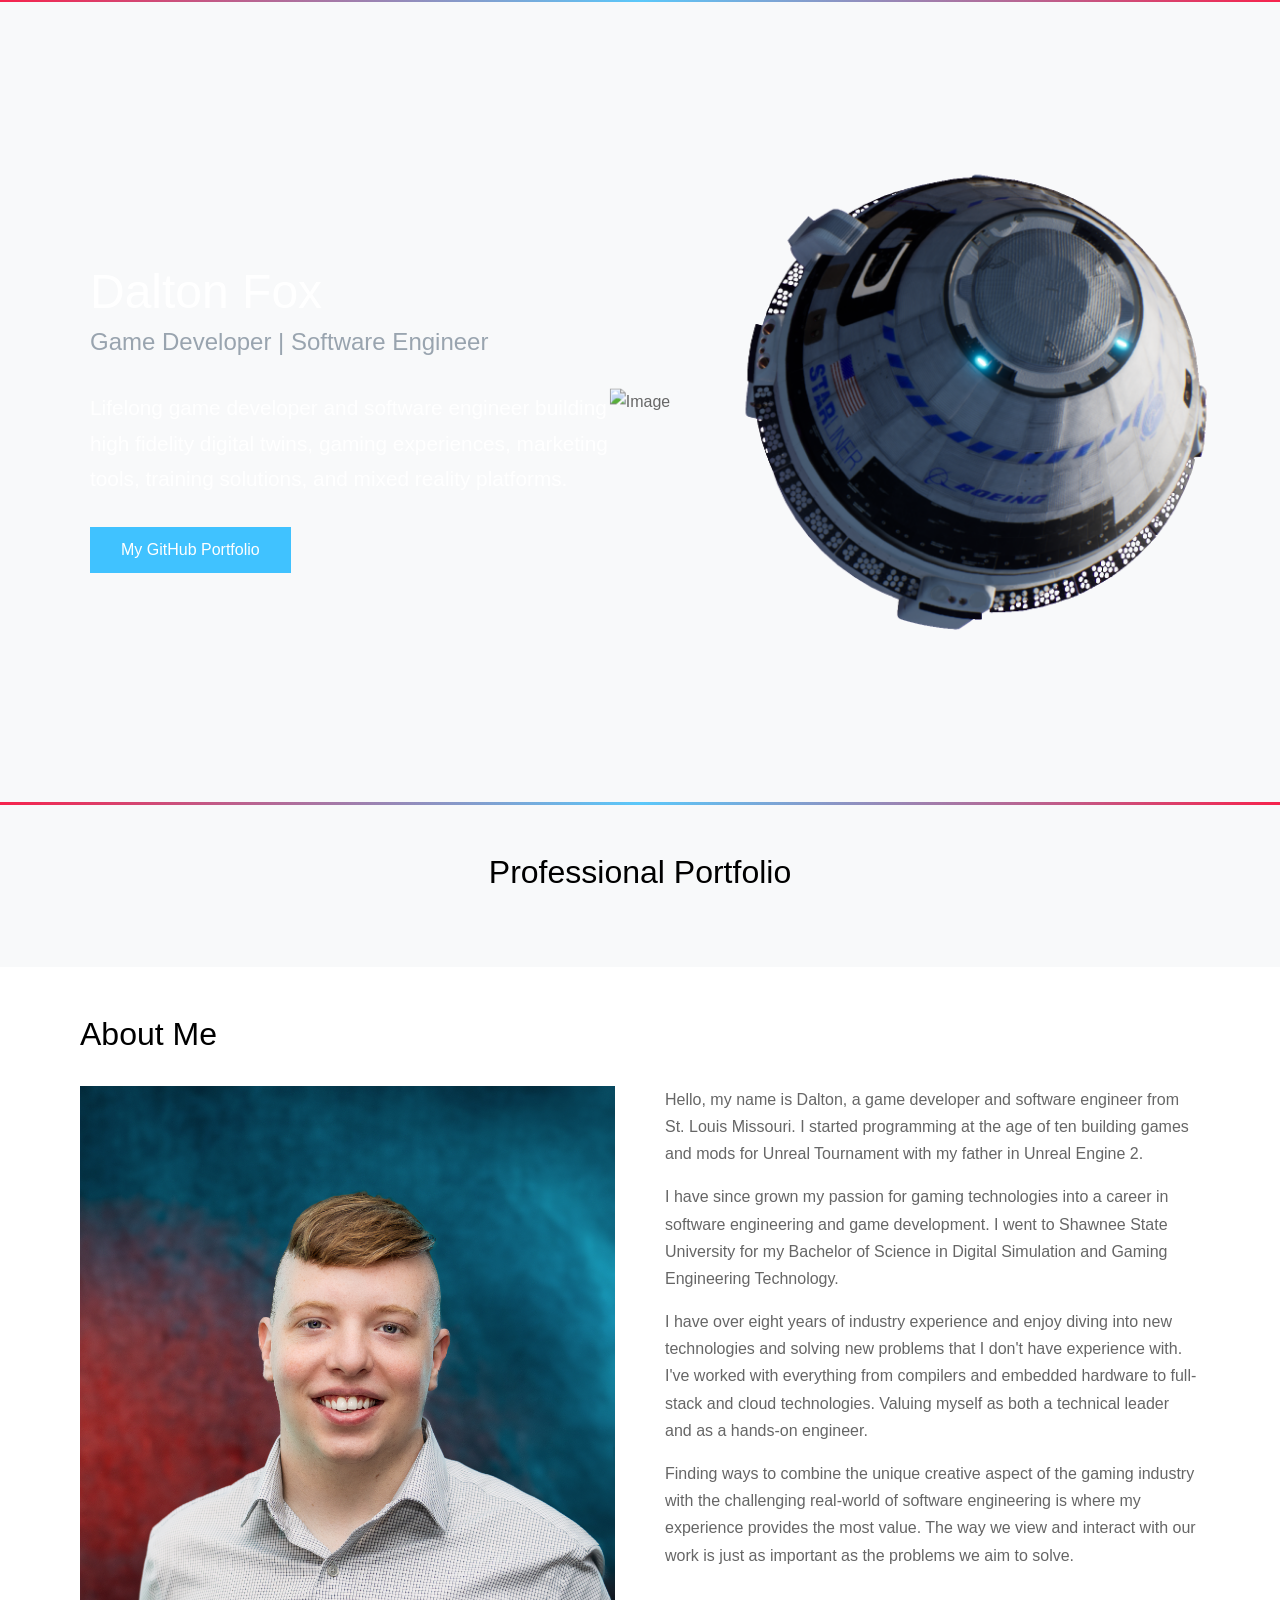
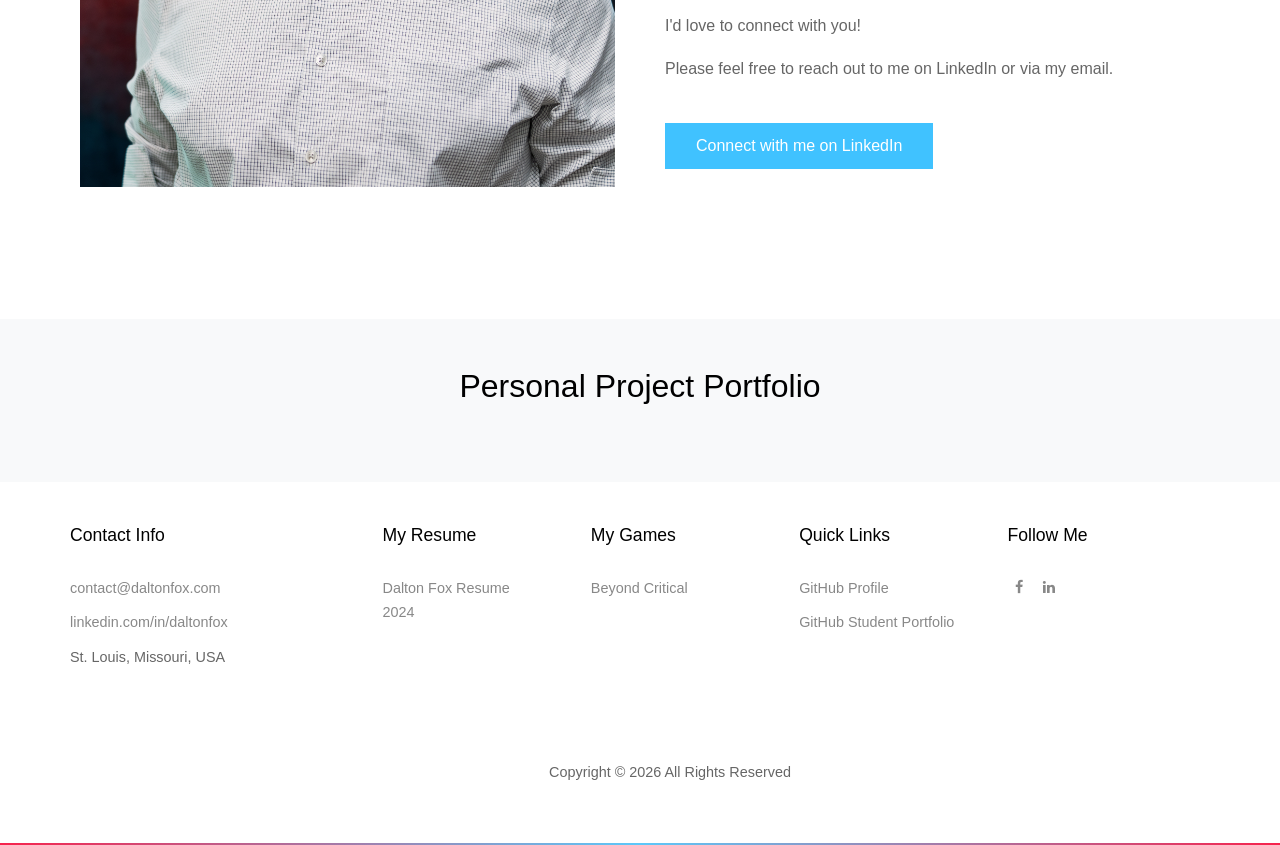
==== index.html @ 6dbd1760 "Grammar and styling updates" ====
<!doctype html>
<html lang="en">
  <head>
    <title>Dalton Fox - Portfolio</title>
    <meta charset="utf-8">
    <meta name="viewport" content="width=device-width, initial-scale=1, shrink-to-fit=no">
    
    <link rel="icon" href="images/transparent.png">

    <link rel="stylesheet" href="fonts/icomoon/style.css">
    <link rel="stylesheet" href="css/bootstrap.min.css">
    <link rel="stylesheet" href="css/owl.carousel.min.css">
    <link rel="stylesheet" href="css/owl.theme.default.min.css">
    <link rel="stylesheet" href="css/style.css">
    <link rel="stylesheet" href="css/themify-icons.css">

    <link href="https://fonts.googleapis.com/css?family=Ubuntu:300,400,700&display=swap" rel="stylesheet">
  </head>

  <style>
    body 
    {
        overflow-y: scroll;
        overflow-x: hidden;
        scrollbar-width: none;
        -ms-overflow-style: none;
    }

    body::-webkit-scrollbar 
    {
        width: 0;
        height: 0;
    }
  </style>  

  <div class="site-wrap">
    <div style="width: 100%; height: 2px; background-image: linear-gradient(to left, rgba(245, 0, 48, 0.863), #5bc8fa, rgba(245, 0, 48, 0.863));"></div>
    <div class="site-blocks-cover overlay bg-light">
        
      <div class="container">
        <div class="row justify-content-center">
          <div class="col-md-12 mt-lg-5 text-left align-self-center text-intro">
            <div class="row">
              <div class="col-lg-6">
                <h1 class="text-white">Dalton Fox</h1>
                <h4 class="text-secondary" style="padding-bottom: 25px">Game Developer | Software Engineer</h4>
                <p class="lead">Lifelong game developer and software engineer building high fidelity digital twins, gaming experiences, marketing tools, training solutions, and mixed reality platforms.</p>
                <p style="padding-top: 15px;"><a href="https://github.com/daltonfox" class="btn smoothscroll btn-primary">My GitHub Portfolio</a></p>
              </div>
            </div>
          </div>
        </div>
      </div>

      <div>
        <img src="images/Starliner_Banner_Back.png" alt="Image" class="img-face" style="max-width:1920px">
      </div>

      <div class="zoom">
        <img src="images/Starliner_Banner_Front.png" alt="Image" class="img-face" style="padding-left: 45px; max-width:1920px">
      </div>
    
    </div>
    <div style="width: 100%; height: 3px; background-image: linear-gradient(to left, rgba(245, 0, 48, 0.863), #5bc8fa, rgba(245, 0, 48, 0.863));"></div>
    

    <div class="site-section bg-light" id="services-section">
      <div class="container" style="max-width:1920px;">
        <div class="row ">
          <div class="col-12 mb-5 position-relative">
            <h2 class="section-title text-center mb-2" style="margin-bottom: -20px!important">Professional Portfolio</h2>
          </div>
        </div>

        <div class="owl-carousel slide-three-item">
          <div class="slide">
            <a  ><img class="img-fluid mb-4" style="padding-top: 20px!important" src="images/737_Storm.gif" alt="Image"></a>
          </div>
          <div class="slide">
            <a  ><img class="img-fluid mb-4" style="padding-top: 20px!important" src="images/T7A.gif" alt="Image"></a>
          </div>
          <div class="slide">
            <a  ><img class="img-fluid mb-4" style="padding-top: 20px!important" src="images/777X_Land.gif" alt="Image"></a>
          </div>
          <div class="slide">
            <a  ><img class="img-fluid mb-4" style="padding-top: 20px!important" src="images/CSV.gif" alt="Image"></a>
          </div>
          <div class="slide">
            <a  ><img class="img-fluid mb-4" style="padding-top: 20px!important" src="images/SLS.gif" alt="Image"></a>
          </div>
          <div class="slide">
            <a  ><img class="img-fluid mb-4" style="padding-top: 20px!important" src="images/Interior.gif" alt="Image"></a>
          </div>
          <div class="slide">
            <a  ><img class="img-fluid mb-4" style="padding-top: 20px!important" src="images/C-17_Takeoff.gif" alt="Image"></a>
          </div>
          <div class="slide">
            <a  ><img class="img-fluid mb-4" style="padding-top: 20px!important" src="images/MQ-25.gif" alt="Image"></a>
          </div>
          <div class="slide">
            <a  ><img class="img-fluid mb-4" style="padding-top: 20px!important" src="images/Echo.gif" alt="Image"></a>
          </div>
        </div>
        
      </div>
    </div>

    <div class="site-section" id="about-section">
      <div class="container">
        <div class="row ">
          <div class="col-12 mb-4 position-relative">
            <h2 class="section-title">About Me</h2>
          </div>
          <div class="col-lg-6 order-2 order-lg-1" style="padding-bottom: 40px!important;">
            <img class="img-fluid mb-4 mx" src="images/Profile.jpg" alt="Image">
          </div>
          <div class="col-lg-6 order-2 order-lg-1" style="padding-bottom: 40px!important;">
              <p>Hello, my name is Dalton, a game developer and software engineer from <br> St. Louis Missouri. I started programming at the age of ten building games and mods for Unreal Tournament with my father in Unreal Engine 2.</p>
              <p>I have since grown my passion for gaming technologies into a career in software engineering and game development. I went to Shawnee State University for my Bachelor of Science in Digital Simulation and Gaming Engineering Technology.</p>
              <p>I have over eight years of industry experience and enjoy diving into new technologies and solving new problems that I don't have experience  with. I've worked with everything from compilers and embedded hardware to full-stack and cloud technologies. Valuing myself as both a technical leader and as a hands-on engineer.</p>
              <p>Finding ways to combine the unique creative aspect of the gaming industry with the challenging real-world of software engineering is where my experience provides the most value. The way we view and interact with our work is just as important as the problems we aim to solve.</p>
              <p><br>I'd love to connect with you!</p> 
              <p>Please feel free to reach out to me on LinkedIn or via my email.</p>
              <p style="padding-top: 25px;"><a href="https://linkedin.com/in/daltonfox" class="btn smoothscroll btn-primary">Connect with me on LinkedIn</a></p>
          </div>
        </div>
      </div>
    </div>

    <div class="site-section bg-light" id="services-section">
      <div class="container" style="max-width:1920px;">
        <div class="row ">
          <div class="col-12 mb-5 position-relative">
            <h2 class="section-title text-center mb-2" style="margin-bottom: -20px!important">Personal Project Portfolio</h2>          </div>
        </div>

        <div class="owl-carousel slide-three-item">
          <div class="slide">
            <a  ><img class="img-fluid mb-4" style="padding-top: 20px!important" src="images/ProjectOsirisSky.gif" alt="Image"></a>
          </div>
          <div class="slide">
            <a  ><img class="img-fluid mb-4" style="padding-top: 20px!important" src="images/Image_CriticalDemo.gif" alt="Image"></a>
          </div>
          <div class="slide">
            <a  ><img class="img-fluid mb-4" style="padding-top: 20px!important" src="images/Sacred_Valley_Animated.gif" alt="Image"></a>
          </div>
          <div class="slide">
            <a  ><img class="img-fluid mb-4" style="padding-top: 20px!important" src="images/Image_bird.gif" alt="Image"></a>
          </div>
          <div class="slide">
            <a  ><img class="img-fluid mb-4" style="padding-top: 20px!important" src="images/Vagrant_Demo.gif" alt="Image"></a>
          </div>
        </div>
        
      </div>
    </div>
      
 <footer class="site-section footer">
        <a id="footer-sec"></a>
        
      <div class="container" style="padding-left: 60px; max-width: 1600px;">
        <div class="row">
            <div class="col-lg-3" style="">
              <h3 class="footer-title">Contact Info</h3>
              <ul class="list-unstyled">
                <li><a href="mailto:contact@daltonfox.com">contact@daltonfox.com</a></li>
                <li><a href="https://linkedin.com/in/daltonfox">linkedin.com/in/daltonfox</a></li>
                <li><span class="d-inline-block d-md-block"></span>St. Louis, Missouri, USA</li>
                <li><span class=""></span><br></li>
              </ul>
            </div>
            <div class="col-lg-2" style="">
              <h3 class="footer-title">My Resume</h3>
              <ul class="list-unstyled">
                <li><a href="./Dalton_Fox_Resume_2024.pdf">Dalton Fox Resume 2024</a></li>
              </ul>
            </div>
            <div class="col-lg-2" style="">
              <h3 class="footer-title">My Games</h3>
              <ul class="list-unstyled">
                <li><a href="https://store.steampowered.com/app/960630/Beyond_Critical/">Beyond Critical</a></li>
              </ul>
            </div>
            <div class="col-lg-2" style="">
              <h3 class="footer-title">Quick Links</h3>
              <ul class="list-unstyled">
                <li><a href="https://github.com/daltonfox">GitHub Profile</a></li>
                <li><a href="https://github.com/daltonfox/portfolio">GitHub Student Portfolio</a></li>
              </ul>
            </div>
            <div class="col-lg-2" style="">
              <h3 class="footer-title">Follow Me</h3>
              <ul class="list-unstyled">
                <a href="https://www.facebook.com/dalton.fox.97" class="social-circle p-2"><span class="icon-facebook"></span></a>
                <a href="https://linkedin.com/in/daltonfox" class="social-circle p-2"><span class="icon-linkedin"></span></a>
              </ul>
            </div>
        </div>
        <div class="row" style="padding-top:40px">
          <div class="col-12 text-center">
            <p>Copyright &copy;
              <script>document.write(new Date().getFullYear());</script> All Rights Reserved</p>
          </div>
        </div>

      </div>
    </footer>
    <div style="width: 100%; height: 2px; background-image: linear-gradient(to left, rgba(245, 0, 48, 0.863), #5bc8fa, rgba(245, 0, 48, 0.863));"></div>
  </div>

  <script src="js/jquery-3.4.1.min.js"></script>
  <script src="js/jquery-ui.js"></script>
  <script src="js/popper.min.js"></script>
  <script src="js/bootstrap.min.js"></script>
  <script src="js/owl.carousel.min.js"></script>
  <script src="js/jquery.easing.1.3.js"></script>
  <script src="js/aos.js"></script>
  <script src="js/jquery.fancybox.min.js"></script>
  <script src="js/jquery.sticky.js"></script>
  <script src="js/main.js"></script>
  
  </body>
</html>
---- fonts/icomoon/style.css ----
@font-face {
  font-family: 'icomoon';
  src:  url('fonts/icomoon.eot?10si43');
  src:  url('fonts/icomoon.eot?10si43#iefix') format('embedded-opentype'),
    url('fonts/icomoon.ttf?10si43') format('truetype'),
    url('fonts/icomoon.woff?10si43') format('woff'),
    url('fonts/icomoon.svg?10si43#icomoon') format('svg');
  font-weight: normal;
  font-style: normal;
}

[class^="icon-"], [class*=" icon-"] {
  /* use !important to prevent issues with browser extensions that change fonts */
  font-family: 'icomoon' !important;
  speak: none;
  font-style: normal;
  font-weight: normal;
  font-variant: normal;
  text-transform: none;
  line-height: 1;

  /* Better Font Rendering =========== */
  -webkit-font-smoothing: antialiased;
  -moz-osx-font-smoothing: grayscale;
}

.icon-asterisk:before {
  content: "\f069";
}
.icon-plus:before {
  content: "\f067";
}
.icon-question:before {
  content: "\f128";
}
.icon-minus:before {
  content: "\f068";
}
.icon-glass:before {
  content: "\f000";
}
.icon-music:before {
  content: "\f001";
}
.icon-search:before {
  content: "\f002";
}
.icon-envelope-o:before {
  content: "\f003";
}
.icon-heart:before {
  content: "\f004";
}
.icon-star:before {
  content: "\f005";
}
.icon-star-o:before {
  content: "\f006";
}
.icon-user:before {
  content: "\f007";
}
.icon-film:before {
  content: "\f008";
}
.icon-th-large:before {
  content: "\f009";
}
.icon-th:before {
  content: "\f00a";
}
.icon-th-list:before {
  content: "\f00b";
}
.icon-check:before {
  content: "\f00c";
}
.icon-close:before {
  content: "\f00d";
}
.icon-remove:before {
  content: "\f00d";
}
.icon-times:before {
  content: "\f00d";
}
.icon-search-plus:before {
  content: "\f00e";
}
.icon-search-minus:before {
  content: "\f010";
}
.icon-power-off:before {
  content: "\f011";
}
.icon-signal:before {
  content: "\f012";
}
.icon-cog:before {
  content: "\f013";
}
.icon-gear:before {
  content: "\f013";
}
.icon-trash-o:before {
  content: "\f014";
}
.icon-home:before {
  content: "\f015";
}
.icon-file-o:before {
  content: "\f016";
}
.icon-clock-o:before {
  content: "\f017";
}
.icon-road:before {
  content: "\f018";
}
.icon-download:before {
  content: "\f019";
}
.icon-arrow-circle-o-down:before {
  content: "\f01a";
}
.icon-arrow-circle-o-up:before {
  content: "\f01b";
}
.icon-inbox:before {
  content: "\f01c";
}
.icon-play-circle-o:before {
  content: "\f01d";
}
.icon-repeat:before {
  content: "\f01e";
}
.icon-rotate-right:before {
  content: "\f01e";
}
.icon-refresh:before {
  content: "\f021";
}
.icon-list-alt:before {
  content: "\f022";
}
.icon-lock:before {
  content: "\f023";
}
.icon-flag:before {
  content: "\f024";
}
.icon-headphones:before {
  content: "\f025";
}
.icon-volume-off:before {
  content: "\f026";
}
.icon-volume-down:before {
  content: "\f027";
}
.icon-volume-up:before {
  content: "\f028";
}
.icon-qrcode:before {
  content: "\f029";
}
.icon-barcode:before {
  content: "\f02a";
}
.icon-tag:before {
  content: "\f02b";
}
.icon-tags:before {
  content: "\f02c";
}
.icon-book:before {
  content: "\f02d";
}
.icon-bookmark:before {
  content: "\f02e";
}
.icon-print:before {
  content: "\f02f";
}
.icon-camera:before {
  content: "\f030";
}
.icon-font:before {
  content: "\f031";
}
.icon-bold:before {
  content: "\f032";
}
.icon-italic:before {
  content: "\f033";
}
.icon-text-height:before {
  content: "\f034";
}
.icon-text-width:before {
  content: "\f035";
}
.icon-align-left:before {
  content: "\f036";
}
.icon-align-center:before {
  content: "\f037";
}
.icon-align-right:before {
  content: "\f038";
}
.icon-align-justify:before {
  content: "\f039";
}
.icon-list:before {
  content: "\f03a";
}
.icon-dedent:before {
  content: "\f03b";
}
.icon-outdent:before {
  content: "\f03b";
}
.icon-indent:before {
  content: "\f03c";
}
.icon-video-camera:before {
  content: "\f03d";
}
.icon-image:before {
  content: "\f03e";
}
.icon-photo:before {
  content: "\f03e";
}
.icon-picture-o:before {
  content: "\f03e";
}
.icon-pencil:before {
  content: "\f040";
}
.icon-map-marker:before {
  content: "\f041";
}
.icon-adjust:before {
  content: "\f042";
}
.icon-tint:before {
  content: "\f043";
}
.icon-edit:before {
  content: "\f044";
}
.icon-pencil-square-o:before {
  content: "\f044";
}
.icon-share-square-o:before {
  content: "\f045";
}
.icon-check-square-o:before {
  content: "\f046";
}
.icon-arrows:before {
  content: "\f047";
}
.icon-step-backward:before {
  content: "\f048";
}
.icon-fast-backward:before {
  content: "\f049";
}
.icon-backward:before {
  content: "\f04a";
}
.icon-play:before {
  content: "\f04b";
}
.icon-pause:before {
  content: "\f04c";
}
.icon-stop:before {
  content: "\f04d";
}
.icon-forward:before {
  content: "\f04e";
}
.icon-fast-forward:before {
  content: "\f050";
}
.icon-step-forward:before {
  content: "\f051";
}
.icon-eject:before {
  content: "\f052";
}
.icon-chevron-left:before {
  content: "\f053";
}
.icon-chevron-right:before {
  content: "\f054";
}
.icon-plus-circle:before {
  content: "\f055";
}
.icon-minus-circle:before {
  content: "\f056";
}
.icon-times-circle:before {
  content: "\f057";
}
.icon-check-circle:before {
  content: "\f058";
}
.icon-question-circle:before {
  content: "\f059";
}
.icon-info-circle:before {
  content: "\f05a";
}
.icon-crosshairs:before {
  content: "\f05b";
}
.icon-times-circle-o:before {
  content: "\f05c";
}
.icon-check-circle-o:before {
  content: "\f05d";
}
.icon-ban:before {
  content: "\f05e";
}
.icon-arrow-left:before {
  content: "\f060";
}
.icon-arrow-right:before {
  content: "\f061";
}
.icon-arrow-up:before {
  content: "\f062";
}
.icon-arrow-down:before {
  content: "\f063";
}
.icon-mail-forward:before {
  content: "\f064";
}
.icon-share:before {
  content: "\f064";
}
.icon-expand:before {
  content: "\f065";
}
.icon-compress:before {
  content: "\f066";
}
.icon-exclamation-circle:before {
  content: "\f06a";
}
.icon-gift:before {
  content: "\f06b";
}
.icon-leaf:before {
  content: "\f06c";
}
.icon-fire:before {
  content: "\f06d";
}
.icon-eye:before {
  content: "\f06e";
}
.icon-eye-slash:before {
  content: "\f070";
}
.icon-exclamation-triangle:before {
  content: "\f071";
}
.icon-warning:before {
  content: "\f071";
}
.icon-plane:before {
  content: "\f072";
}
.icon-calendar:before {
  content: "\f073";
}
.icon-random:before {
  content: "\f074";
}
.icon-comment:before {
  content: "\f075";
}
.icon-magnet:before {
  content: "\f076";
}
.icon-chevron-up:before {
  content: "\f077";
}
.icon-chevron-down:before {
  content: "\f078";
}
.icon-retweet:before {
  content: "\f079";
}
.icon-shopping-cart:before {
  content: "\f07a";
}
.icon-folder:before {
  content: "\f07b";
}
.icon-folder-open:before {
  content: "\f07c";
}
.icon-arrows-v:before {
  content: "\f07d";
}
.icon-arrows-h:before {
  content: "\f07e";
}
.icon-bar-chart:before {
  content: "\f080";
}
.icon-bar-chart-o:before {
  content: "\f080";
}
.icon-twitter-square:before {
  content: "\f081";
}
.icon-facebook-square:before {
  content: "\f082";
}
.icon-camera-retro:before {
  content: "\f083";
}
.icon-key:before {
  content: "\f084";
}
.icon-cogs:before {
  content: "\f085";
}
.icon-gears:before {
  content: "\f085";
}
.icon-comments:before {
  content: "\f086";
}
.icon-thumbs-o-up:before {
  content: "\f087";
}
.icon-thumbs-o-down:before {
  content: "\f088";
}
.icon-star-half:before {
  content: "\f089";
}
.icon-heart-o:before {
  content: "\f08a";
}
.icon-sign-out:before {
  content: "\f08b";
}
.icon-linkedin-square:before {
  content: "\f08c";
}
.icon-thumb-tack:before {
  content: "\f08d";
}
.icon-external-link:before {
  content: "\f08e";
}
.icon-sign-in:before {
  content: "\f090";
}
.icon-trophy:before {
  content: "\f091";
}
.icon-github-square:before {
  content: "\f092";
}
.icon-upload:before {
  content: "\f093";
}
.icon-lemon-o:before {
  content: "\f094";
}
.icon-phone:before {
  content: "\f095";
}
.icon-square-o:before {
  content: "\f096";
}
.icon-bookmark-o:before {
  content: "\f097";
}
.icon-phone-square:before {
  content: "\f098";
}
.icon-twitter:before {
  content: "\f099";
}
.icon-facebook:before {
  content: "\f09a";
}
.icon-facebook-f:before {
  content: "\f09a";
}
.icon-github:before {
  content: "\f09b";
}
.icon-unlock:before {
  content: "\f09c";
}
.icon-credit-card:before {
  content: "\f09d";
}
.icon-feed:before {
  content: "\f09e";
}
.icon-rss:before {
  content: "\f09e";
}
.icon-hdd-o:before {
  content: "\f0a0";
}
.icon-bullhorn:before {
  content: "\f0a1";
}
.icon-bell-o:before {
  content: "\f0a2";
}
.icon-certificate:before {
  content: "\f0a3";
}
.icon-hand-o-right:before {
  content: "\f0a4";
}
.icon-hand-o-left:before {
  content: "\f0a5";
}
.icon-hand-o-up:before {
  content: "\f0a6";
}
.icon-hand-o-down:before {
  content: "\f0a7";
}
.icon-arrow-circle-left:before {
  content: "\f0a8";
}
.icon-arrow-circle-right:before {
  content: "\f0a9";
}
.icon-arrow-circle-up:before {
  content: "\f0aa";
}
.icon-arrow-circle-down:before {
  content: "\f0ab";
}
.icon-globe:before {
  content: "\f0ac";
}
.icon-wrench:before {
  content: "\f0ad";
}
.icon-tasks:before {
  content: "\f0ae";
}
.icon-filter:before {
  content: "\f0b0";
}
.icon-briefcase:before {
  content: "\f0b1";
}
.icon-arrows-alt:before {
  content: "\f0b2";
}
.icon-group:before {
  content: "\f0c0";
}
.icon-users:before {
  content: "\f0c0";
}
.icon-chain:before {
  content: "\f0c1";
}
.icon-link:before {
  content: "\f0c1";
}
.icon-cloud:before {
  content: "\f0c2";
}
.icon-flask:before {
  content: "\f0c3";
}
.icon-cut:before {
  content: "\f0c4";
}
.icon-scissors:before {
  content: "\f0c4";
}
.icon-copy:before {
  content: "\f0c5";
}
.icon-files-o:before {
  content: "\f0c5";
}
.icon-paperclip:before {
  content: "\f0c6";
}
.icon-floppy-o:before {
  content: "\f0c7";
}
.icon-save:before {
  content: "\f0c7";
}
.icon-square:before {
  content: "\f0c8";
}
.icon-bars:before {
  content: "\f0c9";
}
.icon-navicon:before {
  content: "\f0c9";
}
.icon-reorder:before {
  content: "\f0c9";
}
.icon-list-ul:before {
  content: "\f0ca";
}
.icon-list-ol:before {
  content: "\f0cb";
}
.icon-strikethrough:before {
  content: "\f0cc";
}
.icon-underline:before {
  content: "\f0cd";
}
.icon-table:before {
  content: "\f0ce";
}
.icon-magic:before {
  content: "\f0d0";
}
.icon-truck:before {
  content: "\f0d1";
}
.icon-pinterest:before {
  content: "\f0d2";
}
.icon-pinterest-square:before {
  content: "\f0d3";
}
.icon-google-plus-square:before {
  content: "\f0d4";
}
.icon-google-plus:before {
  content: "\f0d5";
}
.icon-money:before {
  content: "\f0d6";
}
.icon-caret-down:before {
  content: "\f0d7";
}
.icon-caret-up:before {
  content: "\f0d8";
}
.icon-caret-left:before {
  content: "\f0d9";
}
.icon-caret-right:before {
  content: "\f0da";
}
.icon-columns:before {
  content: "\f0db";
}
.icon-sort:before {
  content: "\f0dc";
}
.icon-unsorted:before {
  content: "\f0dc";
}
.icon-sort-desc:before {
  content: "\f0dd";
}
.icon-sort-down:before {
  content: "\f0dd";
}
.icon-sort-asc:before {
  content: "\f0de";
}
.icon-sort-up:before {
  content: "\f0de";
}
.icon-envelope:before {
  content: "\f0e0";
}
.icon-linkedin:before {
  content: "\f0e1";
}
.icon-rotate-left:before {
  content: "\f0e2";
}
.icon-undo:before {
  content: "\f0e2";
}
.icon-gavel:before {
  content: "\f0e3";
}
.icon-legal:before {
  content: "\f0e3";
}
.icon-dashboard:before {
  content: "\f0e4";
}
.icon-tachometer:before {
  content: "\f0e4";
}
.icon-comment-o:before {
  content: "\f0e5";
}
.icon-comments-o:before {
  content: "\f0e6";
}
.icon-bolt:before {
  content: "\f0e7";
}
.icon-flash:before {
  content: "\f0e7";
}
.icon-sitemap:before {
  content: "\f0e8";
}
.icon-umbrella:before {
  content: "\f0e9";
}
.icon-clipboard:before {
  content: "\f0ea";
}
.icon-paste:before {
  content: "\f0ea";
}
.icon-lightbulb-o:before {
  content: "\f0eb";
}
.icon-exchange:before {
  content: "\f0ec";
}
.icon-cloud-download:before {
  content: "\f0ed";
}
.icon-cloud-upload:before {
  content: "\f0ee";
}
.icon-user-md:before {
  content: "\f0f0";
}
.icon-stethoscope:before {
  content: "\f0f1";
}
.icon-suitcase:before {
  content: "\f0f2";
}
.icon-bell:before {
  content: "\f0f3";
}
.icon-coffee:before {
  content: "\f0f4";
}
.icon-cutlery:before {
  content: "\f0f5";
}
.icon-file-text-o:before {
  content: "\f0f6";
}
.icon-building-o:before {
  content: "\f0f7";
}
.icon-hospital-o:before {
  content: "\f0f8";
}
.icon-ambulance:before {
  content: "\f0f9";
}
.icon-medkit:before {
  content: "\f0fa";
}
.icon-fighter-jet:before {
  content: "\f0fb";
}
.icon-beer:before {
  content: "\f0fc";
}
.icon-h-square:before {
  content: "\f0fd";
}
.icon-plus-square:before {
  content: "\f0fe";
}
.icon-angle-double-left:before {
  content: "\f100";
}
.icon-angle-double-right:before {
  content: "\f101";
}
.icon-angle-double-up:before {
  content: "\f102";
}
.icon-angle-double-down:before {
  content: "\f103";
}
.icon-angle-left:before {
  content: "\f104";
}
.icon-angle-right:before {
  content: "\f105";
}
.icon-angle-up:before {
  content: "\f106";
}
.icon-angle-down:before {
  content: "\f107";
}
.icon-desktop:before {
  content: "\f108";
}
.icon-laptop:before {
  content: "\f109";
}
.icon-tablet:before {
  content: "\f10a";
}
.icon-mobile:before {
  content: "\f10b";
}
.icon-mobile-phone:before {
  content: "\f10b";
}
.icon-circle-o:before {
  content: "\f10c";
}
.icon-quote-left:before {
  content: "\f10d";
}
.icon-quote-right:before {
  content: "\f10e";
}
.icon-spinner:before {
  content: "\f110";
}
.icon-circle:before {
  content: "\f111";
}
.icon-mail-reply:before {
  content: "\f112";
}
.icon-reply:before {
  content: "\f112";
}
.icon-github-alt:before {
  content: "\f113";
}
.icon-folder-o:before {
  content: "\f114";
}
.icon-folder-open-o:before {
  content: "\f115";
}
.icon-smile-o:before {
  content: "\f118";
}
.icon-frown-o:before {
  content: "\f119";
}
.icon-meh-o:before {
  content: "\f11a";
}
.icon-gamepad:before {
  content: "\f11b";
}
.icon-keyboard-o:before {
  content: "\f11c";
}
.icon-flag-o:before {
  content: "\f11d";
}
.icon-flag-checkered:before {
  content: "\f11e";
}
.icon-terminal:before {
  content: "\f120";
}
.icon-code:before {
  content: "\f121";
}
.icon-mail-reply-all:before {
  content: "\f122";
}
.icon-reply-all:before {
  content: "\f122";
}
.icon-star-half-empty:before {
  content: "\f123";
}
.icon-star-half-full:before {
  content: "\f123";
}
.icon-star-half-o:before {
  content: "\f123";
}
.icon-location-arrow:before {
  content: "\f124";
}
.icon-crop:before {
  content: "\f125";
}
.icon-code-fork:before {
  content: "\f126";
}
.icon-chain-broken:before {
  content: "\f127";
}
.icon-unlink:before {
  content: "\f127";
}
.icon-info:before {
  content: "\f129";
}
.icon-exclamation:before {
  content: "\f12a";
}
.icon-superscript:before {
  content: "\f12b";
}
.icon-subscript:before {
  content: "\f12c";
}
.icon-eraser:before {
  content: "\f12d";
}
.icon-puzzle-piece:before {
  content: "\f12e";
}
.icon-microphone:before {
  content: "\f130";
}
.icon-microphone-slash:before {
  content: "\f131";
}
.icon-shield:before {
  content: "\f132";
}
.icon-calendar-o:before {
  content: "\f133";
}
.icon-fire-extinguisher:before {
  content: "\f134";
}
.icon-rocket:before {
  content: "\f135";
}
.icon-maxcdn:before {
  content: "\f136";
}
.icon-chevron-circle-left:before {
  content: "\f137";
}
.icon-chevron-circle-right:before {
  content: "\f138";
}
.icon-chevron-circle-up:before {
  content: "\f139";
}
.icon-chevron-circle-down:before {
  content: "\f13a";
}
.icon-html5:before {
  content: "\f13b";
}
.icon-css3:before {
  content: "\f13c";
}
.icon-anchor:before {
  content: "\f13d";
}
.icon-unlock-alt:before {
  content: "\f13e";
}
.icon-bullseye:before {
  content: "\f140";
}
.icon-ellipsis-h:before {
  content: "\f141";
}
.icon-ellipsis-v:before {
  content: "\f142";
}
.icon-rss-square:before {
  content: "\f143";
}
.icon-play-circle:before {
  content: "\f144";
}
.icon-ticket:before {
  content: "\f145";
}
.icon-minus-square:before {
  content: "\f146";
}
.icon-minus-square-o:before {
  content: "\f147";
}
.icon-level-up:before {
  content: "\f148";
}
.icon-level-down:before {
  content: "\f149";
}
.icon-check-square:before {
  content: "\f14a";
}
.icon-pencil-square:before {
  content: "\f14b";
}
.icon-external-link-square:before {
  content: "\f14c";
}
.icon-share-square:before {
  content: "\f14d";
}
.icon-compass:before {
  content: "\f14e";
}
.icon-caret-square-o-down:before {
  content: "\f150";
}
.icon-toggle-down:before {
  content: "\f150";
}
.icon-caret-square-o-up:before {
  content: "\f151";
}
.icon-toggle-up:before {
  content: "\f151";
}
.icon-caret-square-o-right:before {
  content: "\f152";
}
.icon-toggle-right:before {
  content: "\f152";
}
.icon-eur:before {
  content: "\f153";
}
.icon-euro:before {
  content: "\f153";
}
.icon-gbp:before {
  content: "\f154";
}
.icon-dollar:before {
  content: "\f155";
}
.icon-usd:before {
  content: "\f155";
}
.icon-inr:before {
  content: "\f156";
}
.icon-rupee:before {
  content: "\f156";
}
.icon-cny:before {
  content: "\f157";
}
.icon-jpy:before {
  content: "\f157";
}
.icon-rmb:before {
  content: "\f157";
}
.icon-yen:before {
  content: "\f157";
}
.icon-rouble:before {
  content: "\f158";
}
.icon-rub:before {
  content: "\f158";
}
.icon-ruble:before {
  content: "\f158";
}
.icon-krw:before {
  content: "\f159";
}
.icon-won:before {
  content: "\f159";
}
.icon-bitcoin:before {
  content: "\f15a";
}
.icon-btc:before {
  content: "\f15a";
}
.icon-file:before {
  content: "\f15b";
}
.icon-file-text:before {
  content: "\f15c";
}
.icon-sort-alpha-asc:before {
  content: "\f15d";
}
.icon-sort-alpha-desc:before {
  content: "\f15e";
}
.icon-sort-amount-asc:before {
  content: "\f160";
}
.icon-sort-amount-desc:before {
  content: "\f161";
}
.icon-sort-numeric-asc:before {
  content: "\f162";
}
.icon-sort-numeric-desc:before {
  content: "\f163";
}
.icon-thumbs-up:before {
  content: "\f164";
}
.icon-thumbs-down:before {
  content: "\f165";
}
.icon-youtube-square:before {
  content: "\f166";
}
.icon-youtube:before {
  content: "\f167";
}
.icon-xing:before {
  content: "\f168";
}
.icon-xing-square:before {
  content: "\f169";
}
.icon-youtube-play:before {
  content: "\f16a";
}
.icon-dropbox:before {
  content: "\f16b";
}
.icon-stack-overflow:before {
  content: "\f16c";
}
.icon-instagram:before {
  content: "\f16d";
}
.icon-flickr:before {
  content: "\f16e";
}
.icon-adn:before {
  content: "\f170";
}
.icon-bitbucket:before {
  content: "\f171";
}
.icon-bitbucket-square:before {
  content: "\f172";
}
.icon-tumblr:before {
  content: "\f173";
}
.icon-tumblr-square:before {
  content: "\f174";
}
.icon-long-arrow-down:before {
  content: "\f175";
}
.icon-long-arrow-up:before {
  content: "\f176";
}
.icon-long-arrow-left:before {
  content: "\f177";
}
.icon-long-arrow-right:before {
  content: "\f178";
}
.icon-apple:before {
  content: "\f179";
}
.icon-windows:before {
  content: "\f17a";
}
.icon-android:before {
  content: "\f17b";
}
.icon-linux:before {
  content: "\f17c";
}
.icon-dribbble:before {
  content: "\f17d";
}
.icon-skype:before {
  content: "\f17e";
}
.icon-foursquare:before {
  content: "\f180";
}
.icon-trello:before {
  content: "\f181";
}
.icon-female:before {
  content: "\f182";
}
.icon-male:before {
  content: "\f183";
}
.icon-gittip:before {
  content: "\f184";
}
.icon-gratipay:before {
  content: "\f184";
}
.icon-sun-o:before {
  content: "\f185";
}
.icon-moon-o:before {
  content: "\f186";
}
.icon-archive:before {
  content: "\f187";
}
.icon-bug:before {
  content: "\f188";
}
.icon-vk:before {
  content: "\f189";
}
.icon-weibo:before {
  content: "\f18a";
}
.icon-renren:before {
  content: "\f18b";
}
.icon-pagelines:before {
  content: "\f18c";
}
.icon-stack-exchange:before {
  content: "\f18d";
}
.icon-arrow-circle-o-right:before {
  content: "\f18e";
}
.icon-arrow-circle-o-left:before {
  content: "\f190";
}
.icon-caret-square-o-left:before {
  content: "\f191";
}
.icon-toggle-left:before {
  content: "\f191";
}
.icon-dot-circle-o:before {
  content: "\f192";
}
.icon-wheelchair:before {
  content: "\f193";
}
.icon-vimeo-square:before {
  content: "\f194";
}
.icon-try:before {
  content: "\f195";
}
.icon-turkish-lira:before {
  content: "\f195";
}
.icon-plus-square-o:before {
  content: "\f196";
}
.icon-space-shuttle:before {
  content: "\f197";
}
.icon-slack:before {
  content: "\f198";
}
.icon-envelope-square:before {
  content: "\f199";
}
.icon-wordpress:before {
  content: "\f19a";
}
.icon-openid:before {
  content: "\f19b";
}
.icon-bank:before {
  content: "\f19c";
}
.icon-institution:before {
  content: "\f19c";
}
.icon-university:before {
  content: "\f19c";
}
.icon-graduation-cap:before {
  content: "\f19d";
}
.icon-mortar-board:before {
  content: "\f19d";
}
.icon-yahoo:before {
  content: "\f19e";
}
.icon-google:before {
  content: "\f1a0";
}
.icon-reddit:before {
  content: "\f1a1";
}
.icon-reddit-square:before {
  content: "\f1a2";
}
.icon-stumbleupon-circle:before {
  content: "\f1a3";
}
.icon-stumbleupon:before {
  content: "\f1a4";
}
.icon-delicious:before {
  content: "\f1a5";
}
.icon-digg:before {
  content: "\f1a6";
}
.icon-pied-piper-pp:before {
  content: "\f1a7";
}
.icon-pied-piper-alt:before {
  content: "\f1a8";
}
.icon-drupal:before {
  content: "\f1a9";
}
.icon-joomla:before {
  content: "\f1aa";
}
.icon-language:before {
  content: "\f1ab";
}
.icon-fax:before {
  content: "\f1ac";
}
.icon-building:before {
  content: "\f1ad";
}
.icon-child:before {
  content: "\f1ae";
}
.icon-paw:before {
  content: "\f1b0";
}
.icon-spoon:before {
  content: "\f1b1";
}
.icon-cube:before {
  content: "\f1b2";
}
.icon-cubes:before {
  content: "\f1b3";
}
.icon-behance:before {
  content: "\f1b4";
}
.icon-behance-square:before {
  content: "\f1b5";
}
.icon-steam:before {
  content: "\f1b6";
}
.icon-steam-square:before {
  content: "\f1b7";
}
.icon-recycle:before {
  content: "\f1b8";
}
.icon-automobile:before {
  content: "\f1b9";
}
.icon-car:before {
  content: "\f1b9";
}
.icon-cab:before {
  content: "\f1ba";
}
.icon-taxi:before {
  content: "\f1ba";
}
.icon-tree:before {
  content: "\f1bb";
}
.icon-spotify:before {
  content: "\f1bc";
}
.icon-deviantart:before {
  content: "\f1bd";
}
.icon-soundcloud:before {
  content: "\f1be";
}
.icon-database:before {
  content: "\f1c0";
}
.icon-file-pdf-o:before {
  content: "\f1c1";
}
.icon-file-word-o:before {
  content: "\f1c2";
}
.icon-file-excel-o:before {
  content: "\f1c3";
}
.icon-file-powerpoint-o:before {
  content: "\f1c4";
}
.icon-file-image-o:before {
  content: "\f1c5";
}
.icon-file-photo-o:before {
  content: "\f1c5";
}
.icon-file-picture-o:before {
  content: "\f1c5";
}
.icon-file-archive-o:before {
  content: "\f1c6";
}
.icon-file-zip-o:before {
  content: "\f1c6";
}
.icon-file-audio-o:before {
  content: "\f1c7";
}
.icon-file-sound-o:before {
  content: "\f1c7";
}
.icon-file-movie-o:before {
  content: "\f1c8";
}
.icon-file-video-o:before {
  content: "\f1c8";
}
.icon-file-code-o:before {
  content: "\f1c9";
}
.icon-vine:before {
  content: "\f1ca";
}
.icon-codepen:before {
  content: "\f1cb";
}
.icon-jsfiddle:before {
  content: "\f1cc";
}
.icon-life-bouy:before {
  content: "\f1cd";
}
.icon-life-buoy:before {
  content: "\f1cd";
}
.icon-life-ring:before {
  content: "\f1cd";
}
.icon-life-saver:before {
  content: "\f1cd";
}
.icon-support:before {
  content: "\f1cd";
}
.icon-circle-o-notch:before {
  content: "\f1ce";
}
.icon-ra:before {
  content: "\f1d0";
}
.icon-rebel:before {
  content: "\f1d0";
}
.icon-resistance:before {
  content: "\f1d0";
}
.icon-empire:before {
  content: "\f1d1";
}
.icon-ge:before {
  content: "\f1d1";
}
.icon-git-square:before {
  content: "\f1d2";
}
.icon-git:before {
  content: "\f1d3";
}
.icon-hacker-news:before {
  content: "\f1d4";
}
.icon-y-combinator-square:before {
  content: "\f1d4";
}
.icon-yc-square:before {
  content: "\f1d4";
}
.icon-tencent-weibo:before {
  content: "\f1d5";
}
.icon-qq:before {
  content: "\f1d6";
}
.icon-wechat:before {
  content: "\f1d7";
}
.icon-weixin:before {
  content: "\f1d7";
}
.icon-paper-plane:before {
  content: "\f1d8";
}
.icon-send:before {
  content: "\f1d8";
}
.icon-paper-plane-o:before {
  content: "\f1d9";
}
.icon-send-o:before {
  content: "\f1d9";
}
.icon-history:before {
  content: "\f1da";
}
.icon-circle-thin:before {
  content: "\f1db";
}
.icon-header:before {
  content: "\f1dc";
}
.icon-paragraph:before {
  content: "\f1dd";
}
.icon-sliders:before {
  content: "\f1de";
}
.icon-share-alt:before {
  content: "\f1e0";
}
.icon-share-alt-square:before {
  content: "\f1e1";
}
.icon-bomb:before {
  content: "\f1e2";
}
.icon-futbol-o:before {
  content: "\f1e3";
}
.icon-soccer-ball-o:before {
  content: "\f1e3";
}
.icon-tty:before {
  content: "\f1e4";
}
.icon-binoculars:before {
  content: "\f1e5";
}
.icon-plug:before {
  content: "\f1e6";
}
.icon-slideshare:before {
  content: "\f1e7";
}
.icon-twitch:before {
  content: "\f1e8";
}
.icon-yelp:before {
  content: "\f1e9";
}
.icon-newspaper-o:before {
  content: "\f1ea";
}
.icon-wifi:before {
  content: "\f1eb";
}
.icon-calculator:before {
  content: "\f1ec";
}
.icon-paypal:before {
  content: "\f1ed";
}
.icon-google-wallet:before {
  content: "\f1ee";
}
.icon-cc-visa:before {
  content: "\f1f0";
}
.icon-cc-mastercard:before {
  content: "\f1f1";
}
.icon-cc-discover:before {
  content: "\f1f2";
}
.icon-cc-amex:before {
  content: "\f1f3";
}
.icon-cc-paypal:before {
  content: "\f1f4";
}
.icon-cc-stripe:before {
  content: "\f1f5";
}
.icon-bell-slash:before {
  content: "\f1f6";
}
.icon-bell-slash-o:before {
  content: "\f1f7";
}
.icon-trash:before {
  content: "\f1f8";
}
.icon-copyright:before {
  content: "\f1f9";
}
.icon-at:before {
  content: "\f1fa";
}
.icon-eyedropper:before {
  content: "\f1fb";
}
.icon-paint-brush:before {
  content: "\f1fc";
}
.icon-birthday-cake:before {
  content: "\f1fd";
}
.icon-area-chart:before {
  content: "\f1fe";
}
.icon-pie-chart:before {
  content: "\f200";
}
.icon-line-chart:before {
  content: "\f201";
}
.icon-lastfm:before {
  content: "\f202";
}
.icon-lastfm-square:before {
  content: "\f203";
}
.icon-toggle-off:before {
  content: "\f204";
}
.icon-toggle-on:before {
  content: "\f205";
}
.icon-bicycle:before {
  content: "\f206";
}
.icon-bus:before {
  content: "\f207";
}
.icon-ioxhost:before {
  content: "\f208";
}
.icon-angellist:before {
  content: "\f209";
}
.icon-cc:before {
  content: "\f20a";
}
.icon-ils:before {
  content: "\f20b";
}
.icon-shekel:before {
  content: "\f20b";
}
.icon-sheqel:before {
  content: "\f20b";
}
.icon-meanpath:before {
  content: "\f20c";
}
.icon-buysellads:before {
  content: "\f20d";
}
.icon-connectdevelop:before {
  content: "\f20e";
}
.icon-dashcube:before {
  content: "\f210";
}
.icon-forumbee:before {
  content: "\f211";
}
.icon-leanpub:before {
  content: "\f212";
}
.icon-sellsy:before {
  content: "\f213";
}
.icon-shirtsinbulk:before {
  content: "\f214";
}
.icon-simplybuilt:before {
  content: "\f215";
}
.icon-skyatlas:before {
  content: "\f216";
}
.icon-cart-plus:before {
  content: "\f217";
}
.icon-cart-arrow-down:before {
  content: "\f218";
}
.icon-diamond:before {
  content: "\f219";
}
.icon-ship:before {
  content: "\f21a";
}
.icon-user-secret:before {
  content: "\f21b";
}
.icon-motorcycle:before {
  content: "\f21c";
}
.icon-street-view:before {
  content: "\f21d";
}
.icon-heartbeat:before {
  content: "\f21e";
}
.icon-venus:before {
  content: "\f221";
}
.icon-mars:before {
  content: "\f222";
}
.icon-mercury:before {
  content: "\f223";
}
.icon-intersex:before {
  content: "\f224";
}
.icon-transgender:before {
  content: "\f224";
}
.icon-transgender-alt:before {
  content: "\f225";
}
.icon-venus-double:before {
  content: "\f226";
}
.icon-mars-double:before {
  content: "\f227";
}
.icon-venus-mars:before {
  content: "\f228";
}
.icon-mars-stroke:before {
  content: "\f229";
}
.icon-mars-stroke-v:before {
  content: "\f22a";
}
.icon-mars-stroke-h:before {
  content: "\f22b";
}
.icon-neuter:before {
  content: "\f22c";
}
.icon-genderless:before {
  content: "\f22d";
}
.icon-facebook-official:before {
  content: "\f230";
}
.icon-pinterest-p:before {
  content: "\f231";
}
.icon-whatsapp:before {
  content: "\f232";
}
.icon-server:before {
  content: "\f233";
}
.icon-user-plus:before {
  content: "\f234";
}
.icon-user-times:before {
  content: "\f235";
}
.icon-bed:before {
  content: "\f236";
}
.icon-hotel:before {
  content: "\f236";
}
.icon-viacoin:before {
  content: "\f237";
}
.icon-train:before {
  content: "\f238";
}
.icon-subway:before {
  content: "\f239";
}
.icon-medium:before {
  content: "\f23a";
}
.icon-y-combinator:before {
  content: "\f23b";
}
.icon-yc:before {
  content: "\f23b";
}
.icon-optin-monster:before {
  content: "\f23c";
}
.icon-opencart:before {
  content: "\f23d";
}
.icon-expeditedssl:before {
  content: "\f23e";
}
.icon-battery:before {
  content: "\f240";
}
.icon-battery-4:before {
  content: "\f240";
}
.icon-battery-full:before {
  content: "\f240";
}
.icon-battery-3:before {
  content: "\f241";
}
.icon-battery-three-quarters:before {
  content: "\f241";
}
.icon-battery-2:before {
  content: "\f242";
}
.icon-battery-half:before {
  content: "\f242";
}
.icon-battery-1:before {
  content: "\f243";
}
.icon-battery-quarter:before {
  content: "\f243";
}
.icon-battery-0:before {
  content: "\f244";
}
.icon-battery-empty:before {
  content: "\f244";
}
.icon-mouse-pointer:before {
  content: "\f245";
}
.icon-i-cursor:before {
  content: "\f246";
}
.icon-object-group:before {
  content: "\f247";
}
.icon-object-ungroup:before {
  content: "\f248";
}
.icon-sticky-note:before {
  content: "\f249";
}
.icon-sticky-note-o:before {
  content: "\f24a";
}
.icon-cc-jcb:before {
  content: "\f24b";
}
.icon-cc-diners-club:before {
  content: "\f24c";
}
.icon-clone:before {
  content: "\f24d";
}
.icon-balance-scale:before {
  content: "\f24e";
}
.icon-hourglass-o:before {
  content: "\f250";
}
.icon-hourglass-1:before {
  content: "\f251";
}
.icon-hourglass-start:before {
  content: "\f251";
}
.icon-hourglass-2:before {
  content: "\f252";
}
.icon-hourglass-half:before {
  content: "\f252";
}
.icon-hourglass-3:before {
  content: "\f253";
}
.icon-hourglass-end:before {
  content: "\f253";
}
.icon-hourglass:before {
  content: "\f254";
}
.icon-hand-grab-o:before {
  content: "\f255";
}
.icon-hand-rock-o:before {
  content: "\f255";
}
.icon-hand-paper-o:before {
  content: "\f256";
}
.icon-hand-stop-o:before {
  content: "\f256";
}
.icon-hand-scissors-o:before {
  content: "\f257";
}
.icon-hand-lizard-o:before {
  content: "\f258";
}
.icon-hand-spock-o:before {
  content: "\f259";
}
.icon-hand-pointer-o:before {
  content: "\f25a";
}
.icon-hand-peace-o:before {
  content: "\f25b";
}
.icon-trademark:before {
  content: "\f25c";
}
.icon-registered:before {
  content: "\f25d";
}
.icon-creative-commons:before {
  content: "\f25e";
}
.icon-gg:before {
  content: "\f260";
}
.icon-gg-circle:before {
  content: "\f261";
}
.icon-tripadvisor:before {
  content: "\f262";
}
.icon-odnoklassniki:before {
  content: "\f263";
}
.icon-odnoklassniki-square:before {
  content: "\f264";
}
.icon-get-pocket:before {
  content: "\f265";
}
.icon-wikipedia-w:before {
  content: "\f266";
}
.icon-safari:before {
  content: "\f267";
}
.icon-chrome:before {
  content: "\f268";
}
.icon-firefox:before {
  content: "\f269";
}
.icon-opera:before {
  content: "\f26a";
}
.icon-internet-explorer:before {
  content: "\f26b";
}
.icon-television:before {
  content: "\f26c";
}
.icon-tv:before {
  content: "\f26c";
}
.icon-contao:before {
  content: "\f26d";
}
.icon-500px:before {
  content: "\f26e";
}
.icon-amazon:before {
  content: "\f270";
}
.icon-calendar-plus-o:before {
  content: "\f271";
}
.icon-calendar-minus-o:before {
  content: "\f272";
}
.icon-calendar-times-o:before {
  content: "\f273";
}
.icon-calendar-check-o:before {
  content: "\f274";
}
.icon-industry:before {
  content: "\f275";
}
.icon-map-pin:before {
  content: "\f276";
}
.icon-map-signs:before {
  content: "\f277";
}
.icon-map-o:before {
  content: "\f278";
}
.icon-map:before {
  content: "\f279";
}
.icon-commenting:before {
  content: "\f27a";
}
.icon-commenting-o:before {
  content: "\f27b";
}
.icon-houzz:before {
  content: "\f27c";
}
.icon-vimeo:before {
  content: "\f27d";
}
.icon-black-tie:before {
  content: "\f27e";
}
.icon-fonticons:before {
  content: "\f280";
}
.icon-reddit-alien:before {
  content: "\f281";
}
.icon-edge:before {
  content: "\f282";
}
.icon-credit-card-alt:before {
  content: "\f283";
}
.icon-codiepie:before {
  content: "\f284";
}
.icon-modx:before {
  content: "\f285";
}
.icon-fort-awesome:before {
  content: "\f286";
}
.icon-usb:before {
  content: "\f287";
}
.icon-product-hunt:before {
  content: "\f288";
}
.icon-mixcloud:before {
  content: "\f289";
}
.icon-scribd:before {
  content: "\f28a";
}
.icon-pause-circle:before {
  content: "\f28b";
}
.icon-pause-circle-o:before {
  content: "\f28c";
}
.icon-stop-circle:before {
  content: "\f28d";
}
.icon-stop-circle-o:before {
  content: "\f28e";
}
.icon-shopping-bag:before {
  content: "\f290";
}
.icon-shopping-basket:before {
  content: "\f291";
}
.icon-hashtag:before {
  content: "\f292";
}
.icon-bluetooth:before {
  content: "\f293";
}
.icon-bluetooth-b:before {
  content: "\f294";
}
.icon-percent:before {
  content: "\f295";
}
.icon-gitlab:before {
  content: "\f296";
}
.icon-wpbeginner:before {
  content: "\f297";
}
.icon-wpforms:before {
  content: "\f298";
}
.icon-envira:before {
  content: "\f299";
}
.icon-universal-access:before {
  content: "\f29a";
}
.icon-wheelchair-alt:before {
  content: "\f29b";
}
.icon-question-circle-o:before {
  content: "\f29c";
}
.icon-blind:before {
  content: "\f29d";
}
.icon-audio-description:before {
  content: "\f29e";
}
.icon-volume-control-phone:before {
  content: "\f2a0";
}
.icon-braille:before {
  content: "\f2a1";
}
.icon-assistive-listening-systems:before {
  content: "\f2a2";
}
.icon-american-sign-language-interpreting:before {
  content: "\f2a3";
}
.icon-asl-interpreting:before {
  content: "\f2a3";
}
.icon-deaf:before {
  content: "\f2a4";
}
.icon-deafness:before {
  content: "\f2a4";
}
.icon-hard-of-hearing:before {
  content: "\f2a4";
}
.icon-glide:before {
  content: "\f2a5";
}
.icon-glide-g:before {
  content: "\f2a6";
}
.icon-sign-language:before {
  content: "\f2a7";
}
.icon-signing:before {
  content: "\f2a7";
}
.icon-low-vision:before {
  content: "\f2a8";
}
.icon-viadeo:before {
  content: "\f2a9";
}
.icon-viadeo-square:before {
  content: "\f2aa";
}
.icon-snapchat:before {
  content: "\f2ab";
}
.icon-snapchat-ghost:before {
  content: "\f2ac";
}
.icon-snapchat-square:before {
  content: "\f2ad";
}
.icon-pied-piper:before {
  content: "\f2ae";
}
.icon-first-order:before {
  content: "\f2b0";
}
.icon-yoast:before {
  content: "\f2b1";
}
.icon-themeisle:before {
  content: "\f2b2";
}
.icon-google-plus-circle:before {
  content: "\f2b3";
}
.icon-google-plus-official:before {
  content: "\f2b3";
}
.icon-fa:before {
  content: "\f2b4";
}
.icon-font-awesome:before {
  content: "\f2b4";
}
.icon-handshake-o:before {
  content: "\f2b5";
}
.icon-envelope-open:before {
  content: "\f2b6";
}
.icon-envelope-open-o:before {
  content: "\f2b7";
}
.icon-linode:before {
  content: "\f2b8";
}
.icon-address-book:before {
  content: "\f2b9";
}
.icon-address-book-o:before {
  content: "\f2ba";
}
.icon-address-card:before {
  content: "\f2bb";
}
.icon-vcard:before {
  content: "\f2bb";
}
.icon-address-card-o:before {
  content: "\f2bc";
}
.icon-vcard-o:before {
  content: "\f2bc";
}
.icon-user-circle:before {
  content: "\f2bd";
}
.icon-user-circle-o:before {
  content: "\f2be";
}
.icon-user-o:before {
  content: "\f2c0";
}
.icon-id-badge:before {
  content: "\f2c1";
}
.icon-drivers-license:before {
  content: "\f2c2";
}
.icon-id-card:before {
  content: "\f2c2";
}
.icon-drivers-license-o:before {
  content: "\f2c3";
}
.icon-id-card-o:before {
  content: "\f2c3";
}
.icon-quora:before {
  content: "\f2c4";
}
.icon-free-code-camp:before {
  content: "\f2c5";
}
.icon-telegram:before {
  content: "\f2c6";
}
.icon-thermometer:before {
  content: "\f2c7";
}
.icon-thermometer-4:before {
  content: "\f2c7";
}
.icon-thermometer-full:before {
  content: "\f2c7";
}
.icon-thermometer-3:before {
  content: "\f2c8";
}
.icon-thermometer-three-quarters:before {
  content: "\f2c8";
}
.icon-thermometer-2:before {
  content: "\f2c9";
}
.icon-thermometer-half:before {
  content: "\f2c9";
}
.icon-thermometer-1:before {
  content: "\f2ca";
}
.icon-thermometer-quarter:before {
  content: "\f2ca";
}
.icon-thermometer-0:before {
  content: "\f2cb";
}
.icon-thermometer-empty:before {
  content: "\f2cb";
}
.icon-shower:before {
  content: "\f2cc";
}
.icon-bath:before {
  content: "\f2cd";
}
.icon-bathtub:before {
  content: "\f2cd";
}
.icon-s15:before {
  content: "\f2cd";
}
.icon-podcast:before {
  content: "\f2ce";
}
.icon-window-maximize:before {
  content: "\f2d0";
}
.icon-window-minimize:before {
  content: "\f2d1";
}
.icon-window-restore:before {
  content: "\f2d2";
}
.icon-times-rectangle:before {
  content: "\f2d3";
}
.icon-window-close:before {
  content: "\f2d3";
}
.icon-times-rectangle-o:before {
  content: "\f2d4";
}
.icon-window-close-o:before {
  content: "\f2d4";
}
.icon-bandcamp:before {
  content: "\f2d5";
}
.icon-grav:before {
  content: "\f2d6";
}
.icon-etsy:before {
  content: "\f2d7";
}
.icon-imdb:before {
  content: "\f2d8";
}
.icon-ravelry:before {
  content: "\f2d9";
}
.icon-eercast:before {
  content: "\f2da";
}
.icon-microchip:before {
  content: "\f2db";
}
.icon-snowflake-o:before {
  content: "\f2dc";
}
.icon-superpowers:before {
  content: "\f2dd";
}
.icon-wpexplorer:before {
  content: "\f2de";
}
.icon-meetup:before {
  content: "\f2e0";
}
.icon-3d_rotation:before {
  content: "\e84d";
}
.icon-ac_unit:before {
  content: "\eb3b";
}
.icon-alarm:before {
  content: "\e855";
}
.icon-access_alarms:before {
  content: "\e191";
}
.icon-schedule:before {
  content: "\e8b5";
}
.icon-accessibility:before {
  content: "\e84e";
}
.icon-accessible:before {
  content: "\e914";
}
.icon-account_balance:before {
  content: "\e84f";
}
.icon-account_balance_wallet:before {
  content: "\e850";
}
.icon-account_box:before {
  content: "\e851";
}
.icon-account_circle:before {
  content: "\e853";
}
.icon-adb:before {
  content: "\e60e";
}
.icon-add:before {
  content: "\e145";
}
.icon-add_a_photo:before {
  content: "\e439";
}
.icon-alarm_add:before {
  content: "\e856";
}
.icon-add_alert:before {
  content: "\e003";
}
.icon-add_box:before {
  content: "\e146";
}
.icon-add_circle:before {
  content: "\e147";
}
.icon-control_point:before {
  content: "\e3ba";
}
.icon-add_location:before {
  content: "\e567";
}
.icon-add_shopping_cart:before {
  content: "\e854";
}
.icon-queue:before {
  content: "\e03c";
}
.icon-add_to_queue:before {
  content: "\e05c";
}
.icon-adjust2:before {
  content: "\e39e";
}
.icon-airline_seat_flat:before {
  content: "\e630";
}
.icon-airline_seat_flat_angled:before {
  content: "\e631";
}
.icon-airline_seat_individual_suite:before {
  content: "\e632";
}
.icon-airline_seat_legroom_extra:before {
  content: "\e633";
}
.icon-airline_seat_legroom_normal:before {
  content: "\e634";
}
.icon-airline_seat_legroom_reduced:before {
  content: "\e635";
}
.icon-airline_seat_recline_extra:before {
  content: "\e636";
}
.icon-airline_seat_recline_normal:before {
  content: "\e637";
}
.icon-flight:before {
  content: "\e539";
}
.icon-airplanemode_inactive:before {
  content: "\e194";
}
.icon-airplay:before {
  content: "\e055";
}
.icon-airport_shuttle:before {
  content: "\eb3c";
}
.icon-alarm_off:before {
  content: "\e857";
}
.icon-alarm_on:before {
  content: "\e858";
}
.icon-album:before {
  content: "\e019";
}
.icon-all_inclusive:before {
  content: "\eb3d";
}
.icon-all_out:before {
  content: "\e90b";
}
.icon-android2:before {
  content: "\e859";
}
.icon-announcement:before {
  content: "\e85a";
}
.icon-apps:before {
  content: "\e5c3";
}
.icon-archive2:before {
  content: "\e149";
}
.icon-arrow_back:before {
  content: "\e5c4";
}
.icon-arrow_downward:before {
  content: "\e5db";
}
.icon-arrow_drop_down:before {
  content: "\e5c5";
}
.icon-arrow_drop_down_circle:before {
  content: "\e5c6";
}
.icon-arrow_drop_up:before {
  content: "\e5c7";
}
.icon-arrow_forward:before {
  content: "\e5c8";
}
.icon-arrow_upward:before {
  content: "\e5d8";
}
.icon-art_track:before {
  content: "\e060";
}
.icon-aspect_ratio:before {
  content: "\e85b";
}
.icon-poll:before {
  content: "\e801";
}
.icon-assignment:before {
  content: "\e85d";
}
.icon-assignment_ind:before {
  content: "\e85e";
}
.icon-assignment_late:before {
  content: "\e85f";
}
.icon-assignment_return:before {
  content: "\e860";
}
.icon-assignment_returned:before {
  content: "\e861";
}
.icon-assignment_turned_in:before {
  content: "\e862";
}
.icon-assistant:before {
  content: "\e39f";
}
.icon-flag2:before {
  content: "\e153";
}
.icon-attach_file:before {
  content: "\e226";
}
.icon-attach_money:before {
  content: "\e227";
}
.icon-attachment:before {
  content: "\e2bc";
}
.icon-audiotrack:before {
  content: "\e3a1";
}
.icon-autorenew:before {
  content: "\e863";
}
.icon-av_timer:before {
  content: "\e01b";
}
.icon-backspace:before {
  content: "\e14a";
}
.icon-cloud_upload:before {
  content: "\e2c3";
}
.icon-battery_alert:before {
  content: "\e19c";
}
.icon-battery_charging_full:before {
  content: "\e1a3";
}
.icon-battery_std:before {
  content: "\e1a5";
}
.icon-battery_unknown:before {
  content: "\e1a6";
}
.icon-beach_access:before {
  content: "\eb3e";
}
.icon-beenhere:before {
  content: "\e52d";
}
.icon-block:before {
  content: "\e14b";
}
.icon-bluetooth2:before {
  content: "\e1a7";
}
.icon-bluetooth_searching:before {
  content: "\e1aa";
}
.icon-bluetooth_connected:before {
  content: "\e1a8";
}
.icon-bluetooth_disabled:before {
  content: "\e1a9";
}
.icon-blur_circular:before {
  content: "\e3a2";
}
.icon-blur_linear:before {
  content: "\e3a3";
}
.icon-blur_off:before {
  content: "\e3a4";
}
.icon-blur_on:before {
  content: "\e3a5";
}
.icon-class:before {
  content: "\e86e";
}
.icon-turned_in:before {
  content: "\e8e6";
}
.icon-turned_in_not:before {
  content: "\e8e7";
}
.icon-border_all:before {
  content: "\e228";
}
.icon-border_bottom:before {
  content: "\e229";
}
.icon-border_clear:before {
  content: "\e22a";
}
.icon-border_color:before {
  content: "\e22b";
}
.icon-border_horizontal:before {
  content: "\e22c";
}
.icon-border_inner:before {
  content: "\e22d";
}
.icon-border_left:before {
  content: "\e22e";
}
.icon-border_outer:before {
  content: "\e22f";
}
.icon-border_right:before {
  content: "\e230";
}
.icon-border_style:before {
  content: "\e231";
}
.icon-border_top:before {
  content: "\e232";
}
.icon-border_vertical:before {
  content: "\e233";
}
.icon-branding_watermark:before {
  content: "\e06b";
}
.icon-brightness_1:before {
  content: "\e3a6";
}
.icon-brightness_2:before {
  content: "\e3a7";
}
.icon-brightness_3:before {
  content: "\e3a8";
}
.icon-brightness_4:before {
  content: "\e3a9";
}
.icon-brightness_low:before {
  content: "\e1ad";
}
.icon-brightness_medium:before {
  content: "\e1ae";
}
.icon-brightness_high:before {
  content: "\e1ac";
}
.icon-brightness_auto:before {
  content: "\e1ab";
}
.icon-broken_image:before {
  content: "\e3ad";
}
.icon-brush:before {
  content: "\e3ae";
}
.icon-bubble_chart:before {
  content: "\e6dd";
}
.icon-bug_report:before {
  content: "\e868";
}
.icon-build:before {
  content: "\e869";
}
.icon-burst_mode:before {
  content: "\e43c";
}
.icon-domain:before {
  content: "\e7ee";
}
.icon-business_center:before {
  content: "\eb3f";
}
.icon-cached:before {
  content: "\e86a";
}
.icon-cake:before {
  content: "\e7e9";
}
.icon-phone2:before {
  content: "\e0cd";
}
.icon-call_end:before {
  content: "\e0b1";
}
.icon-call_made:before {
  content: "\e0b2";
}
.icon-merge_type:before {
  content: "\e252";
}
.icon-call_missed:before {
  content: "\e0b4";
}
.icon-call_missed_outgoing:before {
  content: "\e0e4";
}
.icon-call_received:before {
  content: "\e0b5";
}
.icon-call_split:before {
  content: "\e0b6";
}
.icon-call_to_action:before {
  content: "\e06c";
}
.icon-camera2:before {
  content: "\e3af";
}
.icon-photo_camera:before {
  content: "\e412";
}
.icon-camera_enhance:before {
  content: "\e8fc";
}
.icon-camera_front:before {
  content: "\e3b1";
}
.icon-camera_rear:before {
  content: "\e3b2";
}
.icon-camera_roll:before {
  content: "\e3b3";
}
.icon-cancel:before {
  content: "\e5c9";
}
.icon-redeem:before {
  content: "\e8b1";
}
.icon-card_membership:before {
  content: "\e8f7";
}
.icon-card_travel:before {
  content: "\e8f8";
}
.icon-casino:before {
  content: "\eb40";
}
.icon-cast:before {
  content: "\e307";
}
.icon-cast_connected:before {
  content: "\e308";
}
.icon-center_focus_strong:before {
  content: "\e3b4";
}
.icon-center_focus_weak:before {
  content: "\e3b5";
}
.icon-change_history:before {
  content: "\e86b";
}
.icon-chat:before {
  content: "\e0b7";
}
.icon-chat_bubble:before {
  content: "\e0ca";
}
.icon-chat_bubble_outline:before {
  content: "\e0cb";
}
.icon-check2:before {
  content: "\e5ca";
}
.icon-check_box:before {
  content: "\e834";
}
.icon-check_box_outline_blank:before {
  content: "\e835";
}
.icon-check_circle:before {
  content: "\e86c";
}
.icon-navigate_before:before {
  content: "\e408";
}
.icon-navigate_next:before {
  content: "\e409";
}
.icon-child_care:before {
  content: "\eb41";
}
.icon-child_friendly:before {
  content: "\eb42";
}
.icon-chrome_reader_mode:before {
  content: "\e86d";
}
.icon-close2:before {
  content: "\e5cd";
}
.icon-clear_all:before {
  content: "\e0b8";
}
.icon-closed_caption:before {
  content: "\e01c";
}
.icon-wb_cloudy:before {
  content: "\e42d";
}
.icon-cloud_circle:before {
  content: "\e2be";
}
.icon-cloud_done:before {
  content: "\e2bf";
}
.icon-cloud_download:before {
  content: "\e2c0";
}
.icon-cloud_off:before {
  content: "\e2c1";
}
.icon-cloud_queue:before {
  content: "\e2c2";
}
.icon-code2:before {
  content: "\e86f";
}
.icon-photo_library:before {
  content: "\e413";
}
.icon-collections_bookmark:before {
  content: "\e431";
}
.icon-palette:before {
  content: "\e40a";
}
.icon-colorize:before {
  content: "\e3b8";
}
.icon-comment2:before {
  content: "\e0b9";
}
.icon-compare:before {
  content: "\e3b9";
}
.icon-compare_arrows:before {
  content: "\e915";
}
.icon-laptop2:before {
  content: "\e31e";
}
.icon-confirmation_number:before {
  content: "\e638";
}
.icon-contact_mail:before {
  content: "\e0d0";
}
.icon-contact_phone:before {
  content: "\e0cf";
}
.icon-contacts:before {
  content: "\e0ba";
}
.icon-content_copy:before {
  content: "\e14d";
}
.icon-content_cut:before {
  content: "\e14e";
}
.icon-content_paste:before {
  content: "\e14f";
}
.icon-control_point_duplicate:before {
  content: "\e3bb";
}
.icon-copyright2:before {
  content: "\e90c";
}
.icon-mode_edit:before {
  content: "\e254";
}
.icon-create_new_folder:before {
  content: "\e2cc";
}
.icon-payment:before {
  content: "\e8a1";
}
.icon-crop2:before {
  content: "\e3be";
}
.icon-crop_16_9:before {
  content: "\e3bc";
}
.icon-crop_3_2:before {
  content: "\e3bd";
}
.icon-crop_landscape:before {
  content: "\e3c3";
}
.icon-crop_7_5:before {
  content: "\e3c0";
}
.icon-crop_din:before {
  content: "\e3c1";
}
.icon-crop_free:before {
  content: "\e3c2";
}
.icon-crop_original:before {
  content: "\e3c4";
}
.icon-crop_portrait:before {
  content: "\e3c5";
}
.icon-crop_rotate:before {
  content: "\e437";
}
.icon-crop_square:before {
  content: "\e3c6";
}
.icon-dashboard2:before {
  content: "\e871";
}
.icon-data_usage:before {
  content: "\e1af";
}
.icon-date_range:before {
  content: "\e916";
}
.icon-dehaze:before {
  content: "\e3c7";
}
.icon-delete:before {
  content: "\e872";
}
.icon-delete_forever:before {
  content: "\e92b";
}
.icon-delete_sweep:before {
  content: "\e16c";
}
.icon-description:before {
  content: "\e873";
}
.icon-desktop_mac:before {
  content: "\e30b";
}
.icon-desktop_windows:before {
  content: "\e30c";
}
.icon-details:before {
  content: "\e3c8";
}
.icon-developer_board:before {
  content: "\e30d";
}
.icon-developer_mode:before {
  content: "\e1b0";
}
.icon-device_hub:before {
  content: "\e335";
}
.icon-phonelink:before {
  content: "\e326";
}
.icon-devices_other:before {
  content: "\e337";
}
.icon-dialer_sip:before {
  content: "\e0bb";
}
.icon-dialpad:before {
  content: "\e0bc";
}
.icon-directions:before {
  content: "\e52e";
}
.icon-directions_bike:before {
  content: "\e52f";
}
.icon-directions_boat:before {
  content: "\e532";
}
.icon-directions_bus:before {
  content: "\e530";
}
.icon-directions_car:before {
  content: "\e531";
}
.icon-directions_railway:before {
  content: "\e534";
}
.icon-directions_run:before {
  content: "\e566";
}
.icon-directions_transit:before {
  content: "\e535";
}
.icon-directions_walk:before {
  content: "\e536";
}
.icon-disc_full:before {
  content: "\e610";
}
.icon-dns:before {
  content: "\e875";
}
.icon-not_interested:before {
  content: "\e033";
}
.icon-do_not_disturb_alt:before {
  content: "\e611";
}
.icon-do_not_disturb_off:before {
  content: "\e643";
}
.icon-remove_circle:before {
  content: "\e15c";
}
.icon-dock:before {
  content: "\e30e";
}
.icon-done:before {
  content: "\e876";
}
.icon-done_all:before {
  content: "\e877";
}
.icon-donut_large:before {
  content: "\e917";
}
.icon-donut_small:before {
  content: "\e918";
}
.icon-drafts:before {
  content: "\e151";
}
.icon-drag_handle:before {
  content: "\e25d";
}
.icon-time_to_leave:before {
  content: "\e62c";
}
.icon-dvr:before {
  content: "\e1b2";
}
.icon-edit_location:before {
  content: "\e568";
}
.icon-eject2:before {
  content: "\e8fb";
}
.icon-markunread:before {
  content: "\e159";
}
.icon-enhanced_encryption:before {
  content: "\e63f";
}
.icon-equalizer:before {
  content: "\e01d";
}
.icon-error:before {
  content: "\e000";
}
.icon-error_outline:before {
  content: "\e001";
}
.icon-euro_symbol:before {
  content: "\e926";
}
.icon-ev_station:before {
  content: "\e56d";
}
.icon-insert_invitation:before {
  content: "\e24f";
}
.icon-event_available:before {
  content: "\e614";
}
.icon-event_busy:before {
  content: "\e615";
}
.icon-event_note:before {
  content: "\e616";
}
.icon-event_seat:before {
  content: "\e903";
}
.icon-exit_to_app:before {
  content: "\e879";
}
.icon-expand_less:before {
  content: "\e5ce";
}
.icon-expand_more:before {
  content: "\e5cf";
}
.icon-explicit:before {
  content: "\e01e";
}
.icon-explore:before {
  content: "\e87a";
}
.icon-exposure:before {
  content: "\e3ca";
}
.icon-exposure_neg_1:before {
  content: "\e3cb";
}
.icon-exposure_neg_2:before {
  content: "\e3cc";
}
.icon-exposure_plus_1:before {
  content: "\e3cd";
}
.icon-exposure_plus_2:before {
  content: "\e3ce";
}
.icon-exposure_zero:before {
  content: "\e3cf";
}
.icon-extension:before {
  content: "\e87b";
}
.icon-face:before {
  content: "\e87c";
}
.icon-fast_forward:before {
  content: "\e01f";
}
.icon-fast_rewind:before {
  content: "\e020";
}
.icon-favorite:before {
  content: "\e87d";
}
.icon-favorite_border:before {
  content: "\e87e";
}
.icon-featured_play_list:before {
  content: "\e06d";
}
.icon-featured_video:before {
  content: "\e06e";
}
.icon-sms_failed:before {
  content: "\e626";
}
.icon-fiber_dvr:before {
  content: "\e05d";
}
.icon-fiber_manual_record:before {
  content: "\e061";
}
.icon-fiber_new:before {
  content: "\e05e";
}
.icon-fiber_pin:before {
  content: "\e06a";
}
.icon-fiber_smart_record:before {
  content: "\e062";
}
.icon-get_app:before {
  content: "\e884";
}
.icon-file_upload:before {
  content: "\e2c6";
}
.icon-filter2:before {
  content: "\e3d3";
}
.icon-filter_1:before {
  content: "\e3d0";
}
.icon-filter_2:before {
  content: "\e3d1";
}
.icon-filter_3:before {
  content: "\e3d2";
}
.icon-filter_4:before {
  content: "\e3d4";
}
.icon-filter_5:before {
  content: "\e3d5";
}
.icon-filter_6:before {
  content: "\e3d6";
}
.icon-filter_7:before {
  content: "\e3d7";
}
.icon-filter_8:before {
  content: "\e3d8";
}
.icon-filter_9:before {
  content: "\e3d9";
}
.icon-filter_9_plus:before {
  content: "\e3da";
}
.icon-filter_b_and_w:before {
  content: "\e3db";
}
.icon-filter_center_focus:before {
  content: "\e3dc";
}
.icon-filter_drama:before {
  content: "\e3dd";
}
.icon-filter_frames:before {
  content: "\e3de";
}
.icon-terrain:before {
  content: "\e564";
}
.icon-filter_list:before {
  content: "\e152";
}
.icon-filter_none:before {
  content: "\e3e0";
}
.icon-filter_tilt_shift:before {
  content: "\e3e2";
}
.icon-filter_vintage:before {
  content: "\e3e3";
}
.icon-find_in_page:before {
  content: "\e880";
}
.icon-find_replace:before {
  content: "\e881";
}
.icon-fingerprint:before {
  content: "\e90d";
}
.icon-first_page:before {
  content: "\e5dc";
}
.icon-fitness_center:before {
  content: "\eb43";
}
.icon-flare:before {
  content: "\e3e4";
}
.icon-flash_auto:before {
  content: "\e3e5";
}
.icon-flash_off:before {
  content: "\e3e6";
}
.icon-flash_on:before {
  content: "\e3e7";
}
.icon-flight_land:before {
  content: "\e904";
}
.icon-flight_takeoff:before {
  content: "\e905";
}
.icon-flip:before {
  content: "\e3e8";
}
.icon-flip_to_back:before {
  content: "\e882";
}
.icon-flip_to_front:before {
  content: "\e883";
}
.icon-folder2:before {
  content: "\e2c7";
}
.icon-folder_open:before {
  content: "\e2c8";
}
.icon-folder_shared:before {
  content: "\e2c9";
}
.icon-folder_special:before {
  content: "\e617";
}
.icon-font_download:before {
  content: "\e167";
}
.icon-format_align_center:before {
  content: "\e234";
}
.icon-format_align_justify:before {
  content: "\e235";
}
.icon-format_align_left:before {
  content: "\e236";
}
.icon-format_align_right:before {
  content: "\e237";
}
.icon-format_bold:before {
  content: "\e238";
}
.icon-format_clear:before {
  content: "\e239";
}
.icon-format_color_fill:before {
  content: "\e23a";
}
.icon-format_color_reset:before {
  content: "\e23b";
}
.icon-format_color_text:before {
  content: "\e23c";
}
.icon-format_indent_decrease:before {
  content: "\e23d";
}
.icon-format_indent_increase:before {
  content: "\e23e";
}
.icon-format_italic:before {
  content: "\e23f";
}
.icon-format_line_spacing:before {
  content: "\e240";
}
.icon-format_list_bulleted:before {
  content: "\e241";
}
.icon-format_list_numbered:before {
  content: "\e242";
}
.icon-format_paint:before {
  content: "\e243";
}
.icon-format_quote:before {
  content: "\e244";
}
.icon-format_shapes:before {
  content: "\e25e";
}
.icon-format_size:before {
  content: "\e245";
}
.icon-format_strikethrough:before {
  content: "\e246";
}
.icon-format_textdirection_l_to_r:before {
  content: "\e247";
}
.icon-format_textdirection_r_to_l:before {
  content: "\e248";
}
.icon-format_underlined:before {
  content: "\e249";
}
.icon-question_answer:before {
  content: "\e8af";
}
.icon-forward2:before {
  content: "\e154";
}
.icon-forward_10:before {
  content: "\e056";
}
.icon-forward_30:before {
  content: "\e057";
}
.icon-forward_5:before {
  content: "\e058";
}
.icon-free_breakfast:before {
  content: "\eb44";
}
.icon-fullscreen:before {
  content: "\e5d0";
}
.icon-fullscreen_exit:before {
  content: "\e5d1";
}
.icon-functions:before {
  content: "\e24a";
}
.icon-g_translate:before {
  content: "\e927";
}
.icon-games:before {
  content: "\e021";
}
.icon-gavel2:before {
  content: "\e90e";
}
.icon-gesture:before {
  content: "\e155";
}
.icon-gif:before {
  content: "\e908";
}
.icon-goat:before {
  content: "\e900";
}
.icon-golf_course:before {
  content: "\eb45";
}
.icon-my_location:before {
  content: "\e55c";
}
.icon-location_searching:before {
  content: "\e1b7";
}
.icon-location_disabled:before {
  content: "\e1b6";
}
.icon-star2:before {
  content: "\e838";
}
.icon-gradient:before {
  content: "\e3e9";
}
.icon-grain:before {
  content: "\e3ea";
}
.icon-graphic_eq:before {
  content: "\e1b8";
}
.icon-grid_off:before {
  content: "\e3eb";
}
.icon-grid_on:before {
  content: "\e3ec";
}
.icon-people:before {
  content: "\e7fb";
}
.icon-group_add:before {
  content: "\e7f0";
}
.icon-group_work:before {
  content: "\e886";
}
.icon-hd:before {
  content: "\e052";
}
.icon-hdr_off:before {
  content: "\e3ed";
}
.icon-hdr_on:before {
  content: "\e3ee";
}
.icon-hdr_strong:before {
  content: "\e3f1";
}
.icon-hdr_weak:before {
  content: "\e3f2";
}
.icon-headset:before {
  content: "\e310";
}
.icon-headset_mic:before {
  content: "\e311";
}
.icon-healing:before {
  content: "\e3f3";
}
.icon-hearing:before {
  content: "\e023";
}
.icon-help:before {
  content: "\e887";
}
.icon-help_outline:before {
  content: "\e8fd";
}
.icon-high_quality:before {
  content: "\e024";
}
.icon-highlight:before {
  content: "\e25f";
}
.icon-highlight_off:before {
  content: "\e888";
}
.icon-restore:before {
  content: "\e8b3";
}
.icon-home2:before {
  content: "\e88a";
}
.icon-hot_tub:before {
  content: "\eb46";
}
.icon-local_hotel:before {
  content: "\e549";
}
.icon-hourglass_empty:before {
  content: "\e88b";
}
.icon-hourglass_full:before {
  content: "\e88c";
}
.icon-http:before {
  content: "\e902";
}
.icon-lock2:before {
  content: "\e897";
}
.icon-photo2:before {
  content: "\e410";
}
.icon-image_aspect_ratio:before {
  content: "\e3f5";
}
.icon-import_contacts:before {
  content: "\e0e0";
}
.icon-import_export:before {
  content: "\e0c3";
}
.icon-important_devices:before {
  content: "\e912";
}
.icon-inbox2:before {
  content: "\e156";
}
.icon-indeterminate_check_box:before {
  content: "\e909";
}
.icon-info2:before {
  content: "\e88e";
}
.icon-info_outline:before {
  content: "\e88f";
}
.icon-input:before {
  content: "\e890";
}
.icon-insert_comment:before {
  content: "\e24c";
}
.icon-insert_drive_file:before {
  content: "\e24d";
}
.icon-tag_faces:before {
  content: "\e420";
}
.icon-link2:before {
  content: "\e157";
}
.icon-invert_colors:before {
  content: "\e891";
}
.icon-invert_colors_off:before {
  content: "\e0c4";
}
.icon-iso:before {
  content: "\e3f6";
}
.icon-keyboard:before {
  content: "\e312";
}
.icon-keyboard_arrow_down:before {
  content: "\e313";
}
.icon-keyboard_arrow_left:before {
  content: "\e314";
}
.icon-keyboard_arrow_right:before {
  content: "\e315";
}
.icon-keyboard_arrow_up:before {
  content: "\e316";
}
.icon-keyboard_backspace:before {
  content: "\e317";
}
.icon-keyboard_capslock:before {
  content: "\e318";
}
.icon-keyboard_hide:before {
  content: "\e31a";
}
.icon-keyboard_return:before {
  content: "\e31b";
}
.icon-keyboard_tab:before {
  content: "\e31c";
}
.icon-keyboard_voice:before {
  content: "\e31d";
}
.icon-kitchen:before {
  content: "\eb47";
}
.icon-label:before {
  content: "\e892";
}
.icon-label_outline:before {
  content: "\e893";
}
.icon-language2:before {
  content: "\e894";
}
.icon-laptop_chromebook:before {
  content: "\e31f";
}
.icon-laptop_mac:before {
  content: "\e320";
}
.icon-laptop_windows:before {
  content: "\e321";
}
.icon-last_page:before {
  content: "\e5dd";
}
.icon-open_in_new:before {
  content: "\e89e";
}
.icon-layers:before {
  content: "\e53b";
}
.icon-layers_clear:before {
  content: "\e53c";
}
.icon-leak_add:before {
  content: "\e3f8";
}
.icon-leak_remove:before {
  content: "\e3f9";
}
.icon-lens:before {
  content: "\e3fa";
}
.icon-library_books:before {
  content: "\e02f";
}
.icon-library_music:before {
  content: "\e030";
}
.icon-lightbulb_outline:before {
  content: "\e90f";
}
.icon-line_style:before {
  content: "\e919";
}
.icon-line_weight:before {
  content: "\e91a";
}
.icon-linear_scale:before {
  content: "\e260";
}
.icon-linked_camera:before {
  content: "\e438";
}
.icon-list2:before {
  content: "\e896";
}
.icon-live_help:before {
  content: "\e0c6";
}
.icon-live_tv:before {
  content: "\e639";
}
.icon-local_play:before {
  content: "\e553";
}
.icon-local_airport:before {
  content: "\e53d";
}
.icon-local_atm:before {
  content: "\e53e";
}
.icon-local_bar:before {
  content: "\e540";
}
.icon-local_cafe:before {
  content: "\e541";
}
.icon-local_car_wash:before {
  content: "\e542";
}
.icon-local_convenience_store:before {
  content: "\e543";
}
.icon-restaurant_menu:before {
  content: "\e561";
}
.icon-local_drink:before {
  content: "\e544";
}
.icon-local_florist:before {
  content: "\e545";
}
.icon-local_gas_station:before {
  content: "\e546";
}
.icon-shopping_cart:before {
  content: "\e8cc";
}
.icon-local_hospital:before {
  content: "\e548";
}
.icon-local_laundry_service:before {
  content: "\e54a";
}
.icon-local_library:before {
  content: "\e54b";
}
.icon-local_mall:before {
  content: "\e54c";
}
.icon-theaters:before {
  content: "\e8da";
}
.icon-local_offer:before {
  content: "\e54e";
}
.icon-local_parking:before {
  content: "\e54f";
}
.icon-local_pharmacy:before {
  content: "\e550";
}
.icon-local_pizza:before {
  content: "\e552";
}
.icon-print2:before {
  content: "\e8ad";
}
.icon-local_shipping:before {
  content: "\e558";
}
.icon-local_taxi:before {
  content: "\e559";
}
.icon-location_city:before {
  content: "\e7f1";
}
.icon-location_off:before {
  content: "\e0c7";
}
.icon-room:before {
  content: "\e8b4";
}
.icon-lock_open:before {
  content: "\e898";
}
.icon-lock_outline:before {
  content: "\e899";
}
.icon-looks:before {
  content: "\e3fc";
}
.icon-looks_3:before {
  content: "\e3fb";
}
.icon-looks_4:before {
  content: "\e3fd";
}
.icon-looks_5:before {
  content: "\e3fe";
}
.icon-looks_6:before {
  content: "\e3ff";
}
.icon-looks_one:before {
  content: "\e400";
}
.icon-looks_two:before {
  content: "\e401";
}
.icon-sync:before {
  content: "\e627";
}
.icon-loupe:before {
  content: "\e402";
}
.icon-low_priority:before {
  content: "\e16d";
}
.icon-loyalty:before {
  content: "\e89a";
}
.icon-mail_outline:before {
  content: "\e0e1";
}
.icon-map2:before {
  content: "\e55b";
}
.icon-markunread_mailbox:before {
  content: "\e89b";
}
.icon-memory:before {
  content: "\e322";
}
.icon-menu:before {
  content: "\e5d2";
}
.icon-message:before {
  content: "\e0c9";
}
.icon-mic:before {
  content: "\e029";
}
.icon-mic_none:before {
  content: "\e02a";
}
.icon-mic_off:before {
  content: "\e02b";
}
.icon-mms:before {
  content: "\e618";
}
.icon-mode_comment:before {
  content: "\e253";
}
.icon-monetization_on:before {
  content: "\e263";
}
.icon-money_off:before {
  content: "\e25c";
}
.icon-monochrome_photos:before {
  content: "\e403";
}
.icon-mood_bad:before {
  content: "\e7f3";
}
.icon-more:before {
  content: "\e619";
}
.icon-more_horiz:before {
  content: "\e5d3";
}
.icon-more_vert:before {
  content: "\e5d4";
}
.icon-motorcycle2:before {
  content: "\e91b";
}
.icon-mouse:before {
  content: "\e323";
}
.icon-move_to_inbox:before {
  content: "\e168";
}
.icon-movie_creation:before {
  content: "\e404";
}
.icon-movie_filter:before {
  content: "\e43a";
}
.icon-multiline_chart:before {
  content: "\e6df";
}
.icon-music_note:before {
  content: "\e405";
}
.icon-music_video:before {
  content: "\e063";
}
.icon-nature:before {
  content: "\e406";
}
.icon-nature_people:before {
  content: "\e407";
}
.icon-navigation:before {
  content: "\e55d";
}
.icon-near_me:before {
  content: "\e569";
}
.icon-network_cell:before {
  content: "\e1b9";
}
.icon-network_check:before {
  content: "\e640";
}
.icon-network_locked:before {
  content: "\e61a";
}
.icon-network_wifi:before {
  content: "\e1ba";
}
.icon-new_releases:before {
  content: "\e031";
}
.icon-next_week:before {
  content: "\e16a";
}
.icon-nfc:before {
  content: "\e1bb";
}
.icon-no_encryption:before {
  content: "\e641";
}
.icon-signal_cellular_no_sim:before {
  content: "\e1ce";
}
.icon-note:before {
  content: "\e06f";
}
.icon-note_add:before {
  content: "\e89c";
}
.icon-notifications:before {
  content: "\e7f4";
}
.icon-notifications_active:before {
  content: "\e7f7";
}
.icon-notifications_none:before {
  content: "\e7f5";
}
.icon-notifications_off:before {
  content: "\e7f6";
}
.icon-notifications_paused:before {
  content: "\e7f8";
}
.icon-offline_pin:before {
  content: "\e90a";
}
.icon-ondemand_video:before {
  content: "\e63a";
}
.icon-opacity:before {
  content: "\e91c";
}
.icon-open_in_browser:before {
  content: "\e89d";
}
.icon-open_with:before {
  content: "\e89f";
}
.icon-pages:before {
  content: "\e7f9";
}
.icon-pageview:before {
  content: "\e8a0";
}
.icon-pan_tool:before {
  content: "\e925";
}
.icon-panorama:before {
  content: "\e40b";
}
.icon-radio_button_unchecked:before {
  content: "\e836";
}
.icon-panorama_horizontal:before {
  content: "\e40d";
}
.icon-panorama_vertical:before {
  content: "\e40e";
}
.icon-panorama_wide_angle:before {
  content: "\e40f";
}
.icon-party_mode:before {
  content: "\e7fa";
}
.icon-pause2:before {
  content: "\e034";
}
.icon-pause_circle_filled:before {
  content: "\e035";
}
.icon-pause_circle_outline:before {
  content: "\e036";
}
.icon-people_outline:before {
  content: "\e7fc";
}
.icon-perm_camera_mic:before {
  content: "\e8a2";
}
.icon-perm_contact_calendar:before {
  content: "\e8a3";
}
.icon-perm_data_setting:before {
  content: "\e8a4";
}
.icon-perm_device_information:before {
  content: "\e8a5";
}
.icon-person_outline:before {
  content: "\e7ff";
}
.icon-perm_media:before {
  content: "\e8a7";
}
.icon-perm_phone_msg:before {
  content: "\e8a8";
}
.icon-perm_scan_wifi:before {
  content: "\e8a9";
}
.icon-person:before {
  content: "\e7fd";
}
.icon-person_add:before {
  content: "\e7fe";
}
.icon-person_pin:before {
  content: "\e55a";
}
.icon-person_pin_circle:before {
  content: "\e56a";
}
.icon-personal_video:before {
  content: "\e63b";
}
.icon-pets:before {
  content: "\e91d";
}
.icon-phone_android:before {
  content: "\e324";
}
.icon-phone_bluetooth_speaker:before {
  content: "\e61b";
}
.icon-phone_forwarded:before {
  content: "\e61c";
}
.icon-phone_in_talk:before {
  content: "\e61d";
}
.icon-phone_iphone:before {
  content: "\e325";
}
.icon-phone_locked:before {
  content: "\e61e";
}
.icon-phone_missed:before {
  content: "\e61f";
}
.icon-phone_paused:before {
  content: "\e620";
}
.icon-phonelink_erase:before {
  content: "\e0db";
}
.icon-phonelink_lock:before {
  content: "\e0dc";
}
.icon-phonelink_off:before {
  content: "\e327";
}
.icon-phonelink_ring:before {
  content: "\e0dd";
}
.icon-phonelink_setup:before {
  content: "\e0de";
}
.icon-photo_album:before {
  content: "\e411";
}
.icon-photo_filter:before {
  content: "\e43b";
}
.icon-photo_size_select_actual:before {
  content: "\e432";
}
.icon-photo_size_select_large:before {
  content: "\e433";
}
.icon-photo_size_select_small:before {
  content: "\e434";
}
.icon-picture_as_pdf:before {
  content: "\e415";
}
.icon-picture_in_picture:before {
  content: "\e8aa";
}
.icon-picture_in_picture_alt:before {
  content: "\e911";
}
.icon-pie_chart:before {
  content: "\e6c4";
}
.icon-pie_chart_outlined:before {
  content: "\e6c5";
}
.icon-pin_drop:before {
  content: "\e55e";
}
.icon-play_arrow:before {
  content: "\e037";
}
.icon-play_circle_filled:before {
  content: "\e038";
}
.icon-play_circle_outline:before {
  content: "\e039";
}
.icon-play_for_work:before {
  content: "\e906";
}
.icon-playlist_add:before {
  content: "\e03b";
}
.icon-playlist_add_check:before {
  content: "\e065";
}
.icon-playlist_play:before {
  content: "\e05f";
}
.icon-plus_one:before {
  content: "\e800";
}
.icon-polymer:before {
  content: "\e8ab";
}
.icon-pool:before {
  content: "\eb48";
}
.icon-portable_wifi_off:before {
  content: "\e0ce";
}
.icon-portrait:before {
  content: "\e416";
}
.icon-power:before {
  content: "\e63c";
}
.icon-power_input:before {
  content: "\e336";
}
.icon-power_settings_new:before {
  content: "\e8ac";
}
.icon-pregnant_woman:before {
  content: "\e91e";
}
.icon-present_to_all:before {
  content: "\e0df";
}
.icon-priority_high:before {
  content: "\e645";
}
.icon-public:before {
  content: "\e80b";
}
.icon-publish:before {
  content: "\e255";
}
.icon-queue_music:before {
  content: "\e03d";
}
.icon-queue_play_next:before {
  content: "\e066";
}
.icon-radio:before {
  content: "\e03e";
}
.icon-radio_button_checked:before {
  content: "\e837";
}
.icon-rate_review:before {
  content: "\e560";
}
.icon-receipt:before {
  content: "\e8b0";
}
.icon-recent_actors:before {
  content: "\e03f";
}
.icon-record_voice_over:before {
  content: "\e91f";
}
.icon-redo:before {
  content: "\e15a";
}
.icon-refresh2:before {
  content: "\e5d5";
}
.icon-remove2:before {
  content: "\e15b";
}
.icon-remove_circle_outline:before {
  content: "\e15d";
}
.icon-remove_from_queue:before {
  content: "\e067";
}
.icon-visibility:before {
  content: "\e8f4";
}
.icon-remove_shopping_cart:before {
  content: "\e928";
}
.icon-reorder2:before {
  content: "\e8fe";
}
.icon-repeat2:before {
  content: "\e040";
}
.icon-repeat_one:before {
  content: "\e041";
}
.icon-replay:before {
  content: "\e042";
}
.icon-replay_10:before {
  content: "\e059";
}
.icon-replay_30:before {
  content: "\e05a";
}
.icon-replay_5:before {
  content: "\e05b";
}
.icon-reply2:before {
  content: "\e15e";
}
.icon-reply_all:before {
  content: "\e15f";
}
.icon-report:before {
  content: "\e160";
}
.icon-warning2:before {
  content: "\e002";
}
.icon-restaurant:before {
  content: "\e56c";
}
.icon-restore_page:before {
  content: "\e929";
}
.icon-ring_volume:before {
  content: "\e0d1";
}
.icon-room_service:before {
  content: "\eb49";
}
.icon-rotate_90_degrees_ccw:before {
  content: "\e418";
}
.icon-rotate_left:before {
  content: "\e419";
}
.icon-rotate_right:before {
  content: "\e41a";
}
.icon-rounded_corner:before {
  content: "\e920";
}
.icon-router:before {
  content: "\e328";
}
.icon-rowing:before {
  content: "\e921";
}
.icon-rss_feed:before {
  content: "\e0e5";
}
.icon-rv_hookup:before {
  content: "\e642";
}
.icon-satellite:before {
  content: "\e562";
}
.icon-save2:before {
  content: "\e161";
}
.icon-scanner:before {
  content: "\e329";
}
.icon-school:before {
  content: "\e80c";
}
.icon-screen_lock_landscape:before {
  content: "\e1be";
}
.icon-screen_lock_portrait:before {
  content: "\e1bf";
}
.icon-screen_lock_rotation:before {
  content: "\e1c0";
}
.icon-screen_rotation:before {
  content: "\e1c1";
}
.icon-screen_share:before {
  content: "\e0e2";
}
.icon-sd_storage:before {
  content: "\e1c2";
}
.icon-search2:before {
  content: "\e8b6";
}
.icon-security:before {
  content: "\e32a";
}
.icon-select_all:before {
  content: "\e162";
}
.icon-send2:before {
  content: "\e163";
}
.icon-sentiment_dissatisfied:before {
  content: "\e811";
}
.icon-sentiment_neutral:before {
  content: "\e812";
}
.icon-sentiment_satisfied:before {
  content: "\e813";
}
.icon-sentiment_very_dissatisfied:before {
  content: "\e814";
}
.icon-sentiment_very_satisfied:before {
  content: "\e815";
}
.icon-settings:before {
  content: "\e8b8";
}
.icon-settings_applications:before {
  content: "\e8b9";
}
.icon-settings_backup_restore:before {
  content: "\e8ba";
}
.icon-settings_bluetooth:before {
  content: "\e8bb";
}
.icon-settings_brightness:before {
  content: "\e8bd";
}
.icon-settings_cell:before {
  content: "\e8bc";
}
.icon-settings_ethernet:before {
  content: "\e8be";
}
.icon-settings_input_antenna:before {
  content: "\e8bf";
}
.icon-settings_input_composite:before {
  content: "\e8c1";
}
.icon-settings_input_hdmi:before {
  content: "\e8c2";
}
.icon-settings_input_svideo:before {
  content: "\e8c3";
}
.icon-settings_overscan:before {
  content: "\e8c4";
}
.icon-settings_phone:before {
  content: "\e8c5";
}
.icon-settings_power:before {
  content: "\e8c6";
}
.icon-settings_remote:before {
  content: "\e8c7";
}
.icon-settings_system_daydream:before {
  content: "\e1c3";
}
.icon-settings_voice:before {
  content: "\e8c8";
}
.icon-share2:before {
  content: "\e80d";
}
.icon-shop:before {
  content: "\e8c9";
}
.icon-shop_two:before {
  content: "\e8ca";
}
.icon-shopping_basket:before {
  content: "\e8cb";
}
.icon-short_text:before {
  content: "\e261";
}
.icon-show_chart:before {
  content: "\e6e1";
}
.icon-shuffle:before {
  content: "\e043";
}
.icon-signal_cellular_4_bar:before {
  content: "\e1c8";
}
.icon-signal_cellular_connected_no_internet_4_bar:before {
  content: "\e1cd";
}
.icon-signal_cellular_null:before {
  content: "\e1cf";
}
.icon-signal_cellular_off:before {
  content: "\e1d0";
}
.icon-signal_wifi_4_bar:before {
  content: "\e1d8";
}
.icon-signal_wifi_4_bar_lock:before {
  content: "\e1d9";
}
.icon-signal_wifi_off:before {
  content: "\e1da";
}
.icon-sim_card:before {
  content: "\e32b";
}
.icon-sim_card_alert:before {
  content: "\e624";
}
.icon-skip_next:before {
  content: "\e044";
}
.icon-skip_previous:before {
  content: "\e045";
}
.icon-slideshow:before {
  content: "\e41b";
}
.icon-slow_motion_video:before {
  content: "\e068";
}
.icon-stay_primary_portrait:before {
  content: "\e0d6";
}
.icon-smoke_free:before {
  content: "\eb4a";
}
.icon-smoking_rooms:before {
  content: "\eb4b";
}
.icon-textsms:before {
  content: "\e0d8";
}
.icon-snooze:before {
  content: "\e046";
}
.icon-sort2:before {
  content: "\e164";
}
.icon-sort_by_alpha:before {
  content: "\e053";
}
.icon-spa:before {
  content: "\eb4c";
}
.icon-space_bar:before {
  content: "\e256";
}
.icon-speaker:before {
  content: "\e32d";
}
.icon-speaker_group:before {
  content: "\e32e";
}
.icon-speaker_notes:before {
  content: "\e8cd";
}
.icon-speaker_notes_off:before {
  content: "\e92a";
}
.icon-speaker_phone:before {
  content: "\e0d2";
}
.icon-spellcheck:before {
  content: "\e8ce";
}
.icon-star_border:before {
  content: "\e83a";
}
.icon-star_half:before {
  content: "\e839";
}
.icon-stars:before {
  content: "\e8d0";
}
.icon-stay_primary_landscape:before {
  content: "\e0d5";
}
.icon-stop2:before {
  content: "\e047";
}
.icon-stop_screen_share:before {
  content: "\e0e3";
}
.icon-storage:before {
  content: "\e1db";
}
.icon-store_mall_directory:before {
  content: "\e563";
}
.icon-straighten:before {
  content: "\e41c";
}
.icon-streetview:before {
  content: "\e56e";
}
.icon-strikethrough_s:before {
  content: "\e257";
}
.icon-style:before {
  content: "\e41d";
}
.icon-subdirectory_arrow_left:before {
  content: "\e5d9";
}
.icon-subdirectory_arrow_right:before {
  content: "\e5da";
}
.icon-subject:before {
  content: "\e8d2";
}
.icon-subscriptions:before {
  content: "\e064";
}
.icon-subtitles:before {
  content: "\e048";
}
.icon-subway2:before {
  content: "\e56f";
}
.icon-supervisor_account:before {
  content: "\e8d3";
}
.icon-surround_sound:before {
  content: "\e049";
}
.icon-swap_calls:before {
  content: "\e0d7";
}
.icon-swap_horiz:before {
  content: "\e8d4";
}
.icon-swap_vert:before {
  content: "\e8d5";
}
.icon-swap_vertical_circle:before {
  content: "\e8d6";
}
.icon-switch_camera:before {
  content: "\e41e";
}
.icon-switch_video:before {
  content: "\e41f";
}
.icon-sync_disabled:before {
  content: "\e628";
}
.icon-sync_problem:before {
  content: "\e629";
}
.icon-system_update:before {
  content: "\e62a";
}
.icon-system_update_alt:before {
  content: "\e8d7";
}
.icon-tab:before {
  content: "\e8d8";
}
.icon-tab_unselected:before {
  content: "\e8d9";
}
.icon-tablet2:before {
  content: "\e32f";
}
.icon-tablet_android:before {
  content: "\e330";
}
.icon-tablet_mac:before {
  content: "\e331";
}
.icon-tap_and_play:before {
  content: "\e62b";
}
.icon-text_fields:before {
  content: "\e262";
}
.icon-text_format:before {
  content: "\e165";
}
.icon-texture:before {
  content: "\e421";
}
.icon-thumb_down:before {
  content: "\e8db";
}
.icon-thumb_up:before {
  content: "\e8dc";
}
.icon-thumbs_up_down:before {
  content: "\e8dd";
}
.icon-timelapse:before {
  content: "\e422";
}
.icon-timeline:before {
  content: "\e922";
}
.icon-timer:before {
  content: "\e425";
}
.icon-timer_10:before {
  content: "\e423";
}
.icon-timer_3:before {
  content: "\e424";
}
.icon-timer_off:before {
  content: "\e426";
}
.icon-title:before {
  content: "\e264";
}
.icon-toc:before {
  content: "\e8de";
}
.icon-today:before {
  content: "\e8df";
}
.icon-toll:before {
  content: "\e8e0";
}
.icon-tonality:before {
  content: "\e427";
}
.icon-touch_app:before {
  content: "\e913";
}
.icon-toys:before {
  content: "\e332";
}
.icon-track_changes:before {
  content: "\e8e1";
}
.icon-traffic:before {
  content: "\e565";
}
.icon-train2:before {
  content: "\e570";
}
.icon-tram:before {
  content: "\e571";
}
.icon-transfer_within_a_station:before {
  content: "\e572";
}
.icon-transform:before {
  content: "\e428";
}
.icon-translate:before {
  content: "\e8e2";
}
.icon-trending_down:before {
  content: "\e8e3";
}
.icon-trending_flat:before {
  content: "\e8e4";
}
.icon-trending_up:before {
  content: "\e8e5";
}
.icon-tune:before {
  content: "\e429";
}
.icon-tv2:before {
  content: "\e333";
}
.icon-unarchive:before {
  content: "\e169";
}
.icon-undo2:before {
  content: "\e166";
}
.icon-unfold_less:before {
  content: "\e5d6";
}
.icon-unfold_more:before {
  content: "\e5d7";
}
.icon-update:before {
  content: "\e923";
}
.icon-usb2:before {
  content: "\e1e0";
}
.icon-verified_user:before {
  content: "\e8e8";
}
.icon-vertical_align_bottom:before {
  content: "\e258";
}
.icon-vertical_align_center:before {
  content: "\e259";
}
.icon-vertical_align_top:before {
  content: "\e25a";
}
.icon-vibration:before {
  content: "\e62d";
}
.icon-video_call:before {
  content: "\e070";
}
.icon-video_label:before {
  content: "\e071";
}
.icon-video_library:before {
  content: "\e04a";
}
.icon-videocam:before {
  content: "\e04b";
}
.icon-videocam_off:before {
  content: "\e04c";
}
.icon-videogame_asset:before {
  content: "\e338";
}
.icon-view_agenda:before {
  content: "\e8e9";
}
.icon-view_array:before {
  content: "\e8ea";
}
.icon-view_carousel:before {
  content: "\e8eb";
}
.icon-view_column:before {
  content: "\e8ec";
}
.icon-view_comfy:before {
  content: "\e42a";
}
.icon-view_compact:before {
  content: "\e42b";
}
.icon-view_day:before {
  content: "\e8ed";
}
.icon-view_headline:before {
  content: "\e8ee";
}
.icon-view_list:before {
  content: "\e8ef";
}
.icon-view_module:before {
  content: "\e8f0";
}
.icon-view_quilt:before {
  content: "\e8f1";
}
.icon-view_stream:before {
  content: "\e8f2";
}
.icon-view_week:before {
  content: "\e8f3";
}
.icon-vignette:before {
  content: "\e435";
}
.icon-visibility_off:before {
  content: "\e8f5";
}
.icon-voice_chat:before {
  content: "\e62e";
}
.icon-voicemail:before {
  content: "\e0d9";
}
.icon-volume_down:before {
  content: "\e04d";
}
.icon-volume_mute:before {
  content: "\e04e";
}
.icon-volume_off:before {
  content: "\e04f";
}
.icon-volume_up:before {
  content: "\e050";
}
.icon-vpn_key:before {
  content: "\e0da";
}
.icon-vpn_lock:before {
  content: "\e62f";
}
.icon-wallpaper:before {
  content: "\e1bc";
}
.icon-watch:before {
  content: "\e334";
}
.icon-watch_later:before {
  content: "\e924";
}
.icon-wb_auto:before {
  content: "\e42c";
}
.icon-wb_incandescent:before {
  content: "\e42e";
}
.icon-wb_iridescent:before {
  content: "\e436";
}
.icon-wb_sunny:before {
  content: "\e430";
}
.icon-wc:before {
  content: "\e63d";
}
.icon-web:before {
  content: "\e051";
}
.icon-web_asset:before {
  content: "\e069";
}
.icon-weekend:before {
  content: "\e16b";
}
.icon-whatshot:before {
  content: "\e80e";
}
.icon-widgets:before {
  content: "\e1bd";
}
.icon-wifi2:before {
  content: "\e63e";
}
.icon-wifi_lock:before {
  content: "\e1e1";
}
.icon-wifi_tethering:before {
  content: "\e1e2";
}
.icon-work:before {
  content: "\e8f9";
}
.icon-wrap_text:before {
  content: "\e25b";
}
.icon-youtube_searched_for:before {
  content: "\e8fa";
}
.icon-zoom_in:before {
  content: "\e8ff";
}
.icon-zoom_out:before {
  content: "\e901";
}
.icon-zoom_out_map:before {
  content: "\e56b";
}
---- css/style.css ----
/* Base */
html {
  overflow-x: hidden; }

.edge-fade-left {
  position: absolute;

  z-index: 10;
  background-image: linear-gradient(to left, rgba(255,255,255,0),#f8f9fa 90%);
  
  height: 550px;
}

@media (min-width: 1900px) {
  .edge-fade-left {
    width: 20px;
  }
}

.service-icon{
  margin-bottom: 10px;
  font-size: 50px;
}

.use-case{
  font-size: 30px;
  color: #40c2ff;
}

.edge-fade-right {
  position: absolute;
  transform: translateX(9500%);
  z-index: 20;
  background-image: linear-gradient(to right, rgba(255,255,255,0),#f8f9fa 90%);
  width: 20px;
  height: 550px;
}

.edge-fade-bleft {
  position: absolute;
  transform: translateX(-1950%);
  z-index: 20;
  background-image: linear-gradient(to left, rgba(255,255,255,0),#fff 90%);
  
  height: 1065px;
}

@media (min-width: 1900px) {
  .edge-fade-bleft {
    width: 20px;
  }
}

.edge-fade-bright {
  position: absolute;
  z-index: 10;
  transform: translateX(7550%);
  background-image: linear-gradient(to right, rgba(255,255,255,0),#fff 90%);
  width: 20px;
  height: 1065px;
}

.edge-fade-aleft {
  position: absolute;
  z-index: 20;
  width: 20px;
  background-image: linear-gradient(to left, rgba(255,255,255,0),#6dcefb);
  height: 320px;
}

.edge-fade-aright {
  position: absolute;
  z-index: 10;
  transform: translateX(3500%);
  background-image: linear-gradient(to right, rgba(255,255,255,0),#6dcefb);
  width: 20px;
  height: 320px;
}

@media (min-width: 1000px) {
  .edge-fade-aright {
    transform: translateX(4700%);
  }
}

@media (min-width: 1200px) {
  .edge-fade-aright {
    transform: translateX(5600%);
  }
}

body {
  line-height: 1.7;
  color: #666666;
  font-weight: 400;
  font-size: 1rem;
  font-family: "Nunito", -apple-system, BlinkMacSystemFont, "Segoe UI", Roboto, "Helvetica Neue", Arial, "Noto Sans", sans-serif, "Apple Color Emoji", "Segoe UI Emoji", "Segoe UI Symbol", "Noto Color Emoji"; }

::-moz-selection {
  background: #000;
  color: #fff; }

::selection {
  background: #000;
  color: #fff; }

a {
  -webkit-transition: .3s all ease;
  -o-transition: .3s all ease;
  transition: .3s all ease; }
  a:hover {
    text-decoration: none; }

h1, h2, h3, h4, h5,
.h1, .h2, .h3, .h4, .h5 {
  color: #000; }

.border-2 {
  border-width: 2px; }

.text-black {
  color: #000 !important; }

.bg-black {
  background: #000 !important; }

.color-black-opacity-5 {
  color: rgba(0, 0, 0, 0.5); }

.color-white-opacity-5 {
  color: rgba(255, 255, 255, 0.5); }

body:after {
  -webkit-transition: .3s all ease-in-out;
  -o-transition: .3s all ease-in-out;
  transition: .3s all ease-in-out; }

.offcanvas-menu {
  position: relative; }
  .offcanvas-menu:after {
    position: absolute;
    content: "";
    bottom: 0;
    left: 0;
    top: 0;
    right: 0;
    z-index: 999;
    background: rgba(0, 0, 0, 0.2); }

.btn {
  font-size: 16px;
  border-radius: 0px;
  padding: 10px 30px; }
  .btn:hover, .btn:active, .btn:focus {
    outline: none;
    -webkit-box-shadow: none !important;
    box-shadow: none !important; }
  .btn.btn-primary {
    background: #40c2ff;
    border-color: #40c2ff;
    color: #fff; }
    .btn.btn-primary:hover {
      background: #0095ff;
      border-color: #0095ff;
      color: #fff; }
    .btn.btn-primary.btn-black--hover:hover {
      background: #666666;
      color: #fff; }
  .btn.btn-primary-2 {
    background: #feaa24;
    border-color: #feaa24;
    color: #fff; }
    .btn.btn-primary-2:hover {
      background: #0095ff;
      border-color: #0095ff;
      color: #fff; }
    .btn.btn-primary.btn-black--hover-2:hover {
      background: #666666;
      color: #fff; }


.line-height-1 {
  line-height: 1 !important; }

.bg-black {
  background: #000; }

.form-control {
  height: 43px;
  border-radius: 30px;
  font-family: "Nunito", -apple-system, BlinkMacSystemFont, "Segoe UI", Roboto, "Helvetica Neue", Arial, "Noto Sans", sans-serif, "Apple Color Emoji", "Segoe UI Emoji", "Segoe UI Symbol", "Noto Color Emoji";
  background: transparent !important;
  color: #fff !important;
  border-color: rgba(255, 255, 255, 0.5) !important;
  border-bottom-width: 2px !important; }
  .form-control:active, .form-control:focus {
    border-color: #fff !important; }
  .form-control:hover, .form-control:active, .form-control:focus {
    -webkit-box-shadow: none !important;
    box-shadow: none !important; }
  .form-control::-webkit-input-placeholder {
    /* Chrome/Opera/Safari */
    color: rgba(255, 255, 255, 0.5); }
  .form-control::-moz-placeholder {
    /* Firefox 19+ */
    color: rgba(255, 255, 255, 0.5); }
  .form-control:-ms-input-placeholder {
    /* IE 10+ */
    color: rgba(255, 255, 255, 0.5); }
  .form-control:-moz-placeholder {
    /* Firefox 18- */
    color: rgba(255, 255, 255, 0.5); }

.site-section {
  padding: 2.5em 0; }
  @media (min-width: 768px) {
    .site-section {
      padding: 3em 0; } }
  .site-section.site-section-sm {
    padding: 3em 0; }

.site-section-heading {
  padding-bottom: 20px;
  margin-bottom: 0px;
  position: relative;
  font-size: 2.5rem; }
  @media (min-width: 768px) {
    .site-section-heading {
      font-size: 3rem; } }

.site-footer {
  padding: 4em 0;
  background: #333333; }
  @media (min-width: 768px) {
    .site-footer {
      padding: 8em 0; } }
  .site-footer .border-top {
    border-top: 1px solid rgba(255, 255, 255, 0.1) !important; }
  .site-footer p {
    color: #737373; }
  .site-footer h2, .site-footer h3, .site-footer h4, .site-footer h5 {
    color: #fff; }
  .site-footer a {
    color: #999999; }
    .site-footer a:hover {
      color: white; }
  .site-footer ul li {
    margin-bottom: 10px; }
  .site-footer .footer-heading {
    font-size: 16px;
    color: #fff; }

.bg-text-line {
  display: inline;
  background: #000;
  -webkit-box-shadow: 20px 0 0 #000, -20px 0 0 #000;
  box-shadow: 20px 0 0 #000, -20px 0 0 #000; }

.text-white-opacity-05 {
  color: rgba(255, 255, 255, 0.5); }

.text-black-opacity-05 {
  color: rgba(0, 0, 0, 0.5); }

.hover-bg-enlarge {
  overflow: hidden;
  position: relative; }
  @media (max-width: 991.98px) {
    .hover-bg-enlarge {
      height: auto !important; } }
  .hover-bg-enlarge > div {
    -webkit-transform: scale(1);
    -ms-transform: scale(1);
    transform: scale(1);
    -webkit-transition: .8s all ease-in-out;
    -o-transition: .8s all ease-in-out;
    transition: .8s all ease-in-out; }
  .hover-bg-enlarge:hover > div, .hover-bg-enlarge:focus > div, .hover-bg-enlarge:active > div {
    -webkit-transform: scale(1.2);
    -ms-transform: scale(1.2);
    transform: scale(1.2); }
  @media (max-width: 991.98px) {
    .hover-bg-enlarge .bg-image-md-height {
      height: 300px !important; } }

.bg-image {
  background-size: cover;
  background-position: center center;
  background-repeat: no-repeat;
  background-attachment: fixed; }
  .bg-image.overlay {
    position: relative; }
    .bg-image.overlay:after {
      position: absolute;
      content: "";
      top: 0;
      left: 0;
      right: 0;
      bottom: 0;
      z-index: 0;
      width: 100%;
      background: rgba(0, 0, 0, 0.7); }
  .bg-image > .container {
    position: relative;
    z-index: 1; }

@media (max-width: 991.98px) {
  .img-md-fluid {
    max-width: 100%; } }

@media (max-width: 991.98px) {
  .display-1, .display-3 {
    font-size: 3rem; } }

.play-single-big {
  width: 90px;
  height: 90px;
  display: inline-block;
  border: 2px solid #fff;
  color: #fff !important;
  border-radius: 50%;
  position: relative;
  -webkit-transition: .3s all ease-in-out;
  -o-transition: .3s all ease-in-out;
  transition: .3s all ease-in-out; }
  .play-single-big > span {
    font-size: 50px;
    position: absolute;
    top: 50%;
    left: 50%;
    -webkit-transform: translate(-40%, -50%);
    -ms-transform: translate(-40%, -50%);
    transform: translate(-40%, -50%); }
  .play-single-big:hover {
    width: 120px;
    height: 120px; }

.overlap-to-top {
  margin-top: -150px; }

.ul-check {
  margin-bottom: 50px; }
  .ul-check li {
    position: relative;
    padding-left: 35px;
    margin-bottom: 15px;
    line-height: 1.5; }
    .ul-check li:before {
      left: 0;
      font-size: 20px;
      top: -.3rem;
      font-family: "icomoon";
      content: "\e5ca";
      position: absolute; }
  .ul-check.white li:before {
    color: #fff; }
  .ul-check.success li:before {
    color: #71bc42; }
  .ul-check.primary li:before {
    color: #5bc8fa; }
  .ul-check li.remove {
    text-decoration: line-through;
    color: #dee2e6; }
    .ul-check li.remove:before {
      color: #dee2e6; }

.select-wrap, .wrap-icon {
  position: relative; }
  .select-wrap .icon, .wrap-icon .icon {
    position: absolute;
    right: 10px;
    top: 50%;
    -webkit-transform: translateY(-50%);
    -ms-transform: translateY(-50%);
    transform: translateY(-50%);
    font-size: 22px; }
  .select-wrap select, .wrap-icon select {
    -webkit-appearance: none;
    -moz-appearance: none;
    appearance: none;
    width: 100%; }

/* Navbar */
.site-navbar {
  margin-bottom: 0px;
  z-index: 1999;
  position: absolute;
  top: 0;
  width: 100%;
  border-bottom: rgba(255, 255, 255, 0.7); }
  .site-navbar .site-logo {
    font-size: 1.5rem; }
  .site-navbar .site-navigation .site-menu {
    margin: 0;
    padding: 0;
    margin-bottom: 0; }
    .site-navbar .site-navigation .site-menu a {
      text-decoration: none !important;
      display: inline-block;
      position: relative;
      padding: 5px 20px; }
    .site-navbar .site-navigation .site-menu > li {
      display: inline-block; }
      .site-navbar .site-navigation .site-menu > li > a {
        padding: 5px 20px;
        display: inline-block;
        text-decoration: none !important;
        color: rgba(255, 255, 255, 0.7) !important; }
        .site-navbar .site-navigation .site-menu > li > a:hover, .site-navbar .site-navigation .site-menu > li > a.active {
          color: #fff !important; }
        .site-navbar .site-navigation .site-menu > li > a:hover {
          color: #5bc8fa; }
    .site-navbar .site-navigation .site-menu .has-children {
      position: relative; }
      .site-navbar .site-navigation .site-menu .has-children > a {
        position: relative;
        padding-right: 20px; }
        .site-navbar .site-navigation .site-menu .has-children > a:before {
          position: absolute;
          content: "\e313";
          font-size: 16px;
          top: 50%;
          right: 0;
          -webkit-transform: translateY(-50%);
          -ms-transform: translateY(-50%);
          transform: translateY(-50%);
          font-family: 'icomoon'; }
      .site-navbar .site-navigation .site-menu .has-children .dropdown {
        visibility: hidden;
        opacity: 0;
        top: 100%;
        position: absolute;
        text-align: left;
        border-top: 2px solid #5bc8fa;
        -webkit-box-shadow: 0 2px 10px -2px rgba(0, 0, 0, 0.1);
        box-shadow: 0 2px 10px -2px rgba(0, 0, 0, 0.1);
        padding: 0px 0;
        margin-top: 20px;
        margin-left: 0px;
        background: #fff;
        -webkit-transition: 0.2s 0s;
        -o-transition: 0.2s 0s;
        transition: 0.2s 0s; }
        .site-navbar .site-navigation .site-menu .has-children .dropdown.arrow-top {
          position: absolute; }
          .site-navbar .site-navigation .site-menu .has-children .dropdown.arrow-top:before {
            bottom: 100%;
            left: 20%;
            border: solid transparent;
            content: " ";
            height: 0;
            width: 0;
            position: absolute;
            pointer-events: none; }
          .site-navbar .site-navigation .site-menu .has-children .dropdown.arrow-top:before {
            border-color: rgba(136, 183, 213, 0);
            border-bottom-color: #fff;
            border-width: 10px;
            margin-left: -10px; }
        .site-navbar .site-navigation .site-menu .has-children .dropdown a {
          text-transform: none;
          letter-spacing: normal;
          -webkit-transition: 0s all;
          -o-transition: 0s all;
          transition: 0s all;
          color: #000; }
        .site-navbar .site-navigation .site-menu .has-children .dropdown .active {
          color: #5bc8fa !important; }
        .site-navbar .site-navigation .site-menu .has-children .dropdown > li {
          list-style: none;
          padding: 0;
          margin: 0;
          min-width: 210px; }
          .site-navbar .site-navigation .site-menu .has-children .dropdown > li > a {
            padding: 9px 20px;
            display: block; }
            .site-navbar .site-navigation .site-menu .has-children .dropdown > li > a:hover {
              background: #eff1f3;
              color: #000; }
          .site-navbar .site-navigation .site-menu .has-children .dropdown > li.has-children > a:before {
            content: "\e315";
            right: 20px; }
          .site-navbar .site-navigation .site-menu .has-children .dropdown > li.has-children > .dropdown, .site-navbar .site-navigation .site-menu .has-children .dropdown > li.has-children > ul {
            left: 100%;
            top: 0; }
      .site-navbar .site-navigation .site-menu .has-children:hover > a, .site-navbar .site-navigation .site-menu .has-children:focus > a, .site-navbar .site-navigation .site-menu .has-children:active > a {
        color: #5bc8fa; }
      .site-navbar .site-navigation .site-menu .has-children:hover, .site-navbar .site-navigation .site-menu .has-children:focus, .site-navbar .site-navigation .site-menu .has-children:active {
        cursor: pointer; }
        .site-navbar .site-navigation .site-menu .has-children:hover > .dropdown, .site-navbar .site-navigation .site-menu .has-children:focus > .dropdown, .site-navbar .site-navigation .site-menu .has-children:active > .dropdown {
          -webkit-transition-delay: 0s;
          -o-transition-delay: 0s;
          transition-delay: 0s;
          margin-top: 0px;
          visibility: visible;
          opacity: 1; }

.site-mobile-menu {
  width: 300px;
  position: fixed;
  right: 0;
  z-index: 2000;
  padding-top: 20px;
  background: #fff;
  height: calc(100vh);
  -webkit-transform: translateX(110%);
  -ms-transform: translateX(110%);
  transform: translateX(110%);
  -webkit-box-shadow: -10px 0 20px -10px rgba(0, 0, 0, 0.1);
  box-shadow: -10px 0 20px -10px rgba(0, 0, 0, 0.1);
  -webkit-transition: .3s all ease-in-out;
  -o-transition: .3s all ease-in-out;
  transition: .3s all ease-in-out; }
  .offcanvas-menu .site-mobile-menu {
    -webkit-transform: translateX(0%);
    -ms-transform: translateX(0%);
    transform: translateX(0%); }
  .site-mobile-menu .site-mobile-menu-header {
    width: 100%;
    float: left;
    padding-left: 20px;
    padding-right: 20px; }
    .site-mobile-menu .site-mobile-menu-header .site-mobile-menu-close {
      float: right;
      margin-top: 8px; }
      .site-mobile-menu .site-mobile-menu-header .site-mobile-menu-close span {
        font-size: 30px;
        display: inline-block;
        padding-left: 10px;
        padding-right: 0px;
        line-height: 1;
        cursor: pointer;
        -webkit-transition: .3s all ease;
        -o-transition: .3s all ease;
        transition: .3s all ease; }
    .site-mobile-menu .site-mobile-menu-header .site-mobile-menu-logo {
      float: left;
      margin-top: 10px;
      margin-left: 0px; }
      .site-mobile-menu .site-mobile-menu-header .site-mobile-menu-logo a {
        display: inline-block;
        text-transform: uppercase; }
        .site-mobile-menu .site-mobile-menu-header .site-mobile-menu-logo a img {
          max-width: 70px; }
        .site-mobile-menu .site-mobile-menu-header .site-mobile-menu-logo a:hover {
          text-decoration: none; }
  .site-mobile-menu .site-mobile-menu-body {
    overflow-y: scroll;
    -webkit-overflow-scrolling: touch;
    position: relative;
    padding: 0 20px 20px 20px;
    height: calc(100vh - 52px);
    padding-bottom: 150px; }
  .site-mobile-menu .site-nav-wrap {
    padding: 0;
    margin: 0;
    list-style: none;
    position: relative; }
    .site-mobile-menu .site-nav-wrap a {
      padding: 10px 20px;
      display: block;
      position: relative;
      color: #212529; }
      .site-mobile-menu .site-nav-wrap a:hover {
        color: #5bc8fa; }
    .site-mobile-menu .site-nav-wrap li {
      position: relative;
      display: block; }
      .site-mobile-menu .site-nav-wrap li .active {
        color: #5bc8fa; }
    .site-mobile-menu .site-nav-wrap .arrow-collapse {
      position: absolute;
      right: 0px;
      top: 10px;
      z-index: 20;
      width: 36px;
      height: 36px;
      text-align: center;
      cursor: pointer;
      border-radius: 50%; }
      .site-mobile-menu .site-nav-wrap .arrow-collapse:hover {
        background: #f8f9fa; }
      .site-mobile-menu .site-nav-wrap .arrow-collapse:before {
        font-size: 12px;
        z-index: 20;
        font-family: "icomoon";
        content: "\f078";
        position: absolute;
        top: 50%;
        left: 50%;
        -webkit-transform: translate(-50%, -50%) rotate(-180deg);
        -ms-transform: translate(-50%, -50%) rotate(-180deg);
        transform: translate(-50%, -50%) rotate(-180deg);
        -webkit-transition: .3s all ease;
        -o-transition: .3s all ease;
        transition: .3s all ease; }
      .site-mobile-menu .site-nav-wrap .arrow-collapse.collapsed:before {
        -webkit-transform: translate(-50%, -50%);
        -ms-transform: translate(-50%, -50%);
        transform: translate(-50%, -50%); }
    .site-mobile-menu .site-nav-wrap > li {
      display: block;
      position: relative;
      float: left;
      width: 100%; }
      .site-mobile-menu .site-nav-wrap > li > a {
        padding-left: 20px;
        font-size: 20px; }
      .site-mobile-menu .site-nav-wrap > li > ul {
        padding: 0;
        margin: 0;
        list-style: none; }
        .site-mobile-menu .site-nav-wrap > li > ul > li {
          display: block; }
          .site-mobile-menu .site-nav-wrap > li > ul > li > a {
            padding-left: 40px;
            font-size: 16px; }
          .site-mobile-menu .site-nav-wrap > li > ul > li > ul {
            padding: 0;
            margin: 0; }
            .site-mobile-menu .site-nav-wrap > li > ul > li > ul > li {
              display: block; }
              .site-mobile-menu .site-nav-wrap > li > ul > li > ul > li > a {
                font-size: 16px;
                padding-left: 60px; }
    .site-mobile-menu .site-nav-wrap[data-class="social"] {
      float: left;
      width: 100%;
      margin-top: 30px;
      padding-bottom: 5em; }
      .site-mobile-menu .site-nav-wrap[data-class="social"] > li {
        width: auto; }
        .site-mobile-menu .site-nav-wrap[data-class="social"] > li:first-child a {
          padding-left: 15px !important; }

.sticky-wrapper {
  position: absolute;
  z-index: 100;
  width: 100%; }
  .sticky-wrapper .site-navbar {
    -webkit-transition: .3s all ease;
    -o-transition: .3s all ease;
    transition: .3s all ease; }
  .sticky-wrapper .site-navbar .site-menu-toggle {
    color: #fff; }
    .sticky-wrapper .site-navbar .site-menu-toggle .icon-menu {
      color: #fff; }
  .sticky-wrapper .site-navbar .site-logo a {
    color: #fff; }
  .sticky-wrapper .site-navbar .site-menu > li > a {
    color: rgba(255, 255, 255, 0.7) !important; }
    .sticky-wrapper .site-navbar .site-menu > li > a:hover, .sticky-wrapper .site-navbar .site-menu > li > a.active {
      color: #fff !important; }
  .sticky-wrapper.is-sticky .site-navbar {
    background: #fff;
    border-bottom: 1px solid transparent;
    -webkit-box-shadow: 4px 0 20px -5px rgba(0, 0, 0, 0.1);
    box-shadow: 4px 0 20px -5px rgba(0, 0, 0, 0.1); }
    .sticky-wrapper.is-sticky .site-navbar .site-menu-toggle {
      color: #000; }
      .sticky-wrapper.is-sticky .site-navbar .site-menu-toggle .icon-menu {
        color: #000; }
    .sticky-wrapper.is-sticky .site-navbar .site-logo a {
      color: #000; }
    .sticky-wrapper.is-sticky .site-navbar .site-menu > li > a {
      color: #000 !important; }
      .sticky-wrapper.is-sticky .site-navbar .site-menu > li > a:hover, .sticky-wrapper.is-sticky .site-navbar .site-menu > li > a.active {
        color: #5bc8fa !important; }
  .sticky-wrapper .shrink {
    padding-top: 10px !important;
    padding-bottom: 10px !important; }

video.center{
  display: block;
  margin-left: auto;
  margin-right: auto;
}

/* Blocks */
.site-blocks-cover {
  background-size: cover;
  background-repeat: no-repeat;
  background-position: top;
  background-position: center center;
  overflow: hidden;
  position: relative; }
  .site-blocks-cover .lead, .site-blocks-cover p {
    font-size: 1.3rem;
    color: #fff; }
  .site-blocks-cover.overlay {
    position: relative; }
  .site-blocks-cover, .site-blocks-cover > .container > .row {
    min-height: 800px;
    height: calc(75vh); }
  .site-blocks-cover.inner-page-cover, .site-blocks-cover.inner-page-cover > .container > .row {
    min-height: 450px;
    height: calc(20vh); }
  .site-blocks-cover .text-intro {
    position: relative;
    z-index: 2; }
  .site-blocks-cover h1 {
    font-size: 3rem; }
  .site-blocks-cover .img-face {
    position: absolute;
    left: 50%;
    top: 50%;
    -webkit-transform: translate(-50%, -50%);
    -ms-transform: translate(-50%, -50%);
    transform: translate(-50%, -50%);
    z-index: 1; }
    @media (max-width: 991.98px) {
      .site-blocks-cover .img-face {
        -webkit-transform: translate(-70%, -50%);
        -ms-transform: translate(-70%, -50%);
        transform: translate(-70%, -50%); } }

.section-title {
  position: relative; }
  .section-title:after {
    content: "";
    position: absolute;
    bottom: 0;
    left: 0;
    height: 2px;
    background: #5bc8fa;
    width: 50px;
    display: none; }
  .section-title.text-center:after {
    left: 50%;
    -webkit-transform: translateX(-50%);
    -ms-transform: translateX(-50%);
    transform: translateX(-50%); }
  .section-title.text-center:after {
    background: #fff; }

.position-relative {
  position: relative; }

.service {
  padding: 30px;
  background: #fff;
  -webkit-box-shadow: 0 1px 2px 0px rgba(0, 0, 0, 0.1);
  box-shadow: 0 1px 2px 0px rgba(0, 0, 0, 0.1);
  -webkit-transition: .3s all ease-in-out;
  -o-transition: .3s all ease-in-out;
  transition: .3s all ease-in-out;
  top: 0;
  position: relative; }
  .service:hover {
    -webkit-box-shadow: 0 8px 50px -5px rgba(0, 0, 0, 0.1);
    box-shadow: 0 8px 50px -5px rgba(0, 0, 0, 0.1);
    top: -2px; }
  .service .service-number {
    -webkit-box-flex: 0;
    -ms-flex: 0 0 60px;
    flex: 0 0 60px; }
    .service .service-number span {
      position: relative;
      width: 50px;
      height: 50px;
      line-height: 50px;
      border-radius: 50%;
      background: #5bc8fa;
      display: inline-block;
      color: #fff;
      text-align: center; }
  .service .service-about *:last-child {
    margin-bottom: 0; }
  .service .service-about h3 {
    font-size: 1.2rem;
    margin-bottom: 10px; }

.gal-item {
  margin-bottom: 30px; }

.filters .btn {
  border-color: transparent;
  font-size: .8rem;
  margin: 5px;
  letter-spacing: .2rem;
  background: rgba(52, 58, 64, 0.05);
  color: #343a40;
  padding: 5px 20px;
  border-radius: 30px !important;
  border: none !important;
  text-transform: uppercase; }
  .filters .btn:hover, .filters .btn:focus, .filters .btn:active {
    border-color: transparent !important;
    background: rgba(52, 58, 64, 0.3) !important;
    color: #000; }
  .filters .btn.active {
    background: #000 !important;
    color: #fff;
    border-color: #000 !important; }

/* Isotope Transitions
------------------------------- */
.isotope,
.isotope .item {
  -webkit-transition-duration: 0.8s;
  -moz-transition-duration: 0.8s;
  -ms-transition-duration: 0.8s;
  -o-transition-duration: 0.8s;
  transition-duration: 0.8s; }

.isotope {
  -webkit-transition-property: height, width;
  -moz-transition-property: height, width;
  -ms-transition-property: height, width;
  -o-transition-property: height, width;
  transition-property: height, width; }

.isotope .item {
  -webkit-transition-property: -webkit-transform, opacity;
  -moz-transition-property: -moz-transform, opacity;
  -ms-transition-property: -ms-transform, opacity;
  -o-transition-property: top, left, opacity;
  -webkit-transition-property: opacity, -webkit-transform;
  transition-property: opacity, -webkit-transform;
  -o-transition-property: transform, opacity;
  transition-property: transform, opacity;
  transition-property: transform, opacity, -webkit-transform; }

/* responsive media queries */
.item {
  border: none;
  margin-bottom: 30px;
  border-radius: 4px;
  display: block; }
  .item a {
    display: block;
    overflow: hidden;
    position: relative;
    border-radius: 4px;
    display: block; }
    .item a img {
      position: relative;
      -webkit-transform: scale(1);
      -ms-transform: scale(1);
      transform: scale(1);
      -webkit-transition: .3s all ease-in-out;
      -o-transition: .3s all ease-in-out;
      transition: .3s all ease-in-out; }
  .item .item-wrap {
    display: block;
    position: relative; }
    .item .item-wrap:after {
      z-index: 2;
      position: absolute;
      content: "";
      top: 0;
      left: 0;
      right: 0;
      bottom: 0;
      background: rgba(0, 0, 0, 0.4);
      visibility: hidden;
      opacity: 0;
      -webkit-transition: .3s all ease-in-out;
      -o-transition: .3s all ease-in-out;
      transition: .3s all ease-in-out; }
    .item .item-wrap > span {
      position: absolute;
      top: 50%;
      left: 50%;
      z-index: 3;
      -webkit-transform: translate(-50%, -50%) scale(0);
      -ms-transform: translate(-50%, -50%) scale(0);
      transform: translate(-50%, -50%) scale(0);
      color: #fff;
      font-size: 1.7rem;
      opacity: 0;
      visibility: hidden;
      -webkit-transition: .3s all ease;
      -o-transition: .3s all ease;
      transition: .3s all ease; }
    .item .item-wrap:hover:after {
      opacity: 1;
      visibility: visible; }
    .item .item-wrap:hover span {
      margin-top: 0px;
      opacity: 1;
      visibility: visible;
      -webkit-transform: translate(-50%, -50%) scale(1);
      -ms-transform: translate(-50%, -50%) scale(1);
      transform: translate(-50%, -50%) scale(1); }
  .item:hover a img {
    -webkit-transform: scale(1.05);
    -ms-transform: scale(1.05);
    transform: scale(1.05);
    -webkit-transition: .3s all ease-in-out;
    -o-transition: .3s all ease-in-out;
    transition: .3s all ease-in-out; }

.slide-one-item .slide {
  text-align: center; }
  .slide-one-item .slide blockquote {
    position: relative;
    max-width: 700px;
    font-size: 1.2rem;
    color: #000;
    margin-left: auto;
    margin-right: auto;
    text-align: center;
    font-style: italic;
    color: #fff; }
    .slide-one-item .slide blockquote:before {
      color: #fff;
      font-size: 2.2rem;
      font-style: normal;
      font-family: 'icomoon';
      content: "\e244"; }
  .slide-one-item .slide cite {
    margin-top: 50px;
    font-size: 1rem;
    color: rgba(255, 255, 255, 1); }

    .mx{
      max-height: 850px;
      max-width: 100%;
    }

.slide-one-item .owl-dots {
  text-align: center; }
  .slide-one-item .owl-dots .owl-dot {
    display: inline-block; }
    .slide-one-item .owl-dots .owl-dot > span {
      margin: 7px;
      background: rgba(255, 255, 255, 0.3);
      display: inline-block;
      width: 7px;
      height: 7px;
      border-radius: 50%; }
    .slide-one-item .owl-dots .owl-dot:hover > span {
      background: rgba(255, 255, 255, 0.5); }
    .slide-one-item .owl-dots .owl-dot.active > span {
      background: #ffffffdc; }

      .slide-three-item .slide {
        text-align: center; }
        .slide-three-item .slide blockquote {
          position: relative;
          max-width: 800px;
          font-size: 1.2rem;
          color: #000;
          margin-left: auto;
          margin-right: auto;
          text-align: center;
          font-style: italic;
          color: #5bc8fae3; }
          .slide-three-item .slide blockquote:before {
            color: #5bc8fae3;
            font-size: 2.2rem;
            font-style: normal;
            font-family: 'icomoon';
            content: "\e244"; }
        .slide-three-item .slide cite {
          margin-top: 50px;
          font-size: 1rem;
          color: rgba(255, 255, 255, 0.5); }
      
      .slide-three-item .owl-dots {
        text-align: center; }
        .slide-three-item .owl-dots .owl-dot {
          display: inline-block; }
          .slide-three-item .owl-dots .owl-dot > span {
            margin: 7px;
            background: #343a40;
            display: inline-block;
            width: 30px;
            height: 4px;
            border-radius: 0%; }
          .slide-three-item .owl-dots .owl-dot:hover > span {
            background: #0095ff; }
          .slide-three-item .owl-dots .owl-dot.active > span {
            background: #5bc8fae3; }

.blog_entry img {
  border-top-left-radius: 4px;
  border-top-right-radius: 4px; }

.blog_entry > div {
  border: 1px solid #eee;
  border-top: none; }

.blog_entry h3 {
  font-size: 1.3rem; }
  .blog_entry h3 a {
    color: #000; }
    .blog_entry h3 a:hover {
      color: #5bc8fa; }

.blog_entry .date {
  color: #999999;
  display: block;
  font-size: .9rem;
  margin-bottom: 15px; }

.form .form-control {
  border: none;
  border-radius: 0px;
  border-bottom: 1px solid #eee; }
  .form .form-control:active, .form .form-control:focus {
    border-color: #000; }

.footer {
  font-size: .9rem; }
  .footer .footer-title {
    font-size: 1.1rem;
    margin-bottom: 30px; }
  .footer ul li {
    margin-bottom: 10px; }
  .footer a {
    color: #888888; }
    .footer a:hover {
      color: #000; }

.progress {
  overflow: visible;
  margin-bottom: 26px;
  height: 4px; }
  .progress .progress-bar {
    background-color: #5bc8fa;
    background-image: linear-gradient(to right, #aee5ff, #5bc8fa);
    position: relative;
    border-radius: 4px; }
    .progress .progress-bar span {
      background-color: #5bc8fa;
      position: absolute;
      bottom: -20px;
      font-size: 10px;
      line-height: 10px;
      padding: 2px 3px 2px 4px;
      right: -1.4em;
      border-radius: 2px; }
    .progress .progress-bar span:after {
      bottom: 100%;
      left: 50%;
      border: solid transparent;
      content: " ";
      height: 0;
      width: 0;
      position: absolute;
      pointer-events: none;
      border-color: rgba(255, 255, 255, 0);
      border-bottom-color: #5bc8fa;
      border-width: 5px;
      margin-left: -5px; }

/* Blog */
.sidebar-box {
  margin-bottom: 30px;
  padding: 25px;
  font-size: 15px;
  width: 100%;
  float: left;
  background: #fff; }
  .sidebar-box *:last-child {
    margin-bottom: 0; }
  .sidebar-box h3 {
    font-size: 18px;
    margin-bottom: 15px; }

.categories li, .sidelink li {
  position: relative;
  margin-bottom: 10px;
  padding-bottom: 10px;
  border-bottom: 1px dotted #dee2e6;
  list-style: none; }
  .categories li:last-child, .sidelink li:last-child {
    margin-bottom: 0;
    border-bottom: none;
    padding-bottom: 0; }
  .categories li a, .sidelink li a {
    display: block; }
    .categories li a span, .sidelink li a span {
      position: absolute;
      right: 0;
      top: 0;
      color: #ccc; }
  .categories li.active a, .sidelink li.active a {
    color: #000;
    font-style: italic; }

.comment-form-wrap {
  clear: both; }

.comment-list {
  padding: 0;
  margin: 0; }
  .comment-list .children {
    padding: 50px 0 0 40px;
    margin: 0;
    float: left;
    width: 100%; }
  .comment-list li {
    padding: 0;
    margin: 0 0 30px 0;
    float: left;
    width: 100%;
    clear: both;
    list-style: none; }
    .comment-list li .vcard {
      width: 80px;
      float: left; }
      .comment-list li .vcard img {
        width: 50px;
        border-radius: 50%; }
    .comment-list li .comment-body {
      float: right;
      width: calc(100% - 80px); }
      .comment-list li .comment-body h3 {
        font-size: 20px; }
      .comment-list li .comment-body .meta {
        text-transform: uppercase;
        font-size: 13px;
        letter-spacing: .1em;
        color: #ccc; }
      .comment-list li .comment-body .reply {
        padding: 5px 10px;
        background: #e6e6e6;
        color: #000;
        text-transform: uppercase;
        font-size: 14px; }
        .comment-list li .comment-body .reply:hover {
          color: #000;
          background: #e3e3e3; }

.search-form {
  background: #f7f7f7;
  padding: 10px; }
  .search-form .form-group {
    position: relative; }
    .search-form .form-group .form-control {
      padding-right: 50px;
      border: none; }
  .search-form .icon {
    position: absolute;
    top: 50%;
    right: 20px;
    -webkit-transform: translateY(-50%);
    -ms-transform: translateY(-50%);
    transform: translateY(-50%); }

figure figcaption {
  margin-top: .5rem;
  font-style: italic;
  font-size: .8rem; }
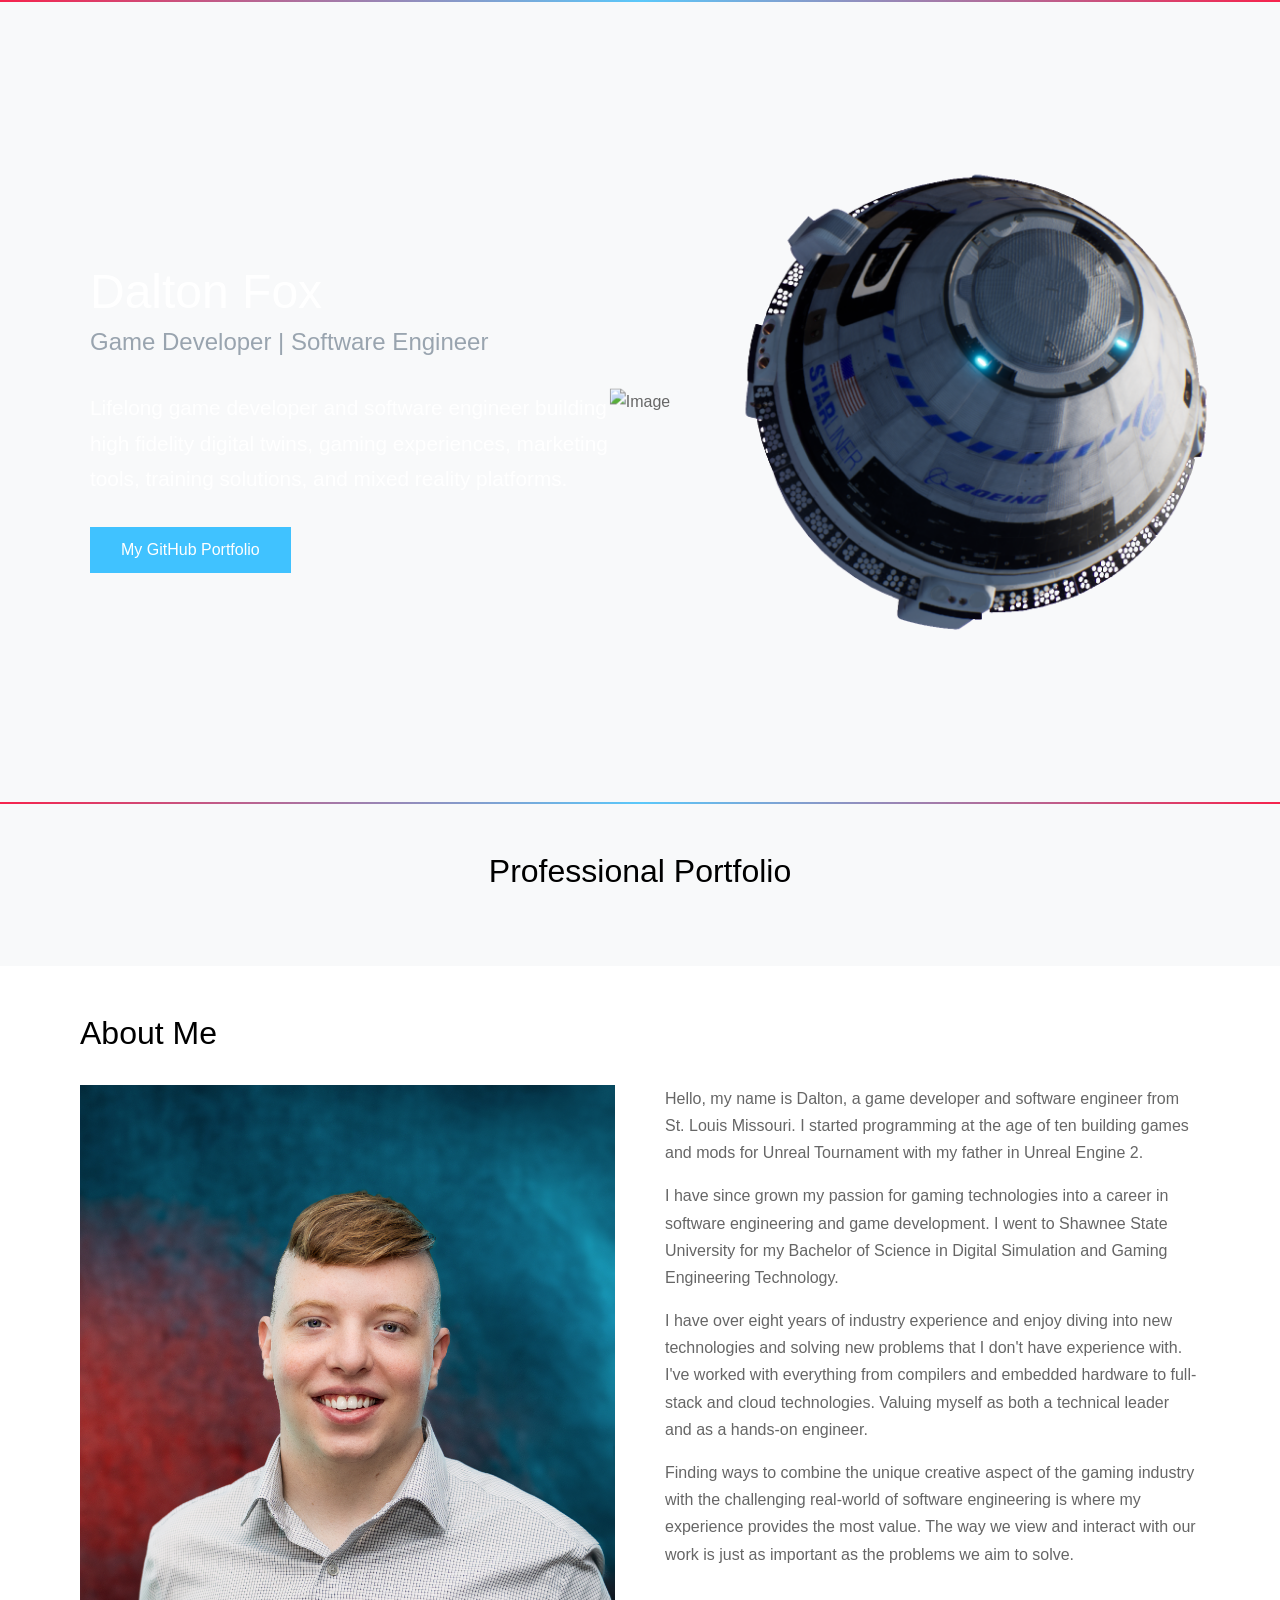
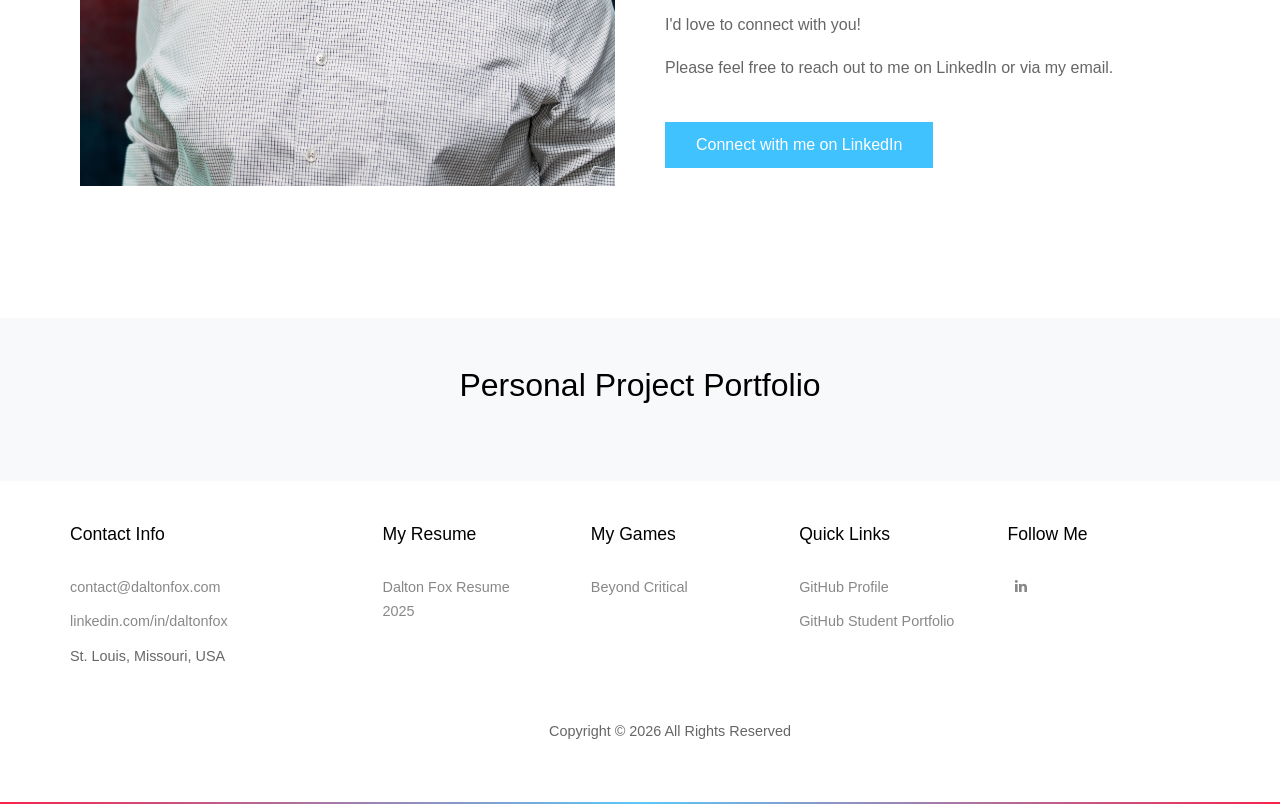
==== commit 5ecbc1a8: "Removed lazy inline styling and moved it to style.css, added document comment." ====
--- a/index.html
+++ b/index.html
@@ -1,223 +1,246 @@
+<!--Hello friend! Thank you for visiting my portfolio. Hosted using Github Pages.-->
+
 <!doctype html>
 <html lang="en">
-  <head>
-    <title>Dalton Fox - Portfolio</title>
-    <meta charset="utf-8">
-    <meta name="viewport" content="width=device-width, initial-scale=1, shrink-to-fit=no">
-    
-    <link rel="icon" href="images/transparent.png">
-
-    <link rel="stylesheet" href="fonts/icomoon/style.css">
-    <link rel="stylesheet" href="css/bootstrap.min.css">
-    <link rel="stylesheet" href="css/owl.carousel.min.css">
-    <link rel="stylesheet" href="css/owl.theme.default.min.css">
-    <link rel="stylesheet" href="css/style.css">
-    <link rel="stylesheet" href="css/themify-icons.css">
-
-    <link href="https://fonts.googleapis.com/css?family=Ubuntu:300,400,700&display=swap" rel="stylesheet">
-  </head>
-
-  <style>
-    body 
-    {
-        overflow-y: scroll;
-        overflow-x: hidden;
-        scrollbar-width: none;
-        -ms-overflow-style: none;
-    }
-
-    body::-webkit-scrollbar 
-    {
-        width: 0;
-        height: 0;
-    }
-  </style>  
-
-  <div class="site-wrap">
-    <div style="width: 100%; height: 2px; background-image: linear-gradient(to left, rgba(245, 0, 48, 0.863), #5bc8fa, rgba(245, 0, 48, 0.863));"></div>
-    <div class="site-blocks-cover overlay bg-light">
-        
-      <div class="container">
-        <div class="row justify-content-center">
-          <div class="col-md-12 mt-lg-5 text-left align-self-center text-intro">
-            <div class="row">
-              <div class="col-lg-6">
-                <h1 class="text-white">Dalton Fox</h1>
-                <h4 class="text-secondary" style="padding-bottom: 25px">Game Developer | Software Engineer</h4>
-                <p class="lead">Lifelong game developer and software engineer building high fidelity digital twins, gaming experiences, marketing tools, training solutions, and mixed reality platforms.</p>
-                <p style="padding-top: 15px;"><a href="https://github.com/daltonfox" class="btn smoothscroll btn-primary">My GitHub Portfolio</a></p>
-              </div>
+
+<head>
+  <title>Dalton Fox - Portfolio</title>
+  <meta charset="utf-8">
+  <meta name="viewport" content="width=device-width, initial-scale=1, shrink-to-fit=no">
+
+  <link rel="icon" href="images/transparent.png">
+
+  <link rel="stylesheet" href="fonts/icomoon/style.css">
+  <link rel="stylesheet" href="css/bootstrap.min.css">
+  <link rel="stylesheet" href="css/owl.carousel.min.css">
+  <link rel="stylesheet" href="css/owl.theme.default.min.css">
+  <link rel="stylesheet" href="css/style.css">
+  <link rel="stylesheet" href="css/themify-icons.css">
+
+  <link href="https://fonts.googleapis.com/css?family=Ubuntu:300,400,700&display=swap" rel="stylesheet">
+</head>
+
+<style>
+  body {
+    overflow-y: scroll;
+    overflow-x: hidden;
+    scrollbar-width: none;
+    -ms-overflow-style: none;
+  }
+
+  body::-webkit-scrollbar {
+    width: 0;
+    height: 0;
+  }
+</style>
+
+<div class="site-wrap">
+  <!-- top border motif -->
+  <div class="border-motif">
+  </div>
+  <div class="site-blocks-cover overlay bg-light">
+
+    <div class="container">
+      <div class="row justify-content-center">
+        <div class="col-md-12 mt-lg-5 text-left align-self-center text-intro">
+          <div class="row">
+            <div class="col-lg-6">
+              <h1 class="text-white">Dalton Fox</h1>
+              <h4 class="text-secondary role-title">Game Developer | Software Engineer</h4>
+              <p class="lead">Lifelong game developer and software engineer building high fidelity digital twins, gaming
+                experiences, marketing tools, training solutions, and mixed reality platforms.</p>
+              <p class="github-button"><a href="https://github.com/daltonfox" class="btn smoothscroll btn-primary">My
+                  GitHub Portfolio</a></p>
             </div>
           </div>
         </div>
       </div>
-
-      <div>
-        <img src="images/Starliner_Banner_Back.png" alt="Image" class="img-face" style="max-width:1920px">
-      </div>
-
-      <div class="zoom">
-        <img src="images/Starliner_Banner_Front.png" alt="Image" class="img-face" style="padding-left: 45px; max-width:1920px">
-      </div>
-    
-    </div>
-    <div style="width: 100%; height: 3px; background-image: linear-gradient(to left, rgba(245, 0, 48, 0.863), #5bc8fa, rgba(245, 0, 48, 0.863));"></div>
-    
-
-    <div class="site-section bg-light" id="services-section">
-      <div class="container" style="max-width:1920px;">
-        <div class="row ">
-          <div class="col-12 mb-5 position-relative">
-            <h2 class="section-title text-center mb-2" style="margin-bottom: -20px!important">Professional Portfolio</h2>
-          </div>
-        </div>
-
-        <div class="owl-carousel slide-three-item">
-          <div class="slide">
-            <a  ><img class="img-fluid mb-4" style="padding-top: 20px!important" src="images/737_Storm.gif" alt="Image"></a>
-          </div>
-          <div class="slide">
-            <a  ><img class="img-fluid mb-4" style="padding-top: 20px!important" src="images/T7A.gif" alt="Image"></a>
-          </div>
-          <div class="slide">
-            <a  ><img class="img-fluid mb-4" style="padding-top: 20px!important" src="images/777X_Land.gif" alt="Image"></a>
-          </div>
-          <div class="slide">
-            <a  ><img class="img-fluid mb-4" style="padding-top: 20px!important" src="images/CSV.gif" alt="Image"></a>
-          </div>
-          <div class="slide">
-            <a  ><img class="img-fluid mb-4" style="padding-top: 20px!important" src="images/SLS.gif" alt="Image"></a>
-          </div>
-          <div class="slide">
-            <a  ><img class="img-fluid mb-4" style="padding-top: 20px!important" src="images/Interior.gif" alt="Image"></a>
-          </div>
-          <div class="slide">
-            <a  ><img class="img-fluid mb-4" style="padding-top: 20px!important" src="images/C-17_Takeoff.gif" alt="Image"></a>
-          </div>
-          <div class="slide">
-            <a  ><img class="img-fluid mb-4" style="padding-top: 20px!important" src="images/MQ-25.gif" alt="Image"></a>
-          </div>
-          <div class="slide">
-            <a  ><img class="img-fluid mb-4" style="padding-top: 20px!important" src="images/Echo.gif" alt="Image"></a>
-          </div>
-        </div>
-        
-      </div>
-    </div>
-
-    <div class="site-section" id="about-section">
-      <div class="container">
-        <div class="row ">
-          <div class="col-12 mb-4 position-relative">
-            <h2 class="section-title">About Me</h2>
-          </div>
-          <div class="col-lg-6 order-2 order-lg-1" style="padding-bottom: 40px!important;">
-            <img class="img-fluid mb-4 mx" src="images/Profile.jpg" alt="Image">
-          </div>
-          <div class="col-lg-6 order-2 order-lg-1" style="padding-bottom: 40px!important;">
-              <p>Hello, my name is Dalton, a game developer and software engineer from <br> St. Louis Missouri. I started programming at the age of ten building games and mods for Unreal Tournament with my father in Unreal Engine 2.</p>
-              <p>I have since grown my passion for gaming technologies into a career in software engineering and game development. I went to Shawnee State University for my Bachelor of Science in Digital Simulation and Gaming Engineering Technology.</p>
-              <p>I have over eight years of industry experience and enjoy diving into new technologies and solving new problems that I don't have experience  with. I've worked with everything from compilers and embedded hardware to full-stack and cloud technologies. Valuing myself as both a technical leader and as a hands-on engineer.</p>
-              <p>Finding ways to combine the unique creative aspect of the gaming industry with the challenging real-world of software engineering is where my experience provides the most value. The way we view and interact with our work is just as important as the problems we aim to solve.</p>
-              <p><br>I'd love to connect with you!</p> 
-              <p>Please feel free to reach out to me on LinkedIn or via my email.</p>
-              <p style="padding-top: 25px;"><a href="https://linkedin.com/in/daltonfox" class="btn smoothscroll btn-primary">Connect with me on LinkedIn</a></p>
-          </div>
-        </div>
-      </div>
-    </div>
-
-    <div class="site-section bg-light" id="services-section">
-      <div class="container" style="max-width:1920px;">
-        <div class="row ">
-          <div class="col-12 mb-5 position-relative">
-            <h2 class="section-title text-center mb-2" style="margin-bottom: -20px!important">Personal Project Portfolio</h2>          </div>
-        </div>
-
-        <div class="owl-carousel slide-three-item">
-          <div class="slide">
-            <a  ><img class="img-fluid mb-4" style="padding-top: 20px!important" src="images/ProjectOsirisSky.gif" alt="Image"></a>
-          </div>
-          <div class="slide">
-            <a  ><img class="img-fluid mb-4" style="padding-top: 20px!important" src="images/Image_CriticalDemo.gif" alt="Image"></a>
-          </div>
-          <div class="slide">
-            <a  ><img class="img-fluid mb-4" style="padding-top: 20px!important" src="images/Sacred_Valley_Animated.gif" alt="Image"></a>
-          </div>
-          <div class="slide">
-            <a  ><img class="img-fluid mb-4" style="padding-top: 20px!important" src="images/Image_bird.gif" alt="Image"></a>
-          </div>
-          <div class="slide">
-            <a  ><img class="img-fluid mb-4" style="padding-top: 20px!important" src="images/Vagrant_Demo.gif" alt="Image"></a>
-          </div>
-        </div>
-        
-      </div>
-    </div>
-      
- <footer class="site-section footer">
-        <a id="footer-sec"></a>
-        
-      <div class="container" style="padding-left: 60px; max-width: 1600px;">
-        <div class="row">
-            <div class="col-lg-3" style="">
-              <h3 class="footer-title">Contact Info</h3>
-              <ul class="list-unstyled">
-                <li><a href="mailto:contact@daltonfox.com">contact@daltonfox.com</a></li>
-                <li><a href="https://linkedin.com/in/daltonfox">linkedin.com/in/daltonfox</a></li>
-                <li><span class="d-inline-block d-md-block"></span>St. Louis, Missouri, USA</li>
-                <li><span class=""></span><br></li>
-              </ul>
-            </div>
-            <div class="col-lg-2" style="">
-              <h3 class="footer-title">My Resume</h3>
-              <ul class="list-unstyled">
-                <li><a href="./Dalton_Fox_Resume_2024.pdf">Dalton Fox Resume 2024</a></li>
-              </ul>
-            </div>
-            <div class="col-lg-2" style="">
-              <h3 class="footer-title">My Games</h3>
-              <ul class="list-unstyled">
-                <li><a href="https://store.steampowered.com/app/960630/Beyond_Critical/">Beyond Critical</a></li>
-              </ul>
-            </div>
-            <div class="col-lg-2" style="">
-              <h3 class="footer-title">Quick Links</h3>
-              <ul class="list-unstyled">
-                <li><a href="https://github.com/daltonfox">GitHub Profile</a></li>
-                <li><a href="https://github.com/daltonfox/portfolio">GitHub Student Portfolio</a></li>
-              </ul>
-            </div>
-            <div class="col-lg-2" style="">
-              <h3 class="footer-title">Follow Me</h3>
-              <ul class="list-unstyled">
-                <a href="https://www.facebook.com/dalton.fox.97" class="social-circle p-2"><span class="icon-facebook"></span></a>
-                <a href="https://linkedin.com/in/daltonfox" class="social-circle p-2"><span class="icon-linkedin"></span></a>
-              </ul>
-            </div>
-        </div>
-        <div class="row" style="padding-top:40px">
-          <div class="col-12 text-center">
-            <p>Copyright &copy;
-              <script>document.write(new Date().getFullYear());</script> All Rights Reserved</p>
-          </div>
-        </div>
-
-      </div>
-    </footer>
-    <div style="width: 100%; height: 2px; background-image: linear-gradient(to left, rgba(245, 0, 48, 0.863), #5bc8fa, rgba(245, 0, 48, 0.863));"></div>
-  </div>
-
-  <script src="js/jquery-3.4.1.min.js"></script>
-  <script src="js/jquery-ui.js"></script>
-  <script src="js/popper.min.js"></script>
-  <script src="js/bootstrap.min.js"></script>
-  <script src="js/owl.carousel.min.js"></script>
-  <script src="js/jquery.easing.1.3.js"></script>
-  <script src="js/aos.js"></script>
-  <script src="js/jquery.fancybox.min.js"></script>
-  <script src="js/jquery.sticky.js"></script>
-  <script src="js/main.js"></script>
-  
-  </body>
-</html>
+    </div>
+
+    <div>
+      <img src="images/Starliner_Banner_Back.png" alt="Image" class="img-face" style="max-width:1920px">
+    </div>
+
+    <div class="zoom">
+      <img src="images/Starliner_Banner_Front.png" alt="Image" class="img-face"
+        style="padding-left: 45px; max-width:1920px">
+    </div>
+
+  </div>
+  <!-- document border motif -->
+  <div class="border-motif">
+  </div>
+
+
+  <div class="site-section bg-light" id="services-section">
+    <div class="container" style="max-width:1920px;">
+      <div class="row ">
+        <div class="col-12 mb-5 position-relative">
+          <h2 class="section-title text-center mb-2 portfolio-title">Professional Portfolio</h2>
+        </div>
+      </div>
+
+      <div class="owl-carousel slide-three-item">
+        <div class="slide">
+          <a><img class="img-fluid mb-4 carousel-adjustment" src="images/737_Storm.gif" alt="Image"></a>
+        </div>
+        <div class="slide">
+          <a><img class="img-fluid mb-4 carousel-adjustment" src="images/T7A.gif" alt="Image"></a>
+        </div>
+        <div class="slide">
+          <a><img class="img-fluid mb-4 carousel-adjustment" src="images/777X_Land.gif" alt="Image"></a>
+        </div>
+        <div class="slide">
+          <a><img class="img-fluid mb-4 carousel-adjustment" src="images/CSV.gif" alt="Image"></a>
+        </div>
+        <div class="slide">
+          <a><img class="img-fluid mb-4 carousel-adjustment" src="images/SLS.gif" alt="Image"></a>
+        </div>
+        <div class="slide">
+          <a><img class="img-fluid mb-4 carousel-adjustment" src="images/Interior.gif" alt="Image"></a>
+        </div>
+        <div class="slide">
+          <a><img class="img-fluid mb-4 carousel-adjustment" src="images/C-17_Takeoff.gif" alt="Image"></a>
+        </div>
+        <div class="slide">
+          <a><img class="img-fluid mb-4 carousel-adjustment" src="images/MQ-25.gif" alt="Image"></a>
+        </div>
+        <div class="slide">
+          <a><img class="img-fluid mb-4 carousel-adjustment" src="images/Echo.gif" alt="Image"></a>
+        </div>
+      </div>
+
+    </div>
+  </div>
+
+  <div class="site-section" id="about-section">
+    <div class="container">
+      <div class="row ">
+        <div class="col-12 mb-4 position-relative">
+          <h2 class="section-title">About Me</h2>
+        </div>
+        <div class="col-lg-6 order-2 order-lg-1 padding-bottom-40">
+          <img class="img-fluid mb-4 mx" src="images/Profile.jpg" alt="Image">
+        </div>
+        <div class="col-lg-6 order-2 order-lg-1 padding-bottom-40">
+          <p>Hello, my name is Dalton, a game developer and software engineer from <br> St. Louis Missouri. I started
+            programming at the age of ten building games and mods for Unreal Tournament with my father in Unreal Engine
+            2.</p>
+          <p>I have since grown my passion for gaming technologies into a career in software engineering and game
+            development. I went to Shawnee State University for my Bachelor of Science in Digital Simulation and Gaming
+            Engineering Technology.</p>
+          <p>I have over eight years of industry experience and enjoy diving into new technologies and solving new
+            problems that I don't have experience with. I've worked with everything from compilers and embedded hardware
+            to full-stack and cloud technologies. Valuing myself as both a technical leader and as a hands-on engineer.
+          </p>
+          <p>Finding ways to combine the unique creative aspect of the gaming industry with the challenging real-world
+            of software engineering is where my experience provides the most value. The way we view and interact with
+            our work is just as important as the problems we aim to solve.</p>
+          <p><br>I'd love to connect with you!</p>
+          <p>Please feel free to reach out to me on LinkedIn or via my email.</p>
+          <p class="linkedin-button"><a href="https://linkedin.com/in/daltonfox"
+              class="btn smoothscroll btn-primary">Connect with me on LinkedIn</a></p>
+        </div>
+      </div>
+    </div>
+  </div>
+
+  <div class="site-section bg-light" id="services-section">
+    <div class="container" style="max-width:1920px;">
+      <div class="row ">
+        <div class="col-12 mb-5 position-relative">
+          <h2 class="section-title text-center mb-2 portfolio-title">Personal Project Portfolio
+          </h2>
+        </div>
+      </div>
+
+      <div class="owl-carousel slide-three-item">
+        <div class="slide">
+          <a><img class="img-fluid mb-4 carousel-adjustment" src="images/ProjectOsirisSky.gif" alt="Image"></a>
+        </div>
+        <div class="slide">
+          <a><img class="img-fluid mb-4 carousel-adjustment" src="images/Image_CriticalDemo.gif" alt="Image"></a>
+        </div>
+        <div class="slide">
+          <a><img class="img-fluid mb-4 carousel-adjustment" src="images/Sacred_Valley_Animated.gif" alt="Image"></a>
+        </div>
+        <div class="slide">
+          <a><img class="img-fluid mb-4 carousel-adjustment" src="images/Image_bird.gif" alt="Image"></a>
+        </div>
+        <div class="slide">
+          <a><img class="img-fluid mb-4 carousel-adjustment" src="images/Vagrant_Demo.gif" alt="Image"></a>
+        </div>
+      </div>
+
+    </div>
+  </div>
+
+  <footer class="site-section footer">
+    <a id="footer-sec"></a>
+
+    <div class="container footer-adjustment">
+      <div class="row">
+        <div class="col-lg-3">
+          <h3 class="footer-title">Contact Info</h3>
+          <ul class="list-unstyled">
+            <li><a href="mailto:contact@daltonfox.com">contact@daltonfox.com</a></li>
+            <li><a href="https://linkedin.com/in/daltonfox">linkedin.com/in/daltonfox</a></li>
+            <li><span class="d-inline-block d-md-block"></span>St. Louis, Missouri, USA</li>
+            <li><span class=""></span><br></li>
+          </ul>
+        </div>
+        <div class="col-lg-2">
+          <h3 class="footer-title">My Resume</h3>
+          <ul class="list-unstyled">
+            <li><a href="./Dalton_Fox_Resume_2025.pdf">Dalton Fox Resume 2025</a></li>
+          </ul>
+        </div>
+        <div class="col-lg-2">
+          <h3 class="footer-title">My Games</h3>
+          <ul class="list-unstyled">
+            <li><a href="https://store.steampowered.com/app/960630/Beyond_Critical/">Beyond Critical</a></li>
+          </ul>
+        </div>
+        <div class="col-lg-2">
+          <h3 class="footer-title">Quick Links</h3>
+          <ul class="list-unstyled">
+            <li><a href="https://github.com/daltonfox">GitHub Profile</a></li>
+            <li><a href="https://github.com/daltonfox/portfolio">GitHub Student Portfolio</a></li>
+          </ul>
+        </div>
+        <div class="col-lg-2">
+          <h3 class="footer-title">Follow Me</h3>
+          <ul class="list-unstyled">
+            <a href="https://linkedin.com/in/daltonfox" class="social-circle p-2"><span
+                class="icon-linkedin"></span></a>
+          </ul>
+        </div>
+      </div>
+      <div class="row">
+        <div class="col-12 text-center">
+          <p>Copyright &copy;
+            <script>document.write(new Date().getFullYear());</script> All Rights Reserved
+          </p>
+        </div>
+      </div>
+
+    </div>
+  </footer>
+  <!-- bottom border motif -->
+  <div class="border-motif">
+  </div>
+</div>
+</body>
+
+<script src="js/jquery-3.4.1.min.js"></script>
+<script src="js/jquery-ui.js"></script>
+<script src="js/popper.min.js"></script>
+<script src="js/bootstrap.min.js"></script>
+<script src="js/owl.carousel.min.js"></script>
+<script src="js/jquery.easing.1.3.js"></script>
+<script src="js/aos.js"></script>
+<script src="js/jquery.fancybox.min.js"></script>
+<script src="js/jquery.sticky.js"></script>
+<script src="js/main.js"></script>
+
+</html>
--- a/css/style.css
+++ b/css/style.css
@@ -1,14 +1,63 @@
 /* Base */
 html {
-  overflow-x: hidden; }
+  overflow-x: hidden;
+}
 
 .edge-fade-left {
   position: absolute;
 
   z-index: 10;
-  background-image: linear-gradient(to left, rgba(255,255,255,0),#f8f9fa 90%);
-  
+  background-image: linear-gradient(
+    to left,
+    rgba(255, 255, 255, 0),
+    #f8f9fa 90%
+  );
+
   height: 550px;
+}
+
+.border-motif {
+  width: 100%;
+  height: 2px;
+  background-image: linear-gradient(
+    to left,
+    rgba(245, 0, 48, 0.863),
+    #5bc8fa,
+    rgba(245, 0, 48, 0.863)
+  );
+}
+
+.footer-adjustment {
+  padding-left: 60px;
+  max-width: 1600px;
+}
+
+.copyright-adjustment {
+  padding-top: 40px;
+}
+
+.carousel-adjustment {
+  padding-top: 20px !important;
+}
+
+.portfolio-title {
+  margin-bottom: -20px !important;
+}
+
+.role-title {
+  padding-bottom: 25px;
+}
+
+.github-button {
+  padding-top: 15px;
+}
+
+.linkedin-button {
+  padding-top: 25px;
+}
+
+.padding-bottom-40 {
+  padding-bottom: 40px !important;
 }
 
 @media (min-width: 1900px) {
@@ -17,12 +66,12 @@
   }
 }
 
-.service-icon{
+.service-icon {
   margin-bottom: 10px;
   font-size: 50px;
 }
 
-.use-case{
+.use-case {
   font-size: 30px;
   color: #40c2ff;
 }
@@ -31,7 +80,11 @@
   position: absolute;
   transform: translateX(9500%);
   z-index: 20;
-  background-image: linear-gradient(to right, rgba(255,255,255,0),#f8f9fa 90%);
+  background-image: linear-gradient(
+    to right,
+    rgba(255, 255, 255, 0),
+    #f8f9fa 90%
+  );
   width: 20px;
   height: 550px;
 }
@@ -40,8 +93,8 @@
   position: absolute;
   transform: translateX(-1950%);
   z-index: 20;
-  background-image: linear-gradient(to left, rgba(255,255,255,0),#fff 90%);
-  
+  background-image: linear-gradient(to left, rgba(255, 255, 255, 0), #fff 90%);
+
   height: 1065px;
 }
 
@@ -55,7 +108,7 @@
   position: absolute;
   z-index: 10;
   transform: translateX(7550%);
-  background-image: linear-gradient(to right, rgba(255,255,255,0),#fff 90%);
+  background-image: linear-gradient(to right, rgba(255, 255, 255, 0), #fff 90%);
   width: 20px;
   height: 1065px;
 }
@@ -64,7 +117,7 @@
   position: absolute;
   z-index: 20;
   width: 20px;
-  background-image: linear-gradient(to left, rgba(255,255,255,0),#6dcefb);
+  background-image: linear-gradient(to left, rgba(255, 255, 255, 0), #6dcefb);
   height: 320px;
 }
 
@@ -72,7 +125,7 @@
   position: absolute;
   z-index: 10;
   transform: translateX(3500%);
-  background-image: linear-gradient(to right, rgba(255,255,255,0),#6dcefb);
+  background-image: linear-gradient(to right, rgba(255, 255, 255, 0), #6dcefb);
   width: 20px;
   height: 320px;
 }
@@ -94,223 +147,311 @@
   color: #666666;
   font-weight: 400;
   font-size: 1rem;
-  font-family: "Nunito", -apple-system, BlinkMacSystemFont, "Segoe UI", Roboto, "Helvetica Neue", Arial, "Noto Sans", sans-serif, "Apple Color Emoji", "Segoe UI Emoji", "Segoe UI Symbol", "Noto Color Emoji"; }
+  font-family: "Nunito", -apple-system, BlinkMacSystemFont, "Segoe UI", Roboto,
+    "Helvetica Neue", Arial, "Noto Sans", sans-serif, "Apple Color Emoji",
+    "Segoe UI Emoji", "Segoe UI Symbol", "Noto Color Emoji";
+}
 
 ::-moz-selection {
   background: #000;
-  color: #fff; }
+  color: #fff;
+}
 
 ::selection {
   background: #000;
-  color: #fff; }
+  color: #fff;
+}
 
 a {
-  -webkit-transition: .3s all ease;
-  -o-transition: .3s all ease;
-  transition: .3s all ease; }
-  a:hover {
-    text-decoration: none; }
-
-h1, h2, h3, h4, h5,
-.h1, .h2, .h3, .h4, .h5 {
-  color: #000; }
+  -webkit-transition: 0.3s all ease;
+  -o-transition: 0.3s all ease;
+  transition: 0.3s all ease;
+}
+a:hover {
+  text-decoration: none;
+}
+
+h1,
+h2,
+h3,
+h4,
+h5,
+.h1,
+.h2,
+.h3,
+.h4,
+.h5 {
+  color: #000;
+}
 
 .border-2 {
-  border-width: 2px; }
+  border-width: 2px;
+}
 
 .text-black {
-  color: #000 !important; }
+  color: #000 !important;
+}
 
 .bg-black {
-  background: #000 !important; }
+  background: #000 !important;
+}
 
 .color-black-opacity-5 {
-  color: rgba(0, 0, 0, 0.5); }
+  color: rgba(0, 0, 0, 0.5);
+}
 
 .color-white-opacity-5 {
-  color: rgba(255, 255, 255, 0.5); }
+  color: rgba(255, 255, 255, 0.5);
+}
 
 body:after {
-  -webkit-transition: .3s all ease-in-out;
-  -o-transition: .3s all ease-in-out;
-  transition: .3s all ease-in-out; }
+  -webkit-transition: 0.3s all ease-in-out;
+  -o-transition: 0.3s all ease-in-out;
+  transition: 0.3s all ease-in-out;
+}
 
 .offcanvas-menu {
-  position: relative; }
-  .offcanvas-menu:after {
-    position: absolute;
-    content: "";
-    bottom: 0;
-    left: 0;
-    top: 0;
-    right: 0;
-    z-index: 999;
-    background: rgba(0, 0, 0, 0.2); }
+  position: relative;
+}
+.offcanvas-menu:after {
+  position: absolute;
+  content: "";
+  bottom: 0;
+  left: 0;
+  top: 0;
+  right: 0;
+  z-index: 999;
+  background: rgba(0, 0, 0, 0.2);
+}
 
 .btn {
   font-size: 16px;
   border-radius: 0px;
-  padding: 10px 30px; }
-  .btn:hover, .btn:active, .btn:focus {
-    outline: none;
-    -webkit-box-shadow: none !important;
-    box-shadow: none !important; }
-  .btn.btn-primary {
-    background: #40c2ff;
-    border-color: #40c2ff;
-    color: #fff; }
-    .btn.btn-primary:hover {
-      background: #0095ff;
-      border-color: #0095ff;
-      color: #fff; }
-    .btn.btn-primary.btn-black--hover:hover {
-      background: #666666;
-      color: #fff; }
-  .btn.btn-primary-2 {
-    background: #feaa24;
-    border-color: #feaa24;
-    color: #fff; }
-    .btn.btn-primary-2:hover {
-      background: #0095ff;
-      border-color: #0095ff;
-      color: #fff; }
-    .btn.btn-primary.btn-black--hover-2:hover {
-      background: #666666;
-      color: #fff; }
-
+  padding: 10px 30px;
+}
+.btn:hover,
+.btn:active,
+.btn:focus {
+  outline: none;
+  -webkit-box-shadow: none !important;
+  box-shadow: none !important;
+}
+.btn.btn-primary {
+  background: #40c2ff;
+  border-color: #40c2ff;
+  color: #fff;
+}
+.btn.btn-primary:hover {
+  background: #0095ff;
+  border-color: #0095ff;
+  color: #fff;
+}
+.btn.btn-primary.btn-black--hover:hover {
+  background: #666666;
+  color: #fff;
+}
+.btn.btn-primary-2 {
+  background: #feaa24;
+  border-color: #feaa24;
+  color: #fff;
+}
+.btn.btn-primary-2:hover {
+  background: #0095ff;
+  border-color: #0095ff;
+  color: #fff;
+}
+.btn.btn-primary.btn-black--hover-2:hover {
+  background: #666666;
+  color: #fff;
+}
 
 .line-height-1 {
-  line-height: 1 !important; }
+  line-height: 1 !important;
+}
 
 .bg-black {
-  background: #000; }
+  background: #000;
+}
 
 .form-control {
   height: 43px;
   border-radius: 30px;
-  font-family: "Nunito", -apple-system, BlinkMacSystemFont, "Segoe UI", Roboto, "Helvetica Neue", Arial, "Noto Sans", sans-serif, "Apple Color Emoji", "Segoe UI Emoji", "Segoe UI Symbol", "Noto Color Emoji";
+  font-family: "Nunito", -apple-system, BlinkMacSystemFont, "Segoe UI", Roboto,
+    "Helvetica Neue", Arial, "Noto Sans", sans-serif, "Apple Color Emoji",
+    "Segoe UI Emoji", "Segoe UI Symbol", "Noto Color Emoji";
   background: transparent !important;
   color: #fff !important;
   border-color: rgba(255, 255, 255, 0.5) !important;
-  border-bottom-width: 2px !important; }
-  .form-control:active, .form-control:focus {
-    border-color: #fff !important; }
-  .form-control:hover, .form-control:active, .form-control:focus {
-    -webkit-box-shadow: none !important;
-    box-shadow: none !important; }
-  .form-control::-webkit-input-placeholder {
-    /* Chrome/Opera/Safari */
-    color: rgba(255, 255, 255, 0.5); }
-  .form-control::-moz-placeholder {
-    /* Firefox 19+ */
-    color: rgba(255, 255, 255, 0.5); }
-  .form-control:-ms-input-placeholder {
-    /* IE 10+ */
-    color: rgba(255, 255, 255, 0.5); }
-  .form-control:-moz-placeholder {
-    /* Firefox 18- */
-    color: rgba(255, 255, 255, 0.5); }
+  border-bottom-width: 2px !important;
+}
+.form-control:active,
+.form-control:focus {
+  border-color: #fff !important;
+}
+.form-control:hover,
+.form-control:active,
+.form-control:focus {
+  -webkit-box-shadow: none !important;
+  box-shadow: none !important;
+}
+.form-control::-webkit-input-placeholder {
+  /* Chrome/Opera/Safari */
+  color: rgba(255, 255, 255, 0.5);
+}
+.form-control::-moz-placeholder {
+  /* Firefox 19+ */
+  color: rgba(255, 255, 255, 0.5);
+}
+.form-control:-ms-input-placeholder {
+  /* IE 10+ */
+  color: rgba(255, 255, 255, 0.5);
+}
+.form-control:-moz-placeholder {
+  /* Firefox 18- */
+  color: rgba(255, 255, 255, 0.5);
+}
 
 .site-section {
-  padding: 2.5em 0; }
-  @media (min-width: 768px) {
-    .site-section {
-      padding: 3em 0; } }
-  .site-section.site-section-sm {
-    padding: 3em 0; }
+  padding: 2.5em 0;
+}
+@media (min-width: 768px) {
+  .site-section {
+    padding: 3em 0;
+  }
+}
+.site-section.site-section-sm {
+  padding: 3em 0;
+}
 
 .site-section-heading {
   padding-bottom: 20px;
   margin-bottom: 0px;
   position: relative;
-  font-size: 2.5rem; }
-  @media (min-width: 768px) {
-    .site-section-heading {
-      font-size: 3rem; } }
+  font-size: 2.5rem;
+}
+@media (min-width: 768px) {
+  .site-section-heading {
+    font-size: 3rem;
+  }
+}
 
 .site-footer {
   padding: 4em 0;
-  background: #333333; }
-  @media (min-width: 768px) {
-    .site-footer {
-      padding: 8em 0; } }
-  .site-footer .border-top {
-    border-top: 1px solid rgba(255, 255, 255, 0.1) !important; }
-  .site-footer p {
-    color: #737373; }
-  .site-footer h2, .site-footer h3, .site-footer h4, .site-footer h5 {
-    color: #fff; }
-  .site-footer a {
-    color: #999999; }
-    .site-footer a:hover {
-      color: white; }
-  .site-footer ul li {
-    margin-bottom: 10px; }
-  .site-footer .footer-heading {
-    font-size: 16px;
-    color: #fff; }
+  background: #333333;
+}
+@media (min-width: 768px) {
+  .site-footer {
+    padding: 8em 0;
+  }
+}
+.site-footer .border-top {
+  border-top: 1px solid rgba(255, 255, 255, 0.1) !important;
+}
+.site-footer p {
+  color: #737373;
+}
+.site-footer h2,
+.site-footer h3,
+.site-footer h4,
+.site-footer h5 {
+  color: #fff;
+}
+.site-footer a {
+  color: #999999;
+}
+.site-footer a:hover {
+  color: white;
+}
+.site-footer ul li {
+  margin-bottom: 10px;
+}
+.site-footer .footer-heading {
+  font-size: 16px;
+  color: #fff;
+}
 
 .bg-text-line {
   display: inline;
   background: #000;
   -webkit-box-shadow: 20px 0 0 #000, -20px 0 0 #000;
-  box-shadow: 20px 0 0 #000, -20px 0 0 #000; }
+  box-shadow: 20px 0 0 #000, -20px 0 0 #000;
+}
 
 .text-white-opacity-05 {
-  color: rgba(255, 255, 255, 0.5); }
+  color: rgba(255, 255, 255, 0.5);
+}
 
 .text-black-opacity-05 {
-  color: rgba(0, 0, 0, 0.5); }
+  color: rgba(0, 0, 0, 0.5);
+}
 
 .hover-bg-enlarge {
   overflow: hidden;
-  position: relative; }
-  @media (max-width: 991.98px) {
-    .hover-bg-enlarge {
-      height: auto !important; } }
-  .hover-bg-enlarge > div {
-    -webkit-transform: scale(1);
-    -ms-transform: scale(1);
-    transform: scale(1);
-    -webkit-transition: .8s all ease-in-out;
-    -o-transition: .8s all ease-in-out;
-    transition: .8s all ease-in-out; }
-  .hover-bg-enlarge:hover > div, .hover-bg-enlarge:focus > div, .hover-bg-enlarge:active > div {
-    -webkit-transform: scale(1.2);
-    -ms-transform: scale(1.2);
-    transform: scale(1.2); }
-  @media (max-width: 991.98px) {
-    .hover-bg-enlarge .bg-image-md-height {
-      height: 300px !important; } }
+  position: relative;
+}
+@media (max-width: 991.98px) {
+  .hover-bg-enlarge {
+    height: auto !important;
+  }
+}
+.hover-bg-enlarge > div {
+  -webkit-transform: scale(1);
+  -ms-transform: scale(1);
+  transform: scale(1);
+  -webkit-transition: 0.8s all ease-in-out;
+  -o-transition: 0.8s all ease-in-out;
+  transition: 0.8s all ease-in-out;
+}
+.hover-bg-enlarge:hover > div,
+.hover-bg-enlarge:focus > div,
+.hover-bg-enlarge:active > div {
+  -webkit-transform: scale(1.2);
+  -ms-transform: scale(1.2);
+  transform: scale(1.2);
+}
+@media (max-width: 991.98px) {
+  .hover-bg-enlarge .bg-image-md-height {
+    height: 300px !important;
+  }
+}
 
 .bg-image {
   background-size: cover;
   background-position: center center;
   background-repeat: no-repeat;
-  background-attachment: fixed; }
-  .bg-image.overlay {
-    position: relative; }
-    .bg-image.overlay:after {
-      position: absolute;
-      content: "";
-      top: 0;
-      left: 0;
-      right: 0;
-      bottom: 0;
-      z-index: 0;
-      width: 100%;
-      background: rgba(0, 0, 0, 0.7); }
-  .bg-image > .container {
-    position: relative;
-    z-index: 1; }
+  background-attachment: fixed;
+}
+.bg-image.overlay {
+  position: relative;
+}
+.bg-image.overlay:after {
+  position: absolute;
+  content: "";
+  top: 0;
+  left: 0;
+  right: 0;
+  bottom: 0;
+  z-index: 0;
+  width: 100%;
+  background: rgba(0, 0, 0, 0.7);
+}
+.bg-image > .container {
+  position: relative;
+  z-index: 1;
+}
 
 @media (max-width: 991.98px) {
   .img-md-fluid {
-    max-width: 100%; } }
+    max-width: 100%;
+  }
+}
 
 @media (max-width: 991.98px) {
-  .display-1, .display-3 {
-    font-size: 3rem; } }
+  .display-1,
+  .display-3 {
+    font-size: 3rem;
+  }
+}
 
 .play-single-big {
   width: 90px;
@@ -320,65 +461,83 @@
   color: #fff !important;
   border-radius: 50%;
   position: relative;
-  -webkit-transition: .3s all ease-in-out;
-  -o-transition: .3s all ease-in-out;
-  transition: .3s all ease-in-out; }
-  .play-single-big > span {
-    font-size: 50px;
-    position: absolute;
-    top: 50%;
-    left: 50%;
-    -webkit-transform: translate(-40%, -50%);
-    -ms-transform: translate(-40%, -50%);
-    transform: translate(-40%, -50%); }
-  .play-single-big:hover {
-    width: 120px;
-    height: 120px; }
+  -webkit-transition: 0.3s all ease-in-out;
+  -o-transition: 0.3s all ease-in-out;
+  transition: 0.3s all ease-in-out;
+}
+.play-single-big > span {
+  font-size: 50px;
+  position: absolute;
+  top: 50%;
+  left: 50%;
+  -webkit-transform: translate(-40%, -50%);
+  -ms-transform: translate(-40%, -50%);
+  transform: translate(-40%, -50%);
+}
+.play-single-big:hover {
+  width: 120px;
+  height: 120px;
+}
 
 .overlap-to-top {
-  margin-top: -150px; }
+  margin-top: -150px;
+}
 
 .ul-check {
-  margin-bottom: 50px; }
-  .ul-check li {
-    position: relative;
-    padding-left: 35px;
-    margin-bottom: 15px;
-    line-height: 1.5; }
-    .ul-check li:before {
-      left: 0;
-      font-size: 20px;
-      top: -.3rem;
-      font-family: "icomoon";
-      content: "\e5ca";
-      position: absolute; }
-  .ul-check.white li:before {
-    color: #fff; }
-  .ul-check.success li:before {
-    color: #71bc42; }
-  .ul-check.primary li:before {
-    color: #5bc8fa; }
-  .ul-check li.remove {
-    text-decoration: line-through;
-    color: #dee2e6; }
-    .ul-check li.remove:before {
-      color: #dee2e6; }
-
-.select-wrap, .wrap-icon {
-  position: relative; }
-  .select-wrap .icon, .wrap-icon .icon {
-    position: absolute;
-    right: 10px;
-    top: 50%;
-    -webkit-transform: translateY(-50%);
-    -ms-transform: translateY(-50%);
-    transform: translateY(-50%);
-    font-size: 22px; }
-  .select-wrap select, .wrap-icon select {
-    -webkit-appearance: none;
-    -moz-appearance: none;
-    appearance: none;
-    width: 100%; }
+  margin-bottom: 50px;
+}
+.ul-check li {
+  position: relative;
+  padding-left: 35px;
+  margin-bottom: 15px;
+  line-height: 1.5;
+}
+.ul-check li:before {
+  left: 0;
+  font-size: 20px;
+  top: -0.3rem;
+  font-family: "icomoon";
+  content: "\e5ca";
+  position: absolute;
+}
+.ul-check.white li:before {
+  color: #fff;
+}
+.ul-check.success li:before {
+  color: #71bc42;
+}
+.ul-check.primary li:before {
+  color: #5bc8fa;
+}
+.ul-check li.remove {
+  text-decoration: line-through;
+  color: #dee2e6;
+}
+.ul-check li.remove:before {
+  color: #dee2e6;
+}
+
+.select-wrap,
+.wrap-icon {
+  position: relative;
+}
+.select-wrap .icon,
+.wrap-icon .icon {
+  position: absolute;
+  right: 10px;
+  top: 50%;
+  -webkit-transform: translateY(-50%);
+  -ms-transform: translateY(-50%);
+  transform: translateY(-50%);
+  font-size: 22px;
+}
+.select-wrap select,
+.wrap-icon select {
+  -webkit-appearance: none;
+  -moz-appearance: none;
+  appearance: none;
+  width: 100%;
+}
 
 /* Navbar */
 .site-navbar {
@@ -387,113 +546,178 @@
   position: absolute;
   top: 0;
   width: 100%;
-  border-bottom: rgba(255, 255, 255, 0.7); }
-  .site-navbar .site-logo {
-    font-size: 1.5rem; }
-  .site-navbar .site-navigation .site-menu {
-    margin: 0;
-    padding: 0;
-    margin-bottom: 0; }
-    .site-navbar .site-navigation .site-menu a {
-      text-decoration: none !important;
-      display: inline-block;
-      position: relative;
-      padding: 5px 20px; }
-    .site-navbar .site-navigation .site-menu > li {
-      display: inline-block; }
-      .site-navbar .site-navigation .site-menu > li > a {
-        padding: 5px 20px;
-        display: inline-block;
-        text-decoration: none !important;
-        color: rgba(255, 255, 255, 0.7) !important; }
-        .site-navbar .site-navigation .site-menu > li > a:hover, .site-navbar .site-navigation .site-menu > li > a.active {
-          color: #fff !important; }
-        .site-navbar .site-navigation .site-menu > li > a:hover {
-          color: #5bc8fa; }
-    .site-navbar .site-navigation .site-menu .has-children {
-      position: relative; }
-      .site-navbar .site-navigation .site-menu .has-children > a {
-        position: relative;
-        padding-right: 20px; }
-        .site-navbar .site-navigation .site-menu .has-children > a:before {
-          position: absolute;
-          content: "\e313";
-          font-size: 16px;
-          top: 50%;
-          right: 0;
-          -webkit-transform: translateY(-50%);
-          -ms-transform: translateY(-50%);
-          transform: translateY(-50%);
-          font-family: 'icomoon'; }
-      .site-navbar .site-navigation .site-menu .has-children .dropdown {
-        visibility: hidden;
-        opacity: 0;
-        top: 100%;
-        position: absolute;
-        text-align: left;
-        border-top: 2px solid #5bc8fa;
-        -webkit-box-shadow: 0 2px 10px -2px rgba(0, 0, 0, 0.1);
-        box-shadow: 0 2px 10px -2px rgba(0, 0, 0, 0.1);
-        padding: 0px 0;
-        margin-top: 20px;
-        margin-left: 0px;
-        background: #fff;
-        -webkit-transition: 0.2s 0s;
-        -o-transition: 0.2s 0s;
-        transition: 0.2s 0s; }
-        .site-navbar .site-navigation .site-menu .has-children .dropdown.arrow-top {
-          position: absolute; }
-          .site-navbar .site-navigation .site-menu .has-children .dropdown.arrow-top:before {
-            bottom: 100%;
-            left: 20%;
-            border: solid transparent;
-            content: " ";
-            height: 0;
-            width: 0;
-            position: absolute;
-            pointer-events: none; }
-          .site-navbar .site-navigation .site-menu .has-children .dropdown.arrow-top:before {
-            border-color: rgba(136, 183, 213, 0);
-            border-bottom-color: #fff;
-            border-width: 10px;
-            margin-left: -10px; }
-        .site-navbar .site-navigation .site-menu .has-children .dropdown a {
-          text-transform: none;
-          letter-spacing: normal;
-          -webkit-transition: 0s all;
-          -o-transition: 0s all;
-          transition: 0s all;
-          color: #000; }
-        .site-navbar .site-navigation .site-menu .has-children .dropdown .active {
-          color: #5bc8fa !important; }
-        .site-navbar .site-navigation .site-menu .has-children .dropdown > li {
-          list-style: none;
-          padding: 0;
-          margin: 0;
-          min-width: 210px; }
-          .site-navbar .site-navigation .site-menu .has-children .dropdown > li > a {
-            padding: 9px 20px;
-            display: block; }
-            .site-navbar .site-navigation .site-menu .has-children .dropdown > li > a:hover {
-              background: #eff1f3;
-              color: #000; }
-          .site-navbar .site-navigation .site-menu .has-children .dropdown > li.has-children > a:before {
-            content: "\e315";
-            right: 20px; }
-          .site-navbar .site-navigation .site-menu .has-children .dropdown > li.has-children > .dropdown, .site-navbar .site-navigation .site-menu .has-children .dropdown > li.has-children > ul {
-            left: 100%;
-            top: 0; }
-      .site-navbar .site-navigation .site-menu .has-children:hover > a, .site-navbar .site-navigation .site-menu .has-children:focus > a, .site-navbar .site-navigation .site-menu .has-children:active > a {
-        color: #5bc8fa; }
-      .site-navbar .site-navigation .site-menu .has-children:hover, .site-navbar .site-navigation .site-menu .has-children:focus, .site-navbar .site-navigation .site-menu .has-children:active {
-        cursor: pointer; }
-        .site-navbar .site-navigation .site-menu .has-children:hover > .dropdown, .site-navbar .site-navigation .site-menu .has-children:focus > .dropdown, .site-navbar .site-navigation .site-menu .has-children:active > .dropdown {
-          -webkit-transition-delay: 0s;
-          -o-transition-delay: 0s;
-          transition-delay: 0s;
-          margin-top: 0px;
-          visibility: visible;
-          opacity: 1; }
+  border-bottom: rgba(255, 255, 255, 0.7);
+}
+.site-navbar .site-logo {
+  font-size: 1.5rem;
+}
+.site-navbar .site-navigation .site-menu {
+  margin: 0;
+  padding: 0;
+  margin-bottom: 0;
+}
+.site-navbar .site-navigation .site-menu a {
+  text-decoration: none !important;
+  display: inline-block;
+  position: relative;
+  padding: 5px 20px;
+}
+.site-navbar .site-navigation .site-menu > li {
+  display: inline-block;
+}
+.site-navbar .site-navigation .site-menu > li > a {
+  padding: 5px 20px;
+  display: inline-block;
+  text-decoration: none !important;
+  color: rgba(255, 255, 255, 0.7) !important;
+}
+.site-navbar .site-navigation .site-menu > li > a:hover,
+.site-navbar .site-navigation .site-menu > li > a.active {
+  color: #fff !important;
+}
+.site-navbar .site-navigation .site-menu > li > a:hover {
+  color: #5bc8fa;
+}
+.site-navbar .site-navigation .site-menu .has-children {
+  position: relative;
+}
+.site-navbar .site-navigation .site-menu .has-children > a {
+  position: relative;
+  padding-right: 20px;
+}
+.site-navbar .site-navigation .site-menu .has-children > a:before {
+  position: absolute;
+  content: "\e313";
+  font-size: 16px;
+  top: 50%;
+  right: 0;
+  -webkit-transform: translateY(-50%);
+  -ms-transform: translateY(-50%);
+  transform: translateY(-50%);
+  font-family: "icomoon";
+}
+.site-navbar .site-navigation .site-menu .has-children .dropdown {
+  visibility: hidden;
+  opacity: 0;
+  top: 100%;
+  position: absolute;
+  text-align: left;
+  border-top: 2px solid #5bc8fa;
+  -webkit-box-shadow: 0 2px 10px -2px rgba(0, 0, 0, 0.1);
+  box-shadow: 0 2px 10px -2px rgba(0, 0, 0, 0.1);
+  padding: 0px 0;
+  margin-top: 20px;
+  margin-left: 0px;
+  background: #fff;
+  -webkit-transition: 0.2s 0s;
+  -o-transition: 0.2s 0s;
+  transition: 0.2s 0s;
+}
+.site-navbar .site-navigation .site-menu .has-children .dropdown.arrow-top {
+  position: absolute;
+}
+.site-navbar
+  .site-navigation
+  .site-menu
+  .has-children
+  .dropdown.arrow-top:before {
+  bottom: 100%;
+  left: 20%;
+  border: solid transparent;
+  content: " ";
+  height: 0;
+  width: 0;
+  position: absolute;
+  pointer-events: none;
+}
+.site-navbar
+  .site-navigation
+  .site-menu
+  .has-children
+  .dropdown.arrow-top:before {
+  border-color: rgba(136, 183, 213, 0);
+  border-bottom-color: #fff;
+  border-width: 10px;
+  margin-left: -10px;
+}
+.site-navbar .site-navigation .site-menu .has-children .dropdown a {
+  text-transform: none;
+  letter-spacing: normal;
+  -webkit-transition: 0s all;
+  -o-transition: 0s all;
+  transition: 0s all;
+  color: #000;
+}
+.site-navbar .site-navigation .site-menu .has-children .dropdown .active {
+  color: #5bc8fa !important;
+}
+.site-navbar .site-navigation .site-menu .has-children .dropdown > li {
+  list-style: none;
+  padding: 0;
+  margin: 0;
+  min-width: 210px;
+}
+.site-navbar .site-navigation .site-menu .has-children .dropdown > li > a {
+  padding: 9px 20px;
+  display: block;
+}
+.site-navbar
+  .site-navigation
+  .site-menu
+  .has-children
+  .dropdown
+  > li
+  > a:hover {
+  background: #eff1f3;
+  color: #000;
+}
+.site-navbar
+  .site-navigation
+  .site-menu
+  .has-children
+  .dropdown
+  > li.has-children
+  > a:before {
+  content: "\e315";
+  right: 20px;
+}
+.site-navbar
+  .site-navigation
+  .site-menu
+  .has-children
+  .dropdown
+  > li.has-children
+  > .dropdown,
+.site-navbar
+  .site-navigation
+  .site-menu
+  .has-children
+  .dropdown
+  > li.has-children
+  > ul {
+  left: 100%;
+  top: 0;
+}
+.site-navbar .site-navigation .site-menu .has-children:hover > a,
+.site-navbar .site-navigation .site-menu .has-children:focus > a,
+.site-navbar .site-navigation .site-menu .has-children:active > a {
+  color: #5bc8fa;
+}
+.site-navbar .site-navigation .site-menu .has-children:hover,
+.site-navbar .site-navigation .site-menu .has-children:focus,
+.site-navbar .site-navigation .site-menu .has-children:active {
+  cursor: pointer;
+}
+.site-navbar .site-navigation .site-menu .has-children:hover > .dropdown,
+.site-navbar .site-navigation .site-menu .has-children:focus > .dropdown,
+.site-navbar .site-navigation .site-menu .has-children:active > .dropdown {
+  -webkit-transition-delay: 0s;
+  -o-transition-delay: 0s;
+  transition-delay: 0s;
+  margin-top: 0px;
+  visibility: visible;
+  opacity: 1;
+}
 
 .site-mobile-menu {
   width: 300px;
@@ -508,169 +732,215 @@
   transform: translateX(110%);
   -webkit-box-shadow: -10px 0 20px -10px rgba(0, 0, 0, 0.1);
   box-shadow: -10px 0 20px -10px rgba(0, 0, 0, 0.1);
-  -webkit-transition: .3s all ease-in-out;
-  -o-transition: .3s all ease-in-out;
-  transition: .3s all ease-in-out; }
-  .offcanvas-menu .site-mobile-menu {
-    -webkit-transform: translateX(0%);
-    -ms-transform: translateX(0%);
-    transform: translateX(0%); }
-  .site-mobile-menu .site-mobile-menu-header {
-    width: 100%;
-    float: left;
-    padding-left: 20px;
-    padding-right: 20px; }
-    .site-mobile-menu .site-mobile-menu-header .site-mobile-menu-close {
-      float: right;
-      margin-top: 8px; }
-      .site-mobile-menu .site-mobile-menu-header .site-mobile-menu-close span {
-        font-size: 30px;
-        display: inline-block;
-        padding-left: 10px;
-        padding-right: 0px;
-        line-height: 1;
-        cursor: pointer;
-        -webkit-transition: .3s all ease;
-        -o-transition: .3s all ease;
-        transition: .3s all ease; }
-    .site-mobile-menu .site-mobile-menu-header .site-mobile-menu-logo {
-      float: left;
-      margin-top: 10px;
-      margin-left: 0px; }
-      .site-mobile-menu .site-mobile-menu-header .site-mobile-menu-logo a {
-        display: inline-block;
-        text-transform: uppercase; }
-        .site-mobile-menu .site-mobile-menu-header .site-mobile-menu-logo a img {
-          max-width: 70px; }
-        .site-mobile-menu .site-mobile-menu-header .site-mobile-menu-logo a:hover {
-          text-decoration: none; }
-  .site-mobile-menu .site-mobile-menu-body {
-    overflow-y: scroll;
-    -webkit-overflow-scrolling: touch;
-    position: relative;
-    padding: 0 20px 20px 20px;
-    height: calc(100vh - 52px);
-    padding-bottom: 150px; }
-  .site-mobile-menu .site-nav-wrap {
-    padding: 0;
-    margin: 0;
-    list-style: none;
-    position: relative; }
-    .site-mobile-menu .site-nav-wrap a {
-      padding: 10px 20px;
-      display: block;
-      position: relative;
-      color: #212529; }
-      .site-mobile-menu .site-nav-wrap a:hover {
-        color: #5bc8fa; }
-    .site-mobile-menu .site-nav-wrap li {
-      position: relative;
-      display: block; }
-      .site-mobile-menu .site-nav-wrap li .active {
-        color: #5bc8fa; }
-    .site-mobile-menu .site-nav-wrap .arrow-collapse {
-      position: absolute;
-      right: 0px;
-      top: 10px;
-      z-index: 20;
-      width: 36px;
-      height: 36px;
-      text-align: center;
-      cursor: pointer;
-      border-radius: 50%; }
-      .site-mobile-menu .site-nav-wrap .arrow-collapse:hover {
-        background: #f8f9fa; }
-      .site-mobile-menu .site-nav-wrap .arrow-collapse:before {
-        font-size: 12px;
-        z-index: 20;
-        font-family: "icomoon";
-        content: "\f078";
-        position: absolute;
-        top: 50%;
-        left: 50%;
-        -webkit-transform: translate(-50%, -50%) rotate(-180deg);
-        -ms-transform: translate(-50%, -50%) rotate(-180deg);
-        transform: translate(-50%, -50%) rotate(-180deg);
-        -webkit-transition: .3s all ease;
-        -o-transition: .3s all ease;
-        transition: .3s all ease; }
-      .site-mobile-menu .site-nav-wrap .arrow-collapse.collapsed:before {
-        -webkit-transform: translate(-50%, -50%);
-        -ms-transform: translate(-50%, -50%);
-        transform: translate(-50%, -50%); }
-    .site-mobile-menu .site-nav-wrap > li {
-      display: block;
-      position: relative;
-      float: left;
-      width: 100%; }
-      .site-mobile-menu .site-nav-wrap > li > a {
-        padding-left: 20px;
-        font-size: 20px; }
-      .site-mobile-menu .site-nav-wrap > li > ul {
-        padding: 0;
-        margin: 0;
-        list-style: none; }
-        .site-mobile-menu .site-nav-wrap > li > ul > li {
-          display: block; }
-          .site-mobile-menu .site-nav-wrap > li > ul > li > a {
-            padding-left: 40px;
-            font-size: 16px; }
-          .site-mobile-menu .site-nav-wrap > li > ul > li > ul {
-            padding: 0;
-            margin: 0; }
-            .site-mobile-menu .site-nav-wrap > li > ul > li > ul > li {
-              display: block; }
-              .site-mobile-menu .site-nav-wrap > li > ul > li > ul > li > a {
-                font-size: 16px;
-                padding-left: 60px; }
-    .site-mobile-menu .site-nav-wrap[data-class="social"] {
-      float: left;
-      width: 100%;
-      margin-top: 30px;
-      padding-bottom: 5em; }
-      .site-mobile-menu .site-nav-wrap[data-class="social"] > li {
-        width: auto; }
-        .site-mobile-menu .site-nav-wrap[data-class="social"] > li:first-child a {
-          padding-left: 15px !important; }
+  -webkit-transition: 0.3s all ease-in-out;
+  -o-transition: 0.3s all ease-in-out;
+  transition: 0.3s all ease-in-out;
+}
+.offcanvas-menu .site-mobile-menu {
+  -webkit-transform: translateX(0%);
+  -ms-transform: translateX(0%);
+  transform: translateX(0%);
+}
+.site-mobile-menu .site-mobile-menu-header {
+  width: 100%;
+  float: left;
+  padding-left: 20px;
+  padding-right: 20px;
+}
+.site-mobile-menu .site-mobile-menu-header .site-mobile-menu-close {
+  float: right;
+  margin-top: 8px;
+}
+.site-mobile-menu .site-mobile-menu-header .site-mobile-menu-close span {
+  font-size: 30px;
+  display: inline-block;
+  padding-left: 10px;
+  padding-right: 0px;
+  line-height: 1;
+  cursor: pointer;
+  -webkit-transition: 0.3s all ease;
+  -o-transition: 0.3s all ease;
+  transition: 0.3s all ease;
+}
+.site-mobile-menu .site-mobile-menu-header .site-mobile-menu-logo {
+  float: left;
+  margin-top: 10px;
+  margin-left: 0px;
+}
+.site-mobile-menu .site-mobile-menu-header .site-mobile-menu-logo a {
+  display: inline-block;
+  text-transform: uppercase;
+}
+.site-mobile-menu .site-mobile-menu-header .site-mobile-menu-logo a img {
+  max-width: 70px;
+}
+.site-mobile-menu .site-mobile-menu-header .site-mobile-menu-logo a:hover {
+  text-decoration: none;
+}
+.site-mobile-menu .site-mobile-menu-body {
+  overflow-y: scroll;
+  -webkit-overflow-scrolling: touch;
+  position: relative;
+  padding: 0 20px 20px 20px;
+  height: calc(100vh - 52px);
+  padding-bottom: 150px;
+}
+.site-mobile-menu .site-nav-wrap {
+  padding: 0;
+  margin: 0;
+  list-style: none;
+  position: relative;
+}
+.site-mobile-menu .site-nav-wrap a {
+  padding: 10px 20px;
+  display: block;
+  position: relative;
+  color: #212529;
+}
+.site-mobile-menu .site-nav-wrap a:hover {
+  color: #5bc8fa;
+}
+.site-mobile-menu .site-nav-wrap li {
+  position: relative;
+  display: block;
+}
+.site-mobile-menu .site-nav-wrap li .active {
+  color: #5bc8fa;
+}
+.site-mobile-menu .site-nav-wrap .arrow-collapse {
+  position: absolute;
+  right: 0px;
+  top: 10px;
+  z-index: 20;
+  width: 36px;
+  height: 36px;
+  text-align: center;
+  cursor: pointer;
+  border-radius: 50%;
+}
+.site-mobile-menu .site-nav-wrap .arrow-collapse:hover {
+  background: #f8f9fa;
+}
+.site-mobile-menu .site-nav-wrap .arrow-collapse:before {
+  font-size: 12px;
+  z-index: 20;
+  font-family: "icomoon";
+  content: "\f078";
+  position: absolute;
+  top: 50%;
+  left: 50%;
+  -webkit-transform: translate(-50%, -50%) rotate(-180deg);
+  -ms-transform: translate(-50%, -50%) rotate(-180deg);
+  transform: translate(-50%, -50%) rotate(-180deg);
+  -webkit-transition: 0.3s all ease;
+  -o-transition: 0.3s all ease;
+  transition: 0.3s all ease;
+}
+.site-mobile-menu .site-nav-wrap .arrow-collapse.collapsed:before {
+  -webkit-transform: translate(-50%, -50%);
+  -ms-transform: translate(-50%, -50%);
+  transform: translate(-50%, -50%);
+}
+.site-mobile-menu .site-nav-wrap > li {
+  display: block;
+  position: relative;
+  float: left;
+  width: 100%;
+}
+.site-mobile-menu .site-nav-wrap > li > a {
+  padding-left: 20px;
+  font-size: 20px;
+}
+.site-mobile-menu .site-nav-wrap > li > ul {
+  padding: 0;
+  margin: 0;
+  list-style: none;
+}
+.site-mobile-menu .site-nav-wrap > li > ul > li {
+  display: block;
+}
+.site-mobile-menu .site-nav-wrap > li > ul > li > a {
+  padding-left: 40px;
+  font-size: 16px;
+}
+.site-mobile-menu .site-nav-wrap > li > ul > li > ul {
+  padding: 0;
+  margin: 0;
+}
+.site-mobile-menu .site-nav-wrap > li > ul > li > ul > li {
+  display: block;
+}
+.site-mobile-menu .site-nav-wrap > li > ul > li > ul > li > a {
+  font-size: 16px;
+  padding-left: 60px;
+}
+.site-mobile-menu .site-nav-wrap[data-class="social"] {
+  float: left;
+  width: 100%;
+  margin-top: 30px;
+  padding-bottom: 5em;
+}
+.site-mobile-menu .site-nav-wrap[data-class="social"] > li {
+  width: auto;
+}
+.site-mobile-menu .site-nav-wrap[data-class="social"] > li:first-child a {
+  padding-left: 15px !important;
+}
 
 .sticky-wrapper {
   position: absolute;
   z-index: 100;
-  width: 100%; }
-  .sticky-wrapper .site-navbar {
-    -webkit-transition: .3s all ease;
-    -o-transition: .3s all ease;
-    transition: .3s all ease; }
-  .sticky-wrapper .site-navbar .site-menu-toggle {
-    color: #fff; }
-    .sticky-wrapper .site-navbar .site-menu-toggle .icon-menu {
-      color: #fff; }
-  .sticky-wrapper .site-navbar .site-logo a {
-    color: #fff; }
-  .sticky-wrapper .site-navbar .site-menu > li > a {
-    color: rgba(255, 255, 255, 0.7) !important; }
-    .sticky-wrapper .site-navbar .site-menu > li > a:hover, .sticky-wrapper .site-navbar .site-menu > li > a.active {
-      color: #fff !important; }
-  .sticky-wrapper.is-sticky .site-navbar {
-    background: #fff;
-    border-bottom: 1px solid transparent;
-    -webkit-box-shadow: 4px 0 20px -5px rgba(0, 0, 0, 0.1);
-    box-shadow: 4px 0 20px -5px rgba(0, 0, 0, 0.1); }
-    .sticky-wrapper.is-sticky .site-navbar .site-menu-toggle {
-      color: #000; }
-      .sticky-wrapper.is-sticky .site-navbar .site-menu-toggle .icon-menu {
-        color: #000; }
-    .sticky-wrapper.is-sticky .site-navbar .site-logo a {
-      color: #000; }
-    .sticky-wrapper.is-sticky .site-navbar .site-menu > li > a {
-      color: #000 !important; }
-      .sticky-wrapper.is-sticky .site-navbar .site-menu > li > a:hover, .sticky-wrapper.is-sticky .site-navbar .site-menu > li > a.active {
-        color: #5bc8fa !important; }
-  .sticky-wrapper .shrink {
-    padding-top: 10px !important;
-    padding-bottom: 10px !important; }
-
-video.center{
+  width: 100%;
+}
+.sticky-wrapper .site-navbar {
+  -webkit-transition: 0.3s all ease;
+  -o-transition: 0.3s all ease;
+  transition: 0.3s all ease;
+}
+.sticky-wrapper .site-navbar .site-menu-toggle {
+  color: #fff;
+}
+.sticky-wrapper .site-navbar .site-menu-toggle .icon-menu {
+  color: #fff;
+}
+.sticky-wrapper .site-navbar .site-logo a {
+  color: #fff;
+}
+.sticky-wrapper .site-navbar .site-menu > li > a {
+  color: rgba(255, 255, 255, 0.7) !important;
+}
+.sticky-wrapper .site-navbar .site-menu > li > a:hover,
+.sticky-wrapper .site-navbar .site-menu > li > a.active {
+  color: #fff !important;
+}
+.sticky-wrapper.is-sticky .site-navbar {
+  background: #fff;
+  border-bottom: 1px solid transparent;
+  -webkit-box-shadow: 4px 0 20px -5px rgba(0, 0, 0, 0.1);
+  box-shadow: 4px 0 20px -5px rgba(0, 0, 0, 0.1);
+}
+.sticky-wrapper.is-sticky .site-navbar .site-menu-toggle {
+  color: #000;
+}
+.sticky-wrapper.is-sticky .site-navbar .site-menu-toggle .icon-menu {
+  color: #000;
+}
+.sticky-wrapper.is-sticky .site-navbar .site-logo a {
+  color: #000;
+}
+.sticky-wrapper.is-sticky .site-navbar .site-menu > li > a {
+  color: #000 !important;
+}
+.sticky-wrapper.is-sticky .site-navbar .site-menu > li > a:hover,
+.sticky-wrapper.is-sticky .site-navbar .site-menu > li > a.active {
+  color: #5bc8fa !important;
+}
+.sticky-wrapper .shrink {
+  padding-top: 10px !important;
+  padding-bottom: 10px !important;
+}
+
+video.center {
   display: block;
   margin-left: auto;
   margin-right: auto;
@@ -683,115 +953,145 @@
   background-position: top;
   background-position: center center;
   overflow: hidden;
-  position: relative; }
-  .site-blocks-cover .lead, .site-blocks-cover p {
-    font-size: 1.3rem;
-    color: #fff; }
-  .site-blocks-cover.overlay {
-    position: relative; }
-  .site-blocks-cover, .site-blocks-cover > .container > .row {
-    min-height: 800px;
-    height: calc(75vh); }
-  .site-blocks-cover.inner-page-cover, .site-blocks-cover.inner-page-cover > .container > .row {
-    min-height: 450px;
-    height: calc(20vh); }
-  .site-blocks-cover .text-intro {
-    position: relative;
-    z-index: 2; }
-  .site-blocks-cover h1 {
-    font-size: 3rem; }
+  position: relative;
+}
+.site-blocks-cover .lead,
+.site-blocks-cover p {
+  font-size: 1.3rem;
+  color: #fff;
+}
+.site-blocks-cover.overlay {
+  position: relative;
+}
+.site-blocks-cover,
+.site-blocks-cover > .container > .row {
+  min-height: 800px;
+  height: calc(75vh);
+}
+.site-blocks-cover.inner-page-cover,
+.site-blocks-cover.inner-page-cover > .container > .row {
+  min-height: 450px;
+  height: calc(20vh);
+}
+.site-blocks-cover .text-intro {
+  position: relative;
+  z-index: 2;
+}
+.site-blocks-cover h1 {
+  font-size: 3rem;
+}
+.site-blocks-cover .img-face {
+  position: absolute;
+  left: 50%;
+  top: 50%;
+  -webkit-transform: translate(-50%, -50%);
+  -ms-transform: translate(-50%, -50%);
+  transform: translate(-50%, -50%);
+  z-index: 1;
+}
+@media (max-width: 991.98px) {
   .site-blocks-cover .img-face {
-    position: absolute;
-    left: 50%;
-    top: 50%;
-    -webkit-transform: translate(-50%, -50%);
-    -ms-transform: translate(-50%, -50%);
-    transform: translate(-50%, -50%);
-    z-index: 1; }
-    @media (max-width: 991.98px) {
-      .site-blocks-cover .img-face {
-        -webkit-transform: translate(-70%, -50%);
-        -ms-transform: translate(-70%, -50%);
-        transform: translate(-70%, -50%); } }
+    -webkit-transform: translate(-70%, -50%);
+    -ms-transform: translate(-70%, -50%);
+    transform: translate(-70%, -50%);
+  }
+}
 
 .section-title {
-  position: relative; }
-  .section-title:after {
-    content: "";
-    position: absolute;
-    bottom: 0;
-    left: 0;
-    height: 2px;
-    background: #5bc8fa;
-    width: 50px;
-    display: none; }
-  .section-title.text-center:after {
-    left: 50%;
-    -webkit-transform: translateX(-50%);
-    -ms-transform: translateX(-50%);
-    transform: translateX(-50%); }
-  .section-title.text-center:after {
-    background: #fff; }
+  position: relative;
+}
+.section-title:after {
+  content: "";
+  position: absolute;
+  bottom: 0;
+  left: 0;
+  height: 2px;
+  background: #5bc8fa;
+  width: 50px;
+  display: none;
+}
+.section-title.text-center:after {
+  left: 50%;
+  -webkit-transform: translateX(-50%);
+  -ms-transform: translateX(-50%);
+  transform: translateX(-50%);
+}
+.section-title.text-center:after {
+  background: #fff;
+}
 
 .position-relative {
-  position: relative; }
+  position: relative;
+}
 
 .service {
   padding: 30px;
   background: #fff;
   -webkit-box-shadow: 0 1px 2px 0px rgba(0, 0, 0, 0.1);
   box-shadow: 0 1px 2px 0px rgba(0, 0, 0, 0.1);
-  -webkit-transition: .3s all ease-in-out;
-  -o-transition: .3s all ease-in-out;
-  transition: .3s all ease-in-out;
+  -webkit-transition: 0.3s all ease-in-out;
+  -o-transition: 0.3s all ease-in-out;
+  transition: 0.3s all ease-in-out;
   top: 0;
-  position: relative; }
-  .service:hover {
-    -webkit-box-shadow: 0 8px 50px -5px rgba(0, 0, 0, 0.1);
-    box-shadow: 0 8px 50px -5px rgba(0, 0, 0, 0.1);
-    top: -2px; }
-  .service .service-number {
-    -webkit-box-flex: 0;
-    -ms-flex: 0 0 60px;
-    flex: 0 0 60px; }
-    .service .service-number span {
-      position: relative;
-      width: 50px;
-      height: 50px;
-      line-height: 50px;
-      border-radius: 50%;
-      background: #5bc8fa;
-      display: inline-block;
-      color: #fff;
-      text-align: center; }
-  .service .service-about *:last-child {
-    margin-bottom: 0; }
-  .service .service-about h3 {
-    font-size: 1.2rem;
-    margin-bottom: 10px; }
+  position: relative;
+}
+.service:hover {
+  -webkit-box-shadow: 0 8px 50px -5px rgba(0, 0, 0, 0.1);
+  box-shadow: 0 8px 50px -5px rgba(0, 0, 0, 0.1);
+  top: -2px;
+}
+.service .service-number {
+  -webkit-box-flex: 0;
+  -ms-flex: 0 0 60px;
+  flex: 0 0 60px;
+}
+.service .service-number span {
+  position: relative;
+  width: 50px;
+  height: 50px;
+  line-height: 50px;
+  border-radius: 50%;
+  background: #5bc8fa;
+  display: inline-block;
+  color: #fff;
+  text-align: center;
+}
+.service .service-about *:last-child {
+  margin-bottom: 0;
+}
+.service .service-about h3 {
+  font-size: 1.2rem;
+  margin-bottom: 10px;
+}
 
 .gal-item {
-  margin-bottom: 30px; }
+  margin-bottom: 30px;
+}
 
 .filters .btn {
   border-color: transparent;
-  font-size: .8rem;
+  font-size: 0.8rem;
   margin: 5px;
-  letter-spacing: .2rem;
+  letter-spacing: 0.2rem;
   background: rgba(52, 58, 64, 0.05);
   color: #343a40;
   padding: 5px 20px;
   border-radius: 30px !important;
   border: none !important;
-  text-transform: uppercase; }
-  .filters .btn:hover, .filters .btn:focus, .filters .btn:active {
-    border-color: transparent !important;
-    background: rgba(52, 58, 64, 0.3) !important;
-    color: #000; }
-  .filters .btn.active {
-    background: #000 !important;
-    color: #fff;
-    border-color: #000 !important; }
+  text-transform: uppercase;
+}
+.filters .btn:hover,
+.filters .btn:focus,
+.filters .btn:active {
+  border-color: transparent !important;
+  background: rgba(52, 58, 64, 0.3) !important;
+  color: #000;
+}
+.filters .btn.active {
+  background: #000 !important;
+  color: #fff;
+  border-color: #000 !important;
+}
 
 /* Isotope Transitions
 ------------------------------- */
@@ -801,14 +1101,16 @@
   -moz-transition-duration: 0.8s;
   -ms-transition-duration: 0.8s;
   -o-transition-duration: 0.8s;
-  transition-duration: 0.8s; }
+  transition-duration: 0.8s;
+}
 
 .isotope {
   -webkit-transition-property: height, width;
   -moz-transition-property: height, width;
   -ms-transition-property: height, width;
   -o-transition-property: height, width;
-  transition-property: height, width; }
+  transition-property: height, width;
+}
 
 .isotope .item {
   -webkit-transition-property: -webkit-transform, opacity;
@@ -819,232 +1121,278 @@
   transition-property: opacity, -webkit-transform;
   -o-transition-property: transform, opacity;
   transition-property: transform, opacity;
-  transition-property: transform, opacity, -webkit-transform; }
+  transition-property: transform, opacity, -webkit-transform;
+}
 
 /* responsive media queries */
 .item {
   border: none;
   margin-bottom: 30px;
   border-radius: 4px;
-  display: block; }
-  .item a {
-    display: block;
-    overflow: hidden;
-    position: relative;
-    border-radius: 4px;
-    display: block; }
-    .item a img {
-      position: relative;
-      -webkit-transform: scale(1);
-      -ms-transform: scale(1);
-      transform: scale(1);
-      -webkit-transition: .3s all ease-in-out;
-      -o-transition: .3s all ease-in-out;
-      transition: .3s all ease-in-out; }
-  .item .item-wrap {
-    display: block;
-    position: relative; }
-    .item .item-wrap:after {
-      z-index: 2;
-      position: absolute;
-      content: "";
-      top: 0;
-      left: 0;
-      right: 0;
-      bottom: 0;
-      background: rgba(0, 0, 0, 0.4);
-      visibility: hidden;
-      opacity: 0;
-      -webkit-transition: .3s all ease-in-out;
-      -o-transition: .3s all ease-in-out;
-      transition: .3s all ease-in-out; }
-    .item .item-wrap > span {
-      position: absolute;
-      top: 50%;
-      left: 50%;
-      z-index: 3;
-      -webkit-transform: translate(-50%, -50%) scale(0);
-      -ms-transform: translate(-50%, -50%) scale(0);
-      transform: translate(-50%, -50%) scale(0);
-      color: #fff;
-      font-size: 1.7rem;
-      opacity: 0;
-      visibility: hidden;
-      -webkit-transition: .3s all ease;
-      -o-transition: .3s all ease;
-      transition: .3s all ease; }
-    .item .item-wrap:hover:after {
-      opacity: 1;
-      visibility: visible; }
-    .item .item-wrap:hover span {
-      margin-top: 0px;
-      opacity: 1;
-      visibility: visible;
-      -webkit-transform: translate(-50%, -50%) scale(1);
-      -ms-transform: translate(-50%, -50%) scale(1);
-      transform: translate(-50%, -50%) scale(1); }
-  .item:hover a img {
-    -webkit-transform: scale(1.05);
-    -ms-transform: scale(1.05);
-    transform: scale(1.05);
-    -webkit-transition: .3s all ease-in-out;
-    -o-transition: .3s all ease-in-out;
-    transition: .3s all ease-in-out; }
+  display: block;
+}
+.item a {
+  display: block;
+  overflow: hidden;
+  position: relative;
+  border-radius: 4px;
+  display: block;
+}
+.item a img {
+  position: relative;
+  -webkit-transform: scale(1);
+  -ms-transform: scale(1);
+  transform: scale(1);
+  -webkit-transition: 0.3s all ease-in-out;
+  -o-transition: 0.3s all ease-in-out;
+  transition: 0.3s all ease-in-out;
+}
+.item .item-wrap {
+  display: block;
+  position: relative;
+}
+.item .item-wrap:after {
+  z-index: 2;
+  position: absolute;
+  content: "";
+  top: 0;
+  left: 0;
+  right: 0;
+  bottom: 0;
+  background: rgba(0, 0, 0, 0.4);
+  visibility: hidden;
+  opacity: 0;
+  -webkit-transition: 0.3s all ease-in-out;
+  -o-transition: 0.3s all ease-in-out;
+  transition: 0.3s all ease-in-out;
+}
+.item .item-wrap > span {
+  position: absolute;
+  top: 50%;
+  left: 50%;
+  z-index: 3;
+  -webkit-transform: translate(-50%, -50%) scale(0);
+  -ms-transform: translate(-50%, -50%) scale(0);
+  transform: translate(-50%, -50%) scale(0);
+  color: #fff;
+  font-size: 1.7rem;
+  opacity: 0;
+  visibility: hidden;
+  -webkit-transition: 0.3s all ease;
+  -o-transition: 0.3s all ease;
+  transition: 0.3s all ease;
+}
+.item .item-wrap:hover:after {
+  opacity: 1;
+  visibility: visible;
+}
+.item .item-wrap:hover span {
+  margin-top: 0px;
+  opacity: 1;
+  visibility: visible;
+  -webkit-transform: translate(-50%, -50%) scale(1);
+  -ms-transform: translate(-50%, -50%) scale(1);
+  transform: translate(-50%, -50%) scale(1);
+}
+.item:hover a img {
+  -webkit-transform: scale(1.05);
+  -ms-transform: scale(1.05);
+  transform: scale(1.05);
+  -webkit-transition: 0.3s all ease-in-out;
+  -o-transition: 0.3s all ease-in-out;
+  transition: 0.3s all ease-in-out;
+}
 
 .slide-one-item .slide {
-  text-align: center; }
-  .slide-one-item .slide blockquote {
-    position: relative;
-    max-width: 700px;
-    font-size: 1.2rem;
-    color: #000;
-    margin-left: auto;
-    margin-right: auto;
-    text-align: center;
-    font-style: italic;
-    color: #fff; }
-    .slide-one-item .slide blockquote:before {
-      color: #fff;
-      font-size: 2.2rem;
-      font-style: normal;
-      font-family: 'icomoon';
-      content: "\e244"; }
-  .slide-one-item .slide cite {
-    margin-top: 50px;
-    font-size: 1rem;
-    color: rgba(255, 255, 255, 1); }
-
-    .mx{
-      max-height: 850px;
-      max-width: 100%;
-    }
+  text-align: center;
+}
+.slide-one-item .slide blockquote {
+  position: relative;
+  max-width: 700px;
+  font-size: 1.2rem;
+  color: #000;
+  margin-left: auto;
+  margin-right: auto;
+  text-align: center;
+  font-style: italic;
+  color: #fff;
+}
+.slide-one-item .slide blockquote:before {
+  color: #fff;
+  font-size: 2.2rem;
+  font-style: normal;
+  font-family: "icomoon";
+  content: "\e244";
+}
+.slide-one-item .slide cite {
+  margin-top: 50px;
+  font-size: 1rem;
+  color: rgba(255, 255, 255, 1);
+}
+
+.mx {
+  max-height: 850px;
+  max-width: 100%;
+}
 
 .slide-one-item .owl-dots {
-  text-align: center; }
-  .slide-one-item .owl-dots .owl-dot {
-    display: inline-block; }
-    .slide-one-item .owl-dots .owl-dot > span {
-      margin: 7px;
-      background: rgba(255, 255, 255, 0.3);
-      display: inline-block;
-      width: 7px;
-      height: 7px;
-      border-radius: 50%; }
-    .slide-one-item .owl-dots .owl-dot:hover > span {
-      background: rgba(255, 255, 255, 0.5); }
-    .slide-one-item .owl-dots .owl-dot.active > span {
-      background: #ffffffdc; }
-
-      .slide-three-item .slide {
-        text-align: center; }
-        .slide-three-item .slide blockquote {
-          position: relative;
-          max-width: 800px;
-          font-size: 1.2rem;
-          color: #000;
-          margin-left: auto;
-          margin-right: auto;
-          text-align: center;
-          font-style: italic;
-          color: #5bc8fae3; }
-          .slide-three-item .slide blockquote:before {
-            color: #5bc8fae3;
-            font-size: 2.2rem;
-            font-style: normal;
-            font-family: 'icomoon';
-            content: "\e244"; }
-        .slide-three-item .slide cite {
-          margin-top: 50px;
-          font-size: 1rem;
-          color: rgba(255, 255, 255, 0.5); }
-      
-      .slide-three-item .owl-dots {
-        text-align: center; }
-        .slide-three-item .owl-dots .owl-dot {
-          display: inline-block; }
-          .slide-three-item .owl-dots .owl-dot > span {
-            margin: 7px;
-            background: #343a40;
-            display: inline-block;
-            width: 30px;
-            height: 4px;
-            border-radius: 0%; }
-          .slide-three-item .owl-dots .owl-dot:hover > span {
-            background: #0095ff; }
-          .slide-three-item .owl-dots .owl-dot.active > span {
-            background: #5bc8fae3; }
+  text-align: center;
+}
+.slide-one-item .owl-dots .owl-dot {
+  display: inline-block;
+}
+.slide-one-item .owl-dots .owl-dot > span {
+  margin: 7px;
+  background: rgba(255, 255, 255, 0.3);
+  display: inline-block;
+  width: 7px;
+  height: 7px;
+  border-radius: 50%;
+}
+.slide-one-item .owl-dots .owl-dot:hover > span {
+  background: rgba(255, 255, 255, 0.5);
+}
+.slide-one-item .owl-dots .owl-dot.active > span {
+  background: #ffffffdc;
+}
+
+.slide-three-item .slide {
+  text-align: center;
+}
+.slide-three-item .slide blockquote {
+  position: relative;
+  max-width: 800px;
+  font-size: 1.2rem;
+  color: #000;
+  margin-left: auto;
+  margin-right: auto;
+  text-align: center;
+  font-style: italic;
+  color: #5bc8fae3;
+}
+.slide-three-item .slide blockquote:before {
+  color: #5bc8fae3;
+  font-size: 2.2rem;
+  font-style: normal;
+  font-family: "icomoon";
+  content: "\e244";
+}
+.slide-three-item .slide cite {
+  margin-top: 50px;
+  font-size: 1rem;
+  color: rgba(255, 255, 255, 0.5);
+}
+
+.slide-three-item .owl-dots {
+  text-align: center;
+}
+.slide-three-item .owl-dots .owl-dot {
+  display: inline-block;
+}
+.slide-three-item .owl-dots .owl-dot > span {
+  margin: 7px;
+  background: #343a40;
+  display: inline-block;
+  width: 30px;
+  height: 4px;
+  border-radius: 0%;
+}
+.slide-three-item .owl-dots .owl-dot:hover > span {
+  background: #0095ff;
+}
+.slide-three-item .owl-dots .owl-dot.active > span {
+  background: #5bc8fae3;
+}
 
 .blog_entry img {
   border-top-left-radius: 4px;
-  border-top-right-radius: 4px; }
+  border-top-right-radius: 4px;
+}
 
 .blog_entry > div {
   border: 1px solid #eee;
-  border-top: none; }
+  border-top: none;
+}
 
 .blog_entry h3 {
-  font-size: 1.3rem; }
-  .blog_entry h3 a {
-    color: #000; }
-    .blog_entry h3 a:hover {
-      color: #5bc8fa; }
+  font-size: 1.3rem;
+}
+.blog_entry h3 a {
+  color: #000;
+}
+.blog_entry h3 a:hover {
+  color: #5bc8fa;
+}
 
 .blog_entry .date {
   color: #999999;
   display: block;
-  font-size: .9rem;
-  margin-bottom: 15px; }
+  font-size: 0.9rem;
+  margin-bottom: 15px;
+}
 
 .form .form-control {
   border: none;
   border-radius: 0px;
-  border-bottom: 1px solid #eee; }
-  .form .form-control:active, .form .form-control:focus {
-    border-color: #000; }
+  border-bottom: 1px solid #eee;
+}
+.form .form-control:active,
+.form .form-control:focus {
+  border-color: #000;
+}
 
 .footer {
-  font-size: .9rem; }
-  .footer .footer-title {
-    font-size: 1.1rem;
-    margin-bottom: 30px; }
-  .footer ul li {
-    margin-bottom: 10px; }
-  .footer a {
-    color: #888888; }
-    .footer a:hover {
-      color: #000; }
+  font-size: 0.9rem;
+}
+.footer .footer-title {
+  font-size: 1.1rem;
+  margin-bottom: 30px;
+}
+.footer ul li {
+  margin-bottom: 10px;
+}
+.footer a {
+  color: #888888;
+}
+.footer a:hover {
+  color: #000;
+}
 
 .progress {
   overflow: visible;
   margin-bottom: 26px;
-  height: 4px; }
-  .progress .progress-bar {
-    background-color: #5bc8fa;
-    background-image: linear-gradient(to right, #aee5ff, #5bc8fa);
-    position: relative;
-    border-radius: 4px; }
-    .progress .progress-bar span {
-      background-color: #5bc8fa;
-      position: absolute;
-      bottom: -20px;
-      font-size: 10px;
-      line-height: 10px;
-      padding: 2px 3px 2px 4px;
-      right: -1.4em;
-      border-radius: 2px; }
-    .progress .progress-bar span:after {
-      bottom: 100%;
-      left: 50%;
-      border: solid transparent;
-      content: " ";
-      height: 0;
-      width: 0;
-      position: absolute;
-      pointer-events: none;
-      border-color: rgba(255, 255, 255, 0);
-      border-bottom-color: #5bc8fa;
-      border-width: 5px;
-      margin-left: -5px; }
+  height: 4px;
+}
+.progress .progress-bar {
+  background-color: #5bc8fa;
+  background-image: linear-gradient(to right, #aee5ff, #5bc8fa);
+  position: relative;
+  border-radius: 4px;
+}
+.progress .progress-bar span {
+  background-color: #5bc8fa;
+  position: absolute;
+  bottom: -20px;
+  font-size: 10px;
+  line-height: 10px;
+  padding: 2px 3px 2px 4px;
+  right: -1.4em;
+  border-radius: 2px;
+}
+.progress .progress-bar span:after {
+  bottom: 100%;
+  left: 50%;
+  border: solid transparent;
+  content: " ";
+  height: 0;
+  width: 0;
+  position: absolute;
+  pointer-events: none;
+  border-color: rgba(255, 255, 255, 0);
+  border-bottom-color: #5bc8fa;
+  border-width: 5px;
+  margin-left: -5px;
+}
 
 /* Blog */
 .sidebar-box {
@@ -1053,95 +1401,124 @@
   font-size: 15px;
   width: 100%;
   float: left;
-  background: #fff; }
-  .sidebar-box *:last-child {
-    margin-bottom: 0; }
-  .sidebar-box h3 {
-    font-size: 18px;
-    margin-bottom: 15px; }
-
-.categories li, .sidelink li {
+  background: #fff;
+}
+.sidebar-box *:last-child {
+  margin-bottom: 0;
+}
+.sidebar-box h3 {
+  font-size: 18px;
+  margin-bottom: 15px;
+}
+
+.categories li,
+.sidelink li {
   position: relative;
   margin-bottom: 10px;
   padding-bottom: 10px;
   border-bottom: 1px dotted #dee2e6;
-  list-style: none; }
-  .categories li:last-child, .sidelink li:last-child {
-    margin-bottom: 0;
-    border-bottom: none;
-    padding-bottom: 0; }
-  .categories li a, .sidelink li a {
-    display: block; }
-    .categories li a span, .sidelink li a span {
-      position: absolute;
-      right: 0;
-      top: 0;
-      color: #ccc; }
-  .categories li.active a, .sidelink li.active a {
-    color: #000;
-    font-style: italic; }
+  list-style: none;
+}
+.categories li:last-child,
+.sidelink li:last-child {
+  margin-bottom: 0;
+  border-bottom: none;
+  padding-bottom: 0;
+}
+.categories li a,
+.sidelink li a {
+  display: block;
+}
+.categories li a span,
+.sidelink li a span {
+  position: absolute;
+  right: 0;
+  top: 0;
+  color: #ccc;
+}
+.categories li.active a,
+.sidelink li.active a {
+  color: #000;
+  font-style: italic;
+}
 
 .comment-form-wrap {
-  clear: both; }
+  clear: both;
+}
 
 .comment-list {
   padding: 0;
-  margin: 0; }
-  .comment-list .children {
-    padding: 50px 0 0 40px;
-    margin: 0;
-    float: left;
-    width: 100%; }
-  .comment-list li {
-    padding: 0;
-    margin: 0 0 30px 0;
-    float: left;
-    width: 100%;
-    clear: both;
-    list-style: none; }
-    .comment-list li .vcard {
-      width: 80px;
-      float: left; }
-      .comment-list li .vcard img {
-        width: 50px;
-        border-radius: 50%; }
-    .comment-list li .comment-body {
-      float: right;
-      width: calc(100% - 80px); }
-      .comment-list li .comment-body h3 {
-        font-size: 20px; }
-      .comment-list li .comment-body .meta {
-        text-transform: uppercase;
-        font-size: 13px;
-        letter-spacing: .1em;
-        color: #ccc; }
-      .comment-list li .comment-body .reply {
-        padding: 5px 10px;
-        background: #e6e6e6;
-        color: #000;
-        text-transform: uppercase;
-        font-size: 14px; }
-        .comment-list li .comment-body .reply:hover {
-          color: #000;
-          background: #e3e3e3; }
+  margin: 0;
+}
+.comment-list .children {
+  padding: 50px 0 0 40px;
+  margin: 0;
+  float: left;
+  width: 100%;
+}
+.comment-list li {
+  padding: 0;
+  margin: 0 0 30px 0;
+  float: left;
+  width: 100%;
+  clear: both;
+  list-style: none;
+}
+.comment-list li .vcard {
+  width: 80px;
+  float: left;
+}
+.comment-list li .vcard img {
+  width: 50px;
+  border-radius: 50%;
+}
+.comment-list li .comment-body {
+  float: right;
+  width: calc(100% - 80px);
+}
+.comment-list li .comment-body h3 {
+  font-size: 20px;
+}
+.comment-list li .comment-body .meta {
+  text-transform: uppercase;
+  font-size: 13px;
+  letter-spacing: 0.1em;
+  color: #ccc;
+}
+.comment-list li .comment-body .reply {
+  padding: 5px 10px;
+  background: #e6e6e6;
+  color: #000;
+  text-transform: uppercase;
+  font-size: 14px;
+}
+.comment-list li .comment-body .reply:hover {
+  color: #000;
+  background: #e3e3e3;
+}
 
 .search-form {
   background: #f7f7f7;
-  padding: 10px; }
-  .search-form .form-group {
-    position: relative; }
-    .search-form .form-group .form-control {
-      padding-right: 50px;
-      border: none; }
-  .search-form .icon {
-    position: absolute;
-    top: 50%;
-    right: 20px;
-    -webkit-transform: translateY(-50%);
-    -ms-transform: translateY(-50%);
-    transform: translateY(-50%); }
+  padding: 10px;
+}
+.search-form .form-group {
+  position: relative;
+}
+.search-form .form-group .form-control {
+  padding-right: 50px;
+  border: none;
+}
+.search-form .icon {
+  position: absolute;
+  top: 50%;
+  right: 20px;
+  -webkit-transform: translateY(-50%);
+  -ms-transform: translateY(-50%);
+  transform: translateY(-50%);
+}
 
 figure figcaption {
-  margin-top: .5rem;
+  margin-top: 0.5rem;
   font-style: italic;
-  font-size: .8rem; }
+  font-size: 0.8rem;
+}
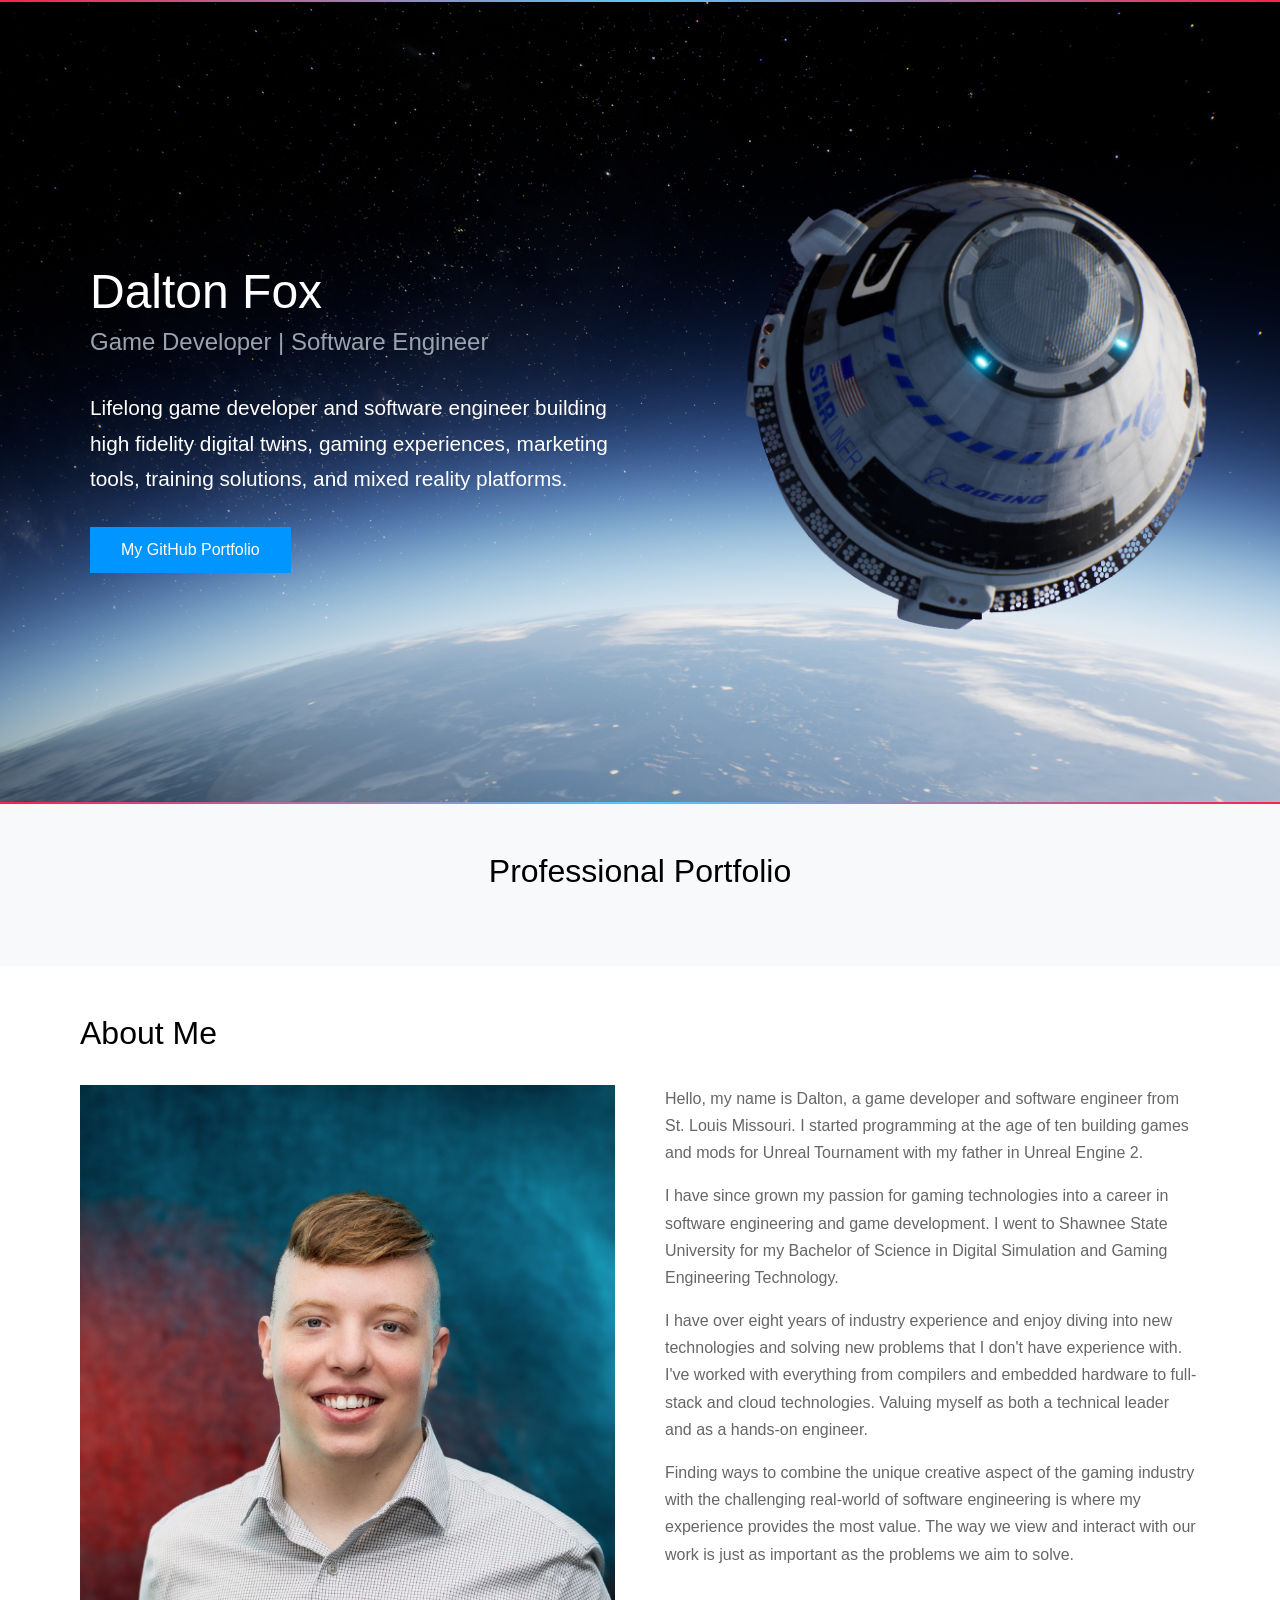
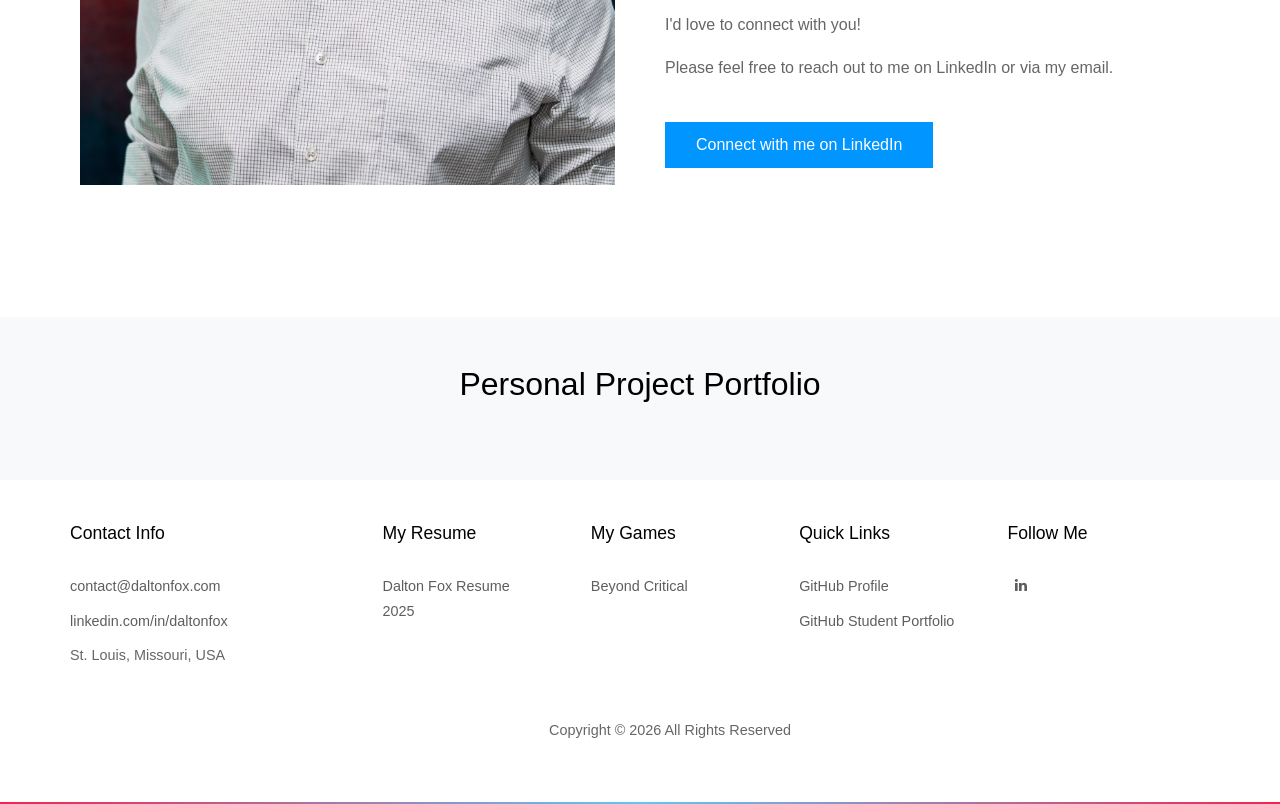
==== commit ce306cc7: "Optimization, file clean-up, lighthouse audit improvments." ====
--- a/index.html
+++ b/index.html
@@ -7,6 +7,9 @@
   <title>Dalton Fox - Portfolio</title>
   <meta charset="utf-8">
   <meta name="viewport" content="width=device-width, initial-scale=1, shrink-to-fit=no">
+  <meta name="robots" content="noindex, nofollow">
+  <meta name="description"
+    content="Dalton Fox's personal portfolio website. Showcasing his professional and personal work experience. Dalton Fox is a professional software engineer and game developer.">
 
   <link rel="icon" href="images/transparent.png">
 
@@ -46,7 +49,7 @@
           <div class="row">
             <div class="col-lg-6">
               <h1 class="text-white">Dalton Fox</h1>
-              <h4 class="text-secondary role-title">Game Developer | Software Engineer</h4>
+              <h2 class="text-secondary role-title">Game Developer | Software Engineer</h2>
               <p class="lead">Lifelong game developer and software engineer building high fidelity digital twins, gaming
                 experiences, marketing tools, training solutions, and mixed reality platforms.</p>
               <p class="github-button"><a href="https://github.com/daltonfox" class="btn smoothscroll btn-primary">My
@@ -58,7 +61,7 @@
     </div>
 
     <div>
-      <img src="images/Starliner_Banner_Back.png" alt="Image" class="img-face" style="max-width:1920px">
+      <img src="images/Starliner_Banner_Back.jpg" alt="Image" class="img-face" style="max-width:1920px">
     </div>
 
     <div class="zoom">
@@ -82,31 +85,34 @@
 
       <div class="owl-carousel slide-three-item">
         <div class="slide">
-          <a><img class="img-fluid mb-4 carousel-adjustment" src="images/737_Storm.gif" alt="Image"></a>
-        </div>
-        <div class="slide">
-          <a><img class="img-fluid mb-4 carousel-adjustment" src="images/T7A.gif" alt="Image"></a>
-        </div>
-        <div class="slide">
-          <a><img class="img-fluid mb-4 carousel-adjustment" src="images/777X_Land.gif" alt="Image"></a>
-        </div>
-        <div class="slide">
-          <a><img class="img-fluid mb-4 carousel-adjustment" src="images/CSV.gif" alt="Image"></a>
-        </div>
-        <div class="slide">
-          <a><img class="img-fluid mb-4 carousel-adjustment" src="images/SLS.gif" alt="Image"></a>
-        </div>
-        <div class="slide">
-          <a><img class="img-fluid mb-4 carousel-adjustment" src="images/Interior.gif" alt="Image"></a>
-        </div>
-        <div class="slide">
-          <a><img class="img-fluid mb-4 carousel-adjustment" src="images/C-17_Takeoff.gif" alt="Image"></a>
-        </div>
-        <div class="slide">
-          <a><img class="img-fluid mb-4 carousel-adjustment" src="images/MQ-25.gif" alt="Image"></a>
-        </div>
-        <div class="slide">
-          <a><img class="img-fluid mb-4 carousel-adjustment" src="images/Echo.gif" alt="Image"></a>
+          <img class="img-fluid mb-4 carousel-adjustment" src="images/737_Storm.gif" alt="Image">
+        </div>
+        <div class="slide">
+          <img class="img-fluid mb-4 carousel-adjustment" src="images/T7A.gif" alt="Image">
+        </div>
+        <div class="slide">
+          <img class="img-fluid mb-4 carousel-adjustment" src="images/777X_Land.gif" alt="Image">
+        </div>
+        <div class="slide">
+          <img class="img-fluid mb-4 carousel-adjustment" src="images/CSV.gif" alt="Image">
+        </div>
+        <div class="slide">
+          <img class="img-fluid mb-4 carousel-adjustment" src="images/SLS.gif" alt="Image">
+        </div>
+        <div class="slide">
+          <img class="img-fluid mb-4 carousel-adjustment" src="images/Interior.gif" alt="Image">
+        </div>
+        <div class="slide">
+          <img class="img-fluid mb-4 carousel-adjustment" src="images/C-17_Takeoff.gif" alt="Image">
+        </div>
+        <div class="slide">
+          <img class="img-fluid mb-4 carousel-adjustment" src="images/Apache.gif" alt="Image">
+        </div>
+        <div class="slide">
+          <img class="img-fluid mb-4 carousel-adjustment" src="images/MQ-25.gif" alt="Image">
+        </div>
+        <div class="slide">
+          <img class="img-fluid mb-4 carousel-adjustment" src="images/Echo.gif" alt="Image">
         </div>
       </div>
 
@@ -156,19 +162,19 @@
 
       <div class="owl-carousel slide-three-item">
         <div class="slide">
-          <a><img class="img-fluid mb-4 carousel-adjustment" src="images/ProjectOsirisSky.gif" alt="Image"></a>
-        </div>
-        <div class="slide">
-          <a><img class="img-fluid mb-4 carousel-adjustment" src="images/Image_CriticalDemo.gif" alt="Image"></a>
-        </div>
-        <div class="slide">
-          <a><img class="img-fluid mb-4 carousel-adjustment" src="images/Sacred_Valley_Animated.gif" alt="Image"></a>
-        </div>
-        <div class="slide">
-          <a><img class="img-fluid mb-4 carousel-adjustment" src="images/Image_bird.gif" alt="Image"></a>
-        </div>
-        <div class="slide">
-          <a><img class="img-fluid mb-4 carousel-adjustment" src="images/Vagrant_Demo.gif" alt="Image"></a>
+          <img class="img-fluid mb-4 carousel-adjustment" src="images/ProjectOsirisSky.gif" alt="Image">
+        </div>
+        <div class="slide">
+          <img class="img-fluid mb-4 carousel-adjustment" src="images/Image_CriticalDemo.gif" alt="Image">
+        </div>
+        <div class="slide">
+          <img class="img-fluid mb-4 carousel-adjustment" src="images/Sacred_Valley_Animated.gif" alt="Image">
+        </div>
+        <div class="slide">
+          <img class="img-fluid mb-4 carousel-adjustment" src="images/Image_bird.gif" alt="Image">
+        </div>
+        <div class="slide">
+          <img class="img-fluid mb-4 carousel-adjustment" src="images/Vagrant_Demo.gif" alt="Image">
         </div>
       </div>
 
@@ -211,8 +217,8 @@
         <div class="col-lg-2">
           <h3 class="footer-title">Follow Me</h3>
           <ul class="list-unstyled">
-            <a href="https://linkedin.com/in/daltonfox" class="social-circle p-2"><span
-                class="icon-linkedin"></span></a>
+            <li><a href="https://linkedin.com/in/daltonfox" class="social-circle p-2"
+                aria-label="Connect via LinkedIn button."><span class="icon-linkedin"></span></a></li>
           </ul>
         </div>
       </div>
--- a/css/style.css
+++ b/css/style.css
@@ -19,12 +19,7 @@
 .border-motif {
   width: 100%;
   height: 2px;
-  background-image: linear-gradient(
-    to left,
-    rgba(245, 0, 48, 0.863),
-    #5bc8fa,
-    rgba(245, 0, 48, 0.863)
-  );
+  background-image: linear-gradient(to left, #f50030dc, #5bc8fa, #f50030dc);
 }
 
 .footer-adjustment {
@@ -46,6 +41,7 @@
 
 .role-title {
   padding-bottom: 25px;
+  font-size: x-large;
 }
 
 .github-button {
@@ -237,9 +233,10 @@
   box-shadow: none !important;
 }
 .btn.btn-primary {
-  background: #40c2ff;
-  border-color: #40c2ff;
-  color: #fff;
+  background: #0095ff;
+  border-color: #0095ff;
+  color: #fff;
+  font-weight: 500;
 }
 .btn.btn-primary:hover {
   background: #0095ff;
@@ -1352,7 +1349,7 @@
   margin-bottom: 10px;
 }
 .footer a {
-  color: #888888;
+  color: #5e5e5e;
 }
 .footer a:hover {
   color: #000;
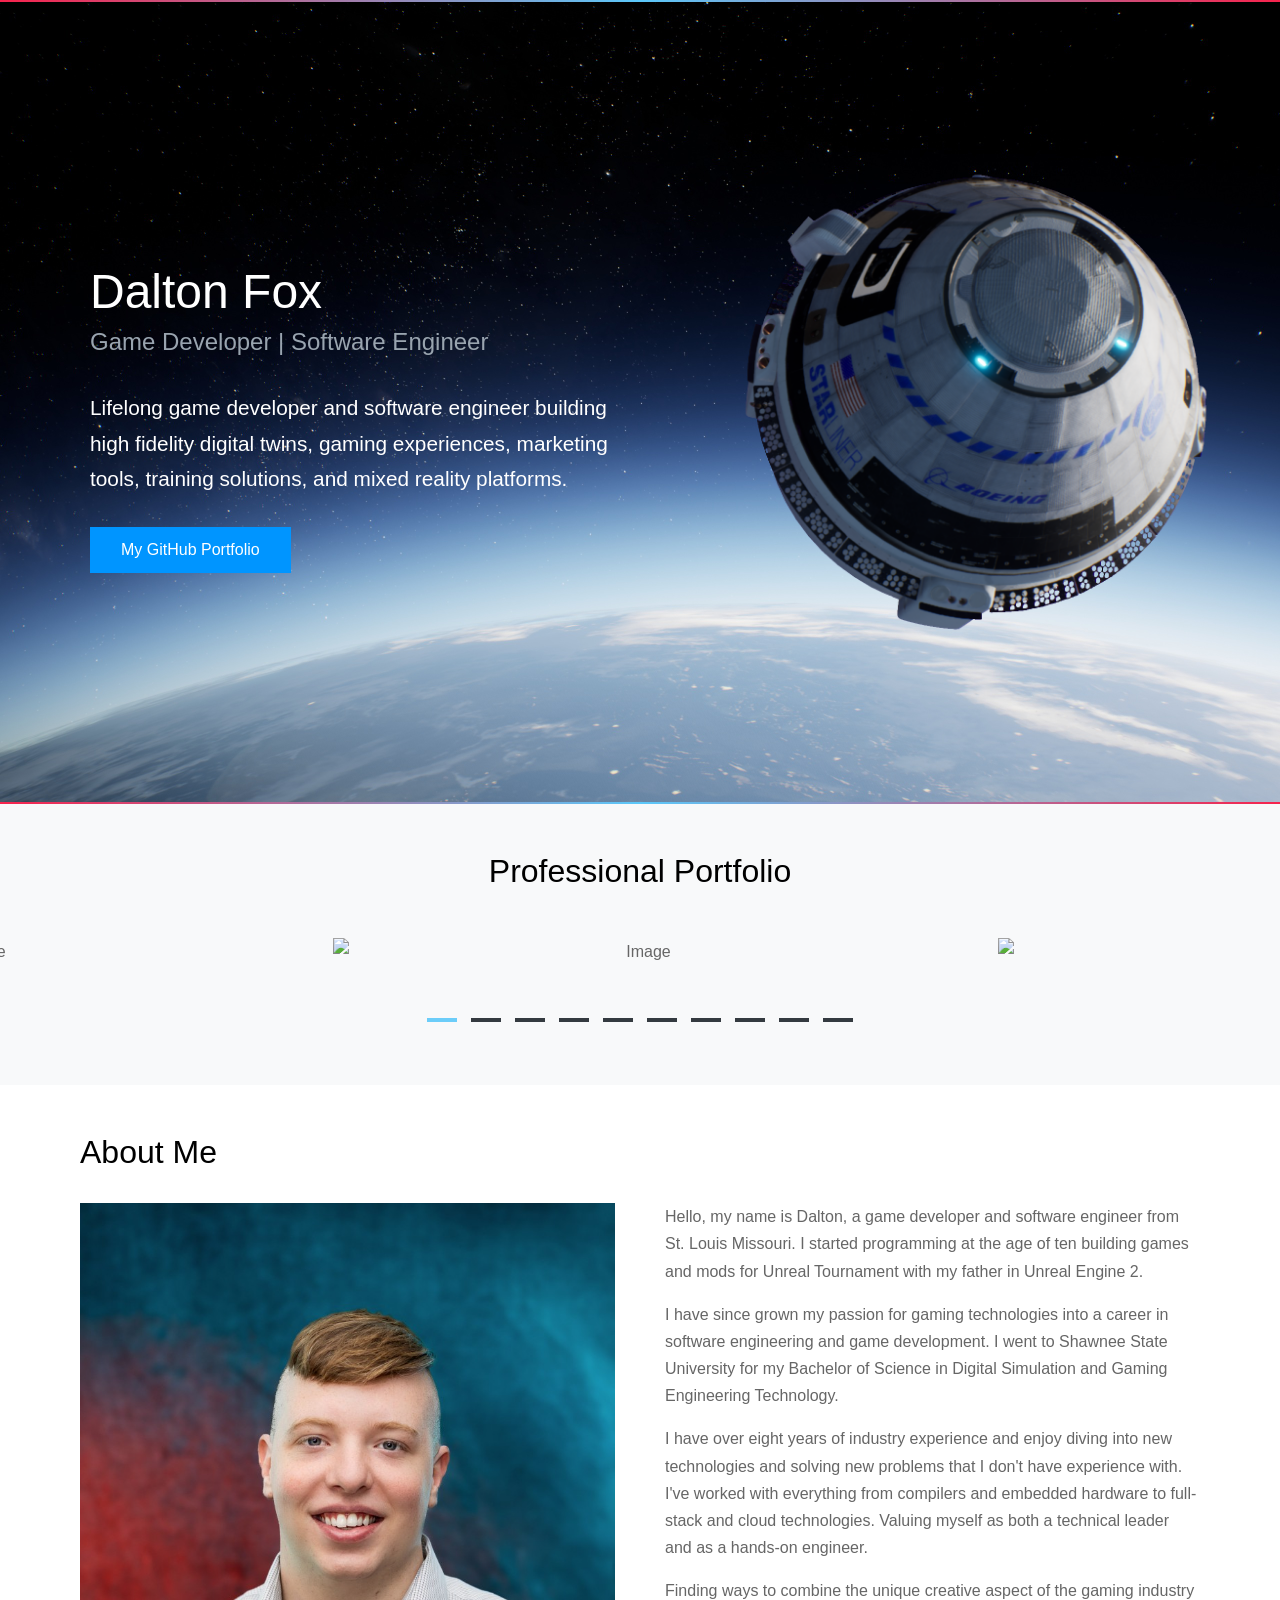
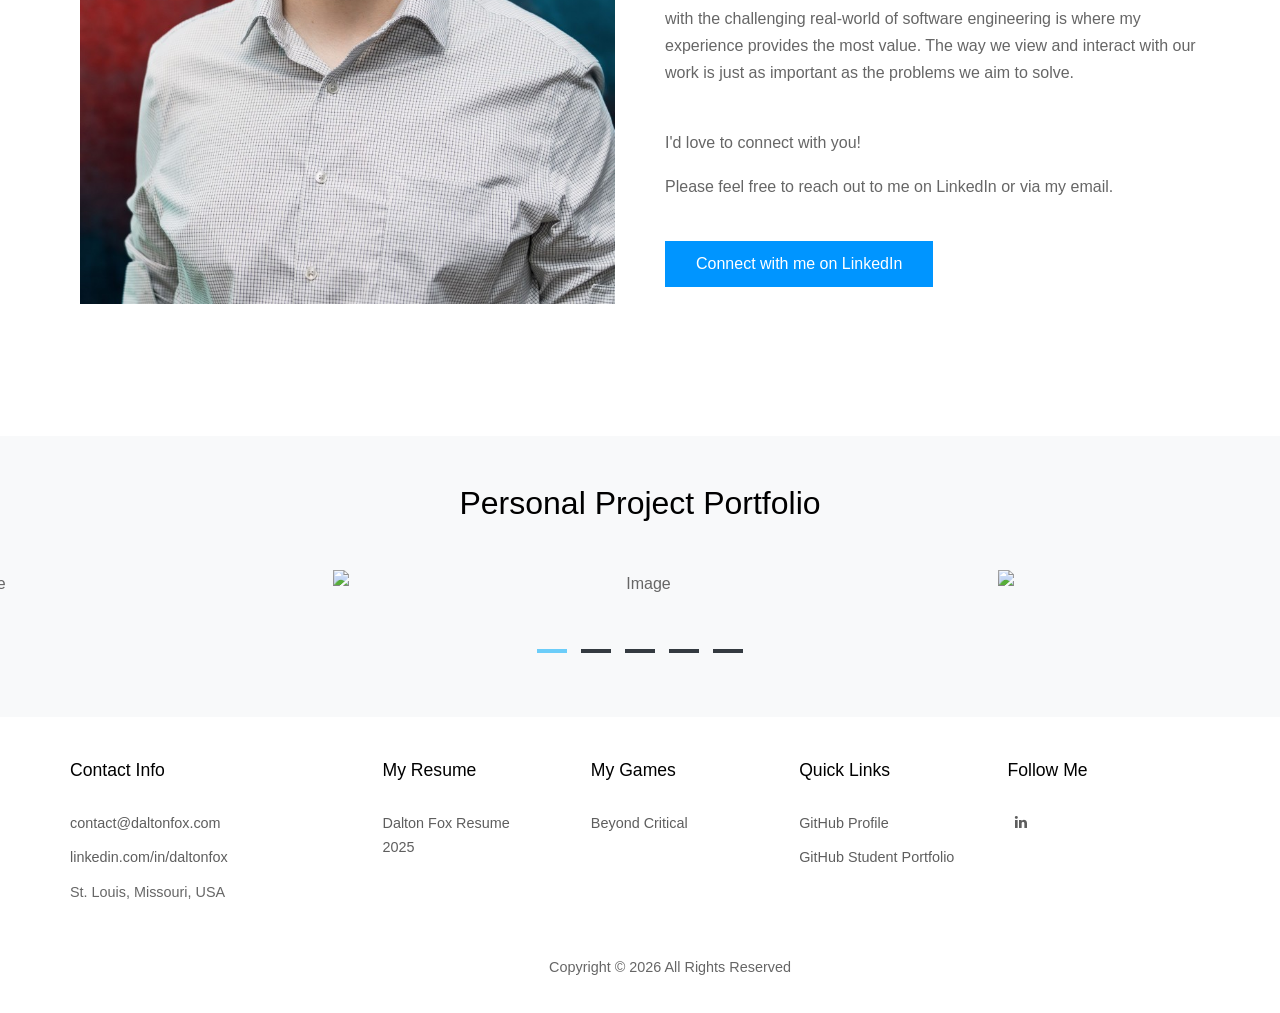
==== commit 24976953: "Clean-up" ====
--- a/index.html
+++ b/index.html
@@ -38,7 +38,6 @@
 </style>
 
 <div class="site-wrap">
-  <!-- top border motif -->
   <div class="border-motif">
   </div>
   <div class="site-blocks-cover overlay bg-light">
@@ -70,7 +69,7 @@
     </div>
 
   </div>
-  <!-- document border motif -->
+
   <div class="border-motif">
   </div>
 
@@ -232,7 +231,7 @@
 
     </div>
   </footer>
-  <!-- bottom border motif -->
+
   <div class="border-motif">
   </div>
 </div>
--- a/css/style.css
+++ b/css/style.css
@@ -1,77 +1,62 @@
-/* Base */
 html {
   overflow-x: hidden;
 }
-
 .edge-fade-left {
   position: absolute;
-
   z-index: 10;
   background-image: linear-gradient(
     to left,
     rgba(255, 255, 255, 0),
     #f8f9fa 90%
   );
-
   height: 550px;
 }
-
 .border-motif {
+  margin: auto;
   width: 100%;
   height: 2px;
+  max-width: 1920px;
   background-image: linear-gradient(to left, #f50030dc, #5bc8fa, #f50030dc);
 }
-
 .footer-adjustment {
   padding-left: 60px;
   max-width: 1600px;
 }
-
 .copyright-adjustment {
   padding-top: 40px;
 }
-
 .carousel-adjustment {
   padding-top: 20px !important;
 }
-
 .portfolio-title {
   margin-bottom: -20px !important;
 }
-
 .role-title {
   padding-bottom: 25px;
   font-size: x-large;
 }
-
 .github-button {
   padding-top: 15px;
 }
-
 .linkedin-button {
   padding-top: 25px;
 }
-
 .padding-bottom-40 {
   padding-bottom: 40px !important;
 }
-
 @media (min-width: 1900px) {
   .edge-fade-left {
     width: 20px;
   }
 }
-
 .service-icon {
   margin-bottom: 10px;
   font-size: 50px;
 }
-
 .use-case {
   font-size: 30px;
   color: #40c2ff;
 }
-
 .edge-fade-right {
   position: absolute;
   transform: translateX(9500%);
@@ -84,22 +69,18 @@
   width: 20px;
   height: 550px;
 }
-
 .edge-fade-bleft {
   position: absolute;
   transform: translateX(-1950%);
   z-index: 20;
   background-image: linear-gradient(to left, rgba(255, 255, 255, 0), #fff 90%);
-
   height: 1065px;
 }
-
 @media (min-width: 1900px) {
   .edge-fade-bleft {
     width: 20px;
   }
 }
-
 .edge-fade-bright {
   position: absolute;
   z-index: 10;
@@ -108,7 +89,6 @@
   width: 20px;
   height: 1065px;
 }
-
 .edge-fade-aleft {
   position: absolute;
   z-index: 20;
@@ -116,7 +96,6 @@
   background-image: linear-gradient(to left, rgba(255, 255, 255, 0), #6dcefb);
   height: 320px;
 }
-
 .edge-fade-aright {
   position: absolute;
   z-index: 10;
@@ -125,39 +104,33 @@
   width: 20px;
   height: 320px;
 }
-
 @media (min-width: 1000px) {
   .edge-fade-aright {
     transform: translateX(4700%);
   }
 }
-
 @media (min-width: 1200px) {
   .edge-fade-aright {
     transform: translateX(5600%);
   }
 }
-
 body {
   line-height: 1.7;
-  color: #666666;
+  color: #666;
   font-weight: 400;
   font-size: 1rem;
-  font-family: "Nunito", -apple-system, BlinkMacSystemFont, "Segoe UI", Roboto,
+  font-family: Nunito, -apple-system, BlinkMacSystemFont, "Segoe UI", Roboto,
     "Helvetica Neue", Arial, "Noto Sans", sans-serif, "Apple Color Emoji",
     "Segoe UI Emoji", "Segoe UI Symbol", "Noto Color Emoji";
 }
-
 ::-moz-selection {
   background: #000;
   color: #fff;
 }
-
 ::selection {
   background: #000;
   color: #fff;
 }
-
 a {
   -webkit-transition: 0.3s all ease;
   -o-transition: 0.3s all ease;
@@ -166,46 +139,38 @@
 a:hover {
   text-decoration: none;
 }
-
+.h1,
+.h2,
+.h3,
+.h4,
+.h5,
 h1,
 h2,
 h3,
 h4,
-h5,
-.h1,
-.h2,
-.h3,
-.h4,
-.h5 {
+h5 {
   color: #000;
 }
-
 .border-2 {
   border-width: 2px;
 }
-
 .text-black {
   color: #000 !important;
 }
-
 .bg-black {
   background: #000 !important;
 }
-
 .color-black-opacity-5 {
   color: rgba(0, 0, 0, 0.5);
 }
-
 .color-white-opacity-5 {
   color: rgba(255, 255, 255, 0.5);
 }
-
 body:after {
   -webkit-transition: 0.3s all ease-in-out;
   -o-transition: 0.3s all ease-in-out;
   transition: 0.3s all ease-in-out;
 }
-
 .offcanvas-menu {
   position: relative;
 }
@@ -219,16 +184,15 @@
   z-index: 999;
   background: rgba(0, 0, 0, 0.2);
 }
-
 .btn {
   font-size: 16px;
-  border-radius: 0px;
+  border-radius: 0;
   padding: 10px 30px;
 }
-.btn:hover,
 .btn:active,
-.btn:focus {
-  outline: none;
+.btn:focus,
+.btn:hover {
+  outline: 0;
   -webkit-box-shadow: none !important;
   box-shadow: none !important;
 }
@@ -243,40 +207,23 @@
   border-color: #0095ff;
   color: #fff;
 }
-.btn.btn-primary.btn-black--hover:hover {
-  background: #666666;
-  color: #fff;
-}
-.btn.btn-primary-2 {
-  background: #feaa24;
-  border-color: #feaa24;
-  color: #fff;
-}
-.btn.btn-primary-2:hover {
-  background: #0095ff;
-  border-color: #0095ff;
-  color: #fff;
-}
 .btn.btn-primary.btn-black--hover-2:hover {
-  background: #666666;
-  color: #fff;
-}
-
+  background: #666;
+  color: #fff;
+}
 .line-height-1 {
   line-height: 1 !important;
 }
-
 .bg-black {
   background: #000;
 }
-
 .form-control {
   height: 43px;
   border-radius: 30px;
-  font-family: "Nunito", -apple-system, BlinkMacSystemFont, "Segoe UI", Roboto,
+  font-family: Nunito, -apple-system, BlinkMacSystemFont, "Segoe UI", Roboto,
     "Helvetica Neue", Arial, "Noto Sans", sans-serif, "Apple Color Emoji",
     "Segoe UI Emoji", "Segoe UI Symbol", "Noto Color Emoji";
-  background: transparent !important;
+  background: 0 0 !important;
   color: #fff !important;
   border-color: rgba(255, 255, 255, 0.5) !important;
   border-bottom-width: 2px !important;
@@ -285,29 +232,24 @@
 .form-control:focus {
   border-color: #fff !important;
 }
-.form-control:hover,
 .form-control:active,
-.form-control:focus {
+.form-control:focus,
+.form-control:hover {
   -webkit-box-shadow: none !important;
   box-shadow: none !important;
 }
 .form-control::-webkit-input-placeholder {
-  /* Chrome/Opera/Safari */
   color: rgba(255, 255, 255, 0.5);
 }
 .form-control::-moz-placeholder {
-  /* Firefox 19+ */
   color: rgba(255, 255, 255, 0.5);
 }
 .form-control:-ms-input-placeholder {
-  /* IE 10+ */
   color: rgba(255, 255, 255, 0.5);
 }
 .form-control:-moz-placeholder {
-  /* Firefox 18- */
   color: rgba(255, 255, 255, 0.5);
 }
-
 .site-section {
   padding: 2.5em 0;
 }
@@ -319,10 +261,9 @@
 .site-section.site-section-sm {
   padding: 3em 0;
 }
-
 .site-section-heading {
   padding-bottom: 20px;
-  margin-bottom: 0px;
+  margin-bottom: 0;
   position: relative;
   font-size: 2.5rem;
 }
@@ -331,10 +272,9 @@
     font-size: 3rem;
   }
 }
-
 .site-footer {
   padding: 4em 0;
-  background: #333333;
+  background: #333;
 }
 @media (min-width: 768px) {
   .site-footer {
@@ -354,10 +294,10 @@
   color: #fff;
 }
 .site-footer a {
-  color: #999999;
+  color: #999;
 }
 .site-footer a:hover {
-  color: white;
+  color: #fff;
 }
 .site-footer ul li {
   margin-bottom: 10px;
@@ -366,22 +306,18 @@
   font-size: 16px;
   color: #fff;
 }
-
 .bg-text-line {
   display: inline;
   background: #000;
   -webkit-box-shadow: 20px 0 0 #000, -20px 0 0 #000;
   box-shadow: 20px 0 0 #000, -20px 0 0 #000;
 }
-
 .text-white-opacity-05 {
   color: rgba(255, 255, 255, 0.5);
 }
-
 .text-black-opacity-05 {
   color: rgba(0, 0, 0, 0.5);
 }
-
 .hover-bg-enlarge {
   overflow: hidden;
   position: relative;
@@ -399,9 +335,9 @@
   -o-transition: 0.8s all ease-in-out;
   transition: 0.8s all ease-in-out;
 }
-.hover-bg-enlarge:hover > div,
+.hover-bg-enlarge:active > div,
 .hover-bg-enlarge:focus > div,
-.hover-bg-enlarge:active > div {
+.hover-bg-enlarge:hover > div {
   -webkit-transform: scale(1.2);
   -ms-transform: scale(1.2);
   transform: scale(1.2);
@@ -411,7 +347,6 @@
     height: 300px !important;
   }
 }
-
 .bg-image {
   background-size: cover;
   background-position: center center;
@@ -436,20 +371,17 @@
   position: relative;
   z-index: 1;
 }
-
 @media (max-width: 991.98px) {
   .img-md-fluid {
     max-width: 100%;
   }
 }
-
 @media (max-width: 991.98px) {
   .display-1,
   .display-3 {
     font-size: 3rem;
   }
 }
-
 .play-single-big {
   width: 90px;
   height: 90px;
@@ -475,11 +407,9 @@
   width: 120px;
   height: 120px;
 }
-
 .overlap-to-top {
   margin-top: -150px;
 }
-
 .ul-check {
   margin-bottom: 50px;
 }
@@ -493,7 +423,7 @@
   left: 0;
   font-size: 20px;
   top: -0.3rem;
-  font-family: "icomoon";
+  font-family: icomoon;
   content: "\e5ca";
   position: absolute;
 }
@@ -513,7 +443,6 @@
 .ul-check li.remove:before {
   color: #dee2e6;
 }
-
 .select-wrap,
 .wrap-icon {
   position: relative;
@@ -535,10 +464,8 @@
   appearance: none;
   width: 100%;
 }
-
-/* Navbar */
 .site-navbar {
-  margin-bottom: 0px;
+  margin-bottom: 0;
   z-index: 1999;
   position: absolute;
   top: 0;
@@ -568,8 +495,8 @@
   text-decoration: none !important;
   color: rgba(255, 255, 255, 0.7) !important;
 }
-.site-navbar .site-navigation .site-menu > li > a:hover,
-.site-navbar .site-navigation .site-menu > li > a.active {
+.site-navbar .site-navigation .site-menu > li > a.active,
+.site-navbar .site-navigation .site-menu > li > a:hover {
   color: #fff !important;
 }
 .site-navbar .site-navigation .site-menu > li > a:hover {
@@ -591,7 +518,7 @@
   -webkit-transform: translateY(-50%);
   -ms-transform: translateY(-50%);
   transform: translateY(-50%);
-  font-family: "icomoon";
+  font-family: icomoon;
 }
 .site-navbar .site-navigation .site-menu .has-children .dropdown {
   visibility: hidden;
@@ -602,9 +529,9 @@
   border-top: 2px solid #5bc8fa;
   -webkit-box-shadow: 0 2px 10px -2px rgba(0, 0, 0, 0.1);
   box-shadow: 0 2px 10px -2px rgba(0, 0, 0, 0.1);
-  padding: 0px 0;
+  padding: 0 0;
   margin-top: 20px;
-  margin-left: 0px;
+  margin-left: 0;
   background: #fff;
   -webkit-transition: 0.2s 0s;
   -o-transition: 0.2s 0s;
@@ -695,27 +622,26 @@
   left: 100%;
   top: 0;
 }
-.site-navbar .site-navigation .site-menu .has-children:hover > a,
+.site-navbar .site-navigation .site-menu .has-children:active > a,
 .site-navbar .site-navigation .site-menu .has-children:focus > a,
-.site-navbar .site-navigation .site-menu .has-children:active > a {
+.site-navbar .site-navigation .site-menu .has-children:hover > a {
   color: #5bc8fa;
 }
-.site-navbar .site-navigation .site-menu .has-children:hover,
+.site-navbar .site-navigation .site-menu .has-children:active,
 .site-navbar .site-navigation .site-menu .has-children:focus,
-.site-navbar .site-navigation .site-menu .has-children:active {
+.site-navbar .site-navigation .site-menu .has-children:hover {
   cursor: pointer;
 }
-.site-navbar .site-navigation .site-menu .has-children:hover > .dropdown,
+.site-navbar .site-navigation .site-menu .has-children:active > .dropdown,
 .site-navbar .site-navigation .site-menu .has-children:focus > .dropdown,
-.site-navbar .site-navigation .site-menu .has-children:active > .dropdown {
+.site-navbar .site-navigation .site-menu .has-children:hover > .dropdown {
   -webkit-transition-delay: 0s;
   -o-transition-delay: 0s;
   transition-delay: 0s;
-  margin-top: 0px;
+  margin-top: 0;
   visibility: visible;
   opacity: 1;
 }
-
 .site-mobile-menu {
   width: 300px;
   position: fixed;
@@ -734,9 +660,9 @@
   transition: 0.3s all ease-in-out;
 }
 .offcanvas-menu .site-mobile-menu {
-  -webkit-transform: translateX(0%);
-  -ms-transform: translateX(0%);
-  transform: translateX(0%);
+  -webkit-transform: translateX(0);
+  -ms-transform: translateX(0);
+  transform: translateX(0);
 }
 .site-mobile-menu .site-mobile-menu-header {
   width: 100%;
@@ -752,7 +678,7 @@
   font-size: 30px;
   display: inline-block;
   padding-left: 10px;
-  padding-right: 0px;
+  padding-right: 0;
   line-height: 1;
   cursor: pointer;
   -webkit-transition: 0.3s all ease;
@@ -762,7 +688,7 @@
 .site-mobile-menu .site-mobile-menu-header .site-mobile-menu-logo {
   float: left;
   margin-top: 10px;
-  margin-left: 0px;
+  margin-left: 0;
 }
 .site-mobile-menu .site-mobile-menu-header .site-mobile-menu-logo a {
   display: inline-block;
@@ -806,7 +732,7 @@
 }
 .site-mobile-menu .site-nav-wrap .arrow-collapse {
   position: absolute;
-  right: 0px;
+  right: 0;
   top: 10px;
   z-index: 20;
   width: 36px;
@@ -821,7 +747,7 @@
 .site-mobile-menu .site-nav-wrap .arrow-collapse:before {
   font-size: 12px;
   z-index: 20;
-  font-family: "icomoon";
+  font-family: icomoon;
   content: "\f078";
   position: absolute;
   top: 50%;
@@ -883,7 +809,6 @@
 .site-mobile-menu .site-nav-wrap[data-class="social"] > li:first-child a {
   padding-left: 15px !important;
 }
-
 .sticky-wrapper {
   position: absolute;
   z-index: 100;
@@ -906,8 +831,8 @@
 .sticky-wrapper .site-navbar .site-menu > li > a {
   color: rgba(255, 255, 255, 0.7) !important;
 }
-.sticky-wrapper .site-navbar .site-menu > li > a:hover,
-.sticky-wrapper .site-navbar .site-menu > li > a.active {
+.sticky-wrapper .site-navbar .site-menu > li > a.active,
+.sticky-wrapper .site-navbar .site-menu > li > a:hover {
   color: #fff !important;
 }
 .sticky-wrapper.is-sticky .site-navbar {
@@ -928,22 +853,19 @@
 .sticky-wrapper.is-sticky .site-navbar .site-menu > li > a {
   color: #000 !important;
 }
-.sticky-wrapper.is-sticky .site-navbar .site-menu > li > a:hover,
-.sticky-wrapper.is-sticky .site-navbar .site-menu > li > a.active {
+.sticky-wrapper.is-sticky .site-navbar .site-menu > li > a.active,
+.sticky-wrapper.is-sticky .site-navbar .site-menu > li > a:hover {
   color: #5bc8fa !important;
 }
 .sticky-wrapper .shrink {
   padding-top: 10px !important;
   padding-bottom: 10px !important;
 }
-
 video.center {
   display: block;
   margin-left: auto;
   margin-right: auto;
 }
-
-/* Blocks */
 .site-blocks-cover {
   background-size: cover;
   background-repeat: no-repeat;
@@ -993,7 +915,6 @@
     transform: translate(-70%, -50%);
   }
 }
-
 .section-title {
   position: relative;
 }
@@ -1016,16 +937,14 @@
 .section-title.text-center:after {
   background: #fff;
 }
-
 .position-relative {
   position: relative;
 }
-
 .service {
   padding: 30px;
   background: #fff;
-  -webkit-box-shadow: 0 1px 2px 0px rgba(0, 0, 0, 0.1);
-  box-shadow: 0 1px 2px 0px rgba(0, 0, 0, 0.1);
+  -webkit-box-shadow: 0 1px 2px 0 rgba(0, 0, 0, 0.1);
+  box-shadow: 0 1px 2px 0 rgba(0, 0, 0, 0.1);
   -webkit-transition: 0.3s all ease-in-out;
   -o-transition: 0.3s all ease-in-out;
   transition: 0.3s all ease-in-out;
@@ -1053,18 +972,16 @@
   color: #fff;
   text-align: center;
 }
-.service .service-about *:last-child {
+.service .service-about :last-child {
   margin-bottom: 0;
 }
 .service .service-about h3 {
   font-size: 1.2rem;
   margin-bottom: 10px;
 }
-
 .gal-item {
   margin-bottom: 30px;
 }
-
 .filters .btn {
   border-color: transparent;
   font-size: 0.8rem;
@@ -1077,9 +994,9 @@
   border: none !important;
   text-transform: uppercase;
 }
-.filters .btn:hover,
+.filters .btn:active,
 .filters .btn:focus,
-.filters .btn:active {
+.filters .btn:hover {
   border-color: transparent !important;
   background: rgba(52, 58, 64, 0.3) !important;
   color: #000;
@@ -1089,9 +1006,6 @@
   color: #fff;
   border-color: #000 !important;
 }
-
-/* Isotope Transitions
-------------------------------- */
 .isotope,
 .isotope .item {
   -webkit-transition-duration: 0.8s;
@@ -1100,7 +1014,6 @@
   -o-transition-duration: 0.8s;
   transition-duration: 0.8s;
 }
-
 .isotope {
   -webkit-transition-property: height, width;
   -moz-transition-property: height, width;
@@ -1108,7 +1021,6 @@
   -o-transition-property: height, width;
   transition-property: height, width;
 }
-
 .isotope .item {
   -webkit-transition-property: -webkit-transform, opacity;
   -moz-transition-property: -moz-transform, opacity;
@@ -1120,8 +1032,6 @@
   transition-property: transform, opacity;
   transition-property: transform, opacity, -webkit-transform;
 }
-
-/* responsive media queries */
 .item {
   border: none;
   margin-bottom: 30px;
@@ -1184,7 +1094,7 @@
   visibility: visible;
 }
 .item .item-wrap:hover span {
-  margin-top: 0px;
+  margin-top: 0;
   opacity: 1;
   visibility: visible;
   -webkit-transform: translate(-50%, -50%) scale(1);
@@ -1199,7 +1109,6 @@
   -o-transition: 0.3s all ease-in-out;
   transition: 0.3s all ease-in-out;
 }
-
 .slide-one-item .slide {
   text-align: center;
 }
@@ -1218,7 +1127,7 @@
   color: #fff;
   font-size: 2.2rem;
   font-style: normal;
-  font-family: "icomoon";
+  font-family: icomoon;
   content: "\e244";
 }
 .slide-one-item .slide cite {
@@ -1226,12 +1135,10 @@
   font-size: 1rem;
   color: rgba(255, 255, 255, 1);
 }
-
 .mx {
   max-height: 850px;
   max-width: 100%;
 }
-
 .slide-one-item .owl-dots {
   text-align: center;
 }
@@ -1252,7 +1159,6 @@
 .slide-one-item .owl-dots .owl-dot.active > span {
   background: #ffffffdc;
 }
-
 .slide-three-item .slide {
   text-align: center;
 }
@@ -1271,7 +1177,7 @@
   color: #5bc8fae3;
   font-size: 2.2rem;
   font-style: normal;
-  font-family: "icomoon";
+  font-family: icomoon;
   content: "\e244";
 }
 .slide-three-item .slide cite {
@@ -1279,7 +1185,6 @@
   font-size: 1rem;
   color: rgba(255, 255, 255, 0.5);
 }
-
 .slide-three-item .owl-dots {
   text-align: center;
 }
@@ -1292,7 +1197,7 @@
   display: inline-block;
   width: 30px;
   height: 4px;
-  border-radius: 0%;
+  border-radius: 0;
 }
 .slide-three-item .owl-dots .owl-dot:hover > span {
   background: #0095ff;
@@ -1300,17 +1205,14 @@
 .slide-three-item .owl-dots .owl-dot.active > span {
   background: #5bc8fae3;
 }
-
 .blog_entry img {
   border-top-left-radius: 4px;
   border-top-right-radius: 4px;
 }
-
 .blog_entry > div {
   border: 1px solid #eee;
   border-top: none;
 }
-
 .blog_entry h3 {
   font-size: 1.3rem;
 }
@@ -1320,24 +1222,21 @@
 .blog_entry h3 a:hover {
   color: #5bc8fa;
 }
-
 .blog_entry .date {
-  color: #999999;
+  color: #999;
   display: block;
   font-size: 0.9rem;
   margin-bottom: 15px;
 }
-
 .form .form-control {
   border: none;
-  border-radius: 0px;
+  border-radius: 0;
   border-bottom: 1px solid #eee;
 }
 .form .form-control:active,
 .form .form-control:focus {
   border-color: #000;
 }
-
 .footer {
   font-size: 0.9rem;
 }
@@ -1354,7 +1253,6 @@
 .footer a:hover {
   color: #000;
 }
-
 .progress {
   overflow: visible;
   margin-bottom: 26px;
@@ -1390,8 +1288,6 @@
   border-width: 5px;
   margin-left: -5px;
 }
-
-/* Blog */
 .sidebar-box {
   margin-bottom: 30px;
   padding: 25px;
@@ -1400,14 +1296,13 @@
   float: left;
   background: #fff;
 }
-.sidebar-box *:last-child {
+.sidebar-box :last-child {
   margin-bottom: 0;
 }
 .sidebar-box h3 {
   font-size: 18px;
   margin-bottom: 15px;
 }
-
 .categories li,
 .sidelink li {
   position: relative;
@@ -1438,11 +1333,9 @@
   color: #000;
   font-style: italic;
 }
-
 .comment-form-wrap {
   clear: both;
 }
-
 .comment-list {
   padding: 0;
   margin: 0;
@@ -1493,7 +1386,6 @@
   color: #000;
   background: #e3e3e3;
 }
-
 .search-form {
   background: #f7f7f7;
   padding: 10px;
@@ -1513,7 +1405,6 @@
   -ms-transform: translateY(-50%);
   transform: translateY(-50%);
 }
-
 figure figcaption {
   margin-top: 0.5rem;
   font-style: italic;
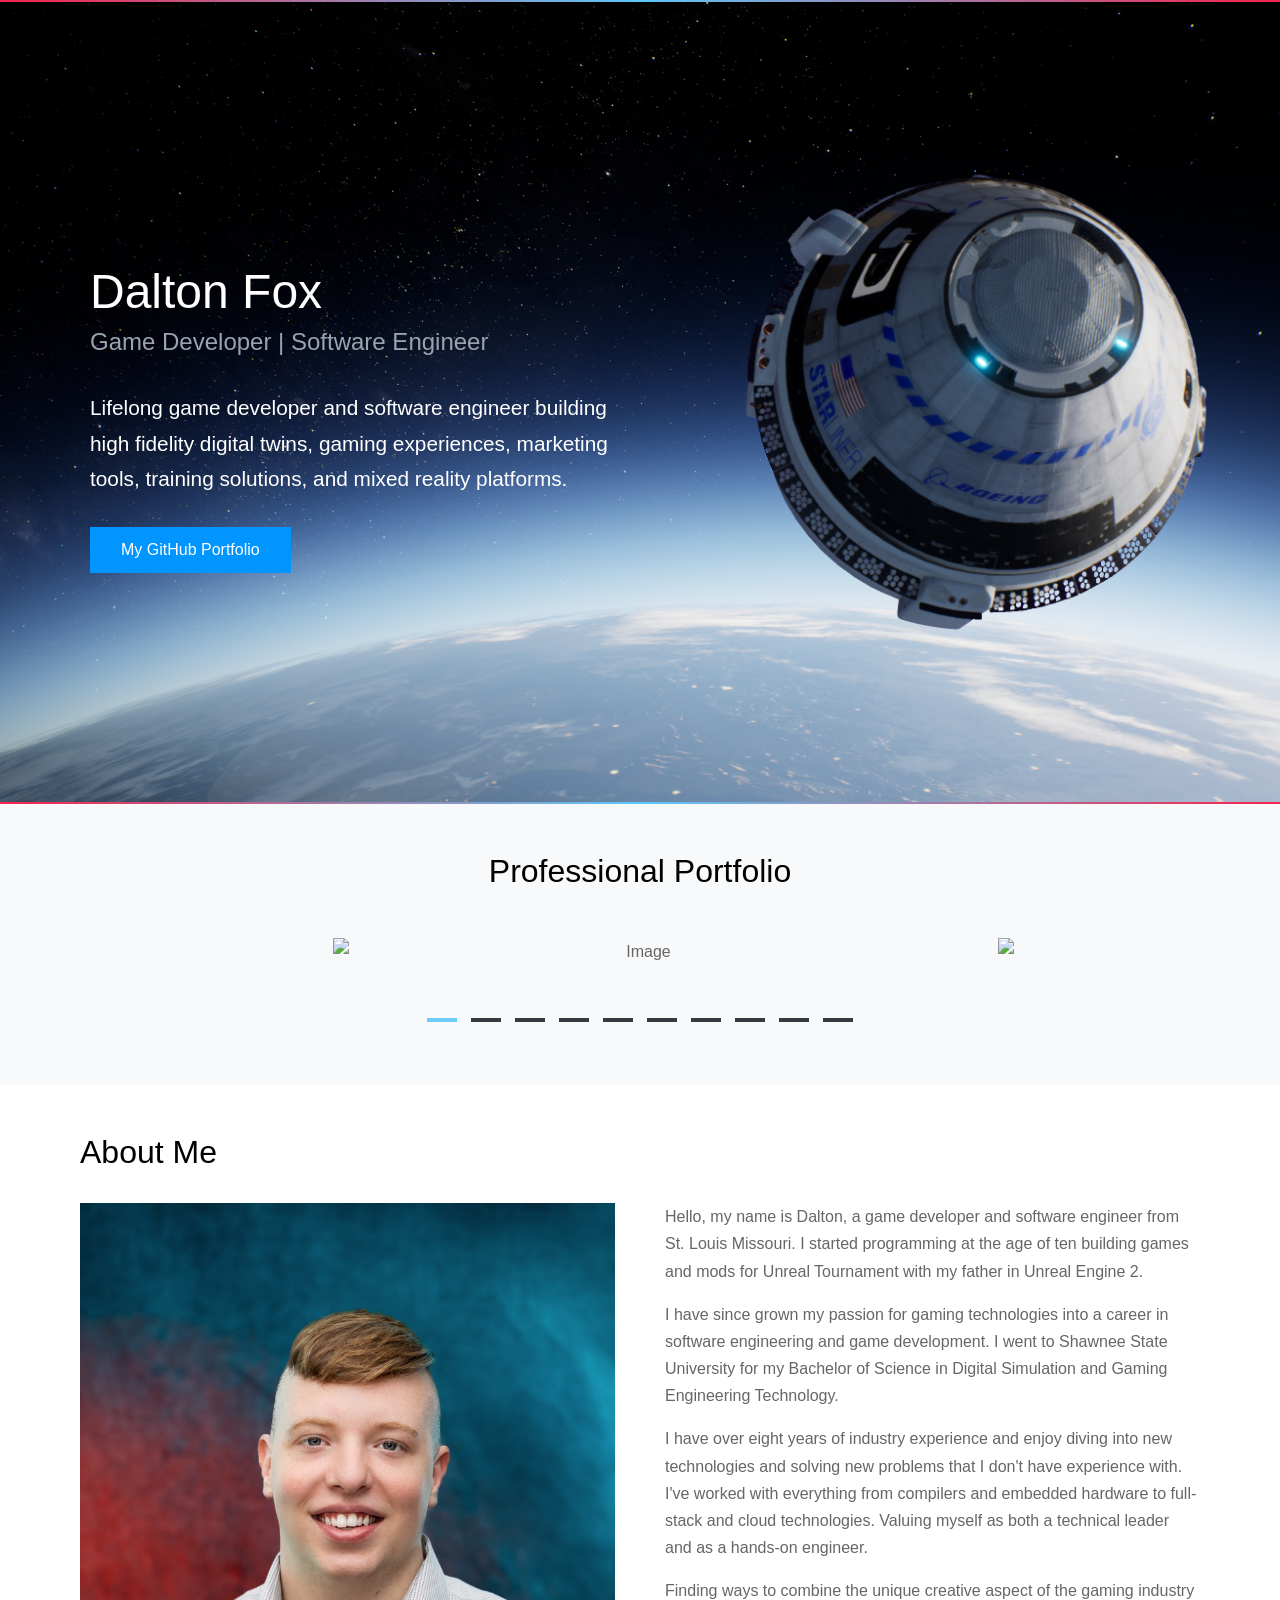
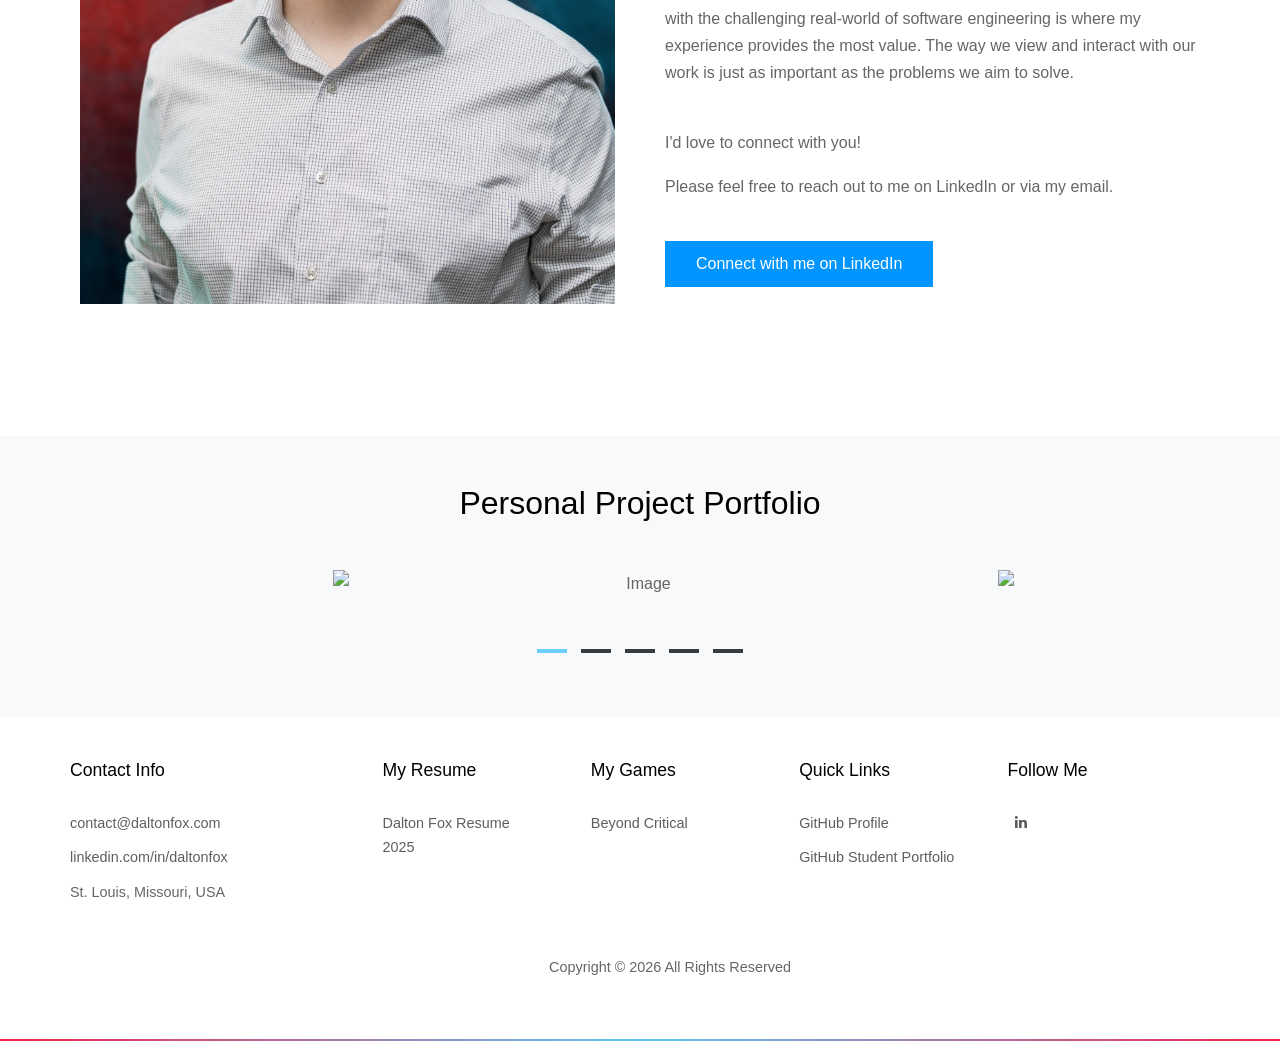
==== commit c3f58e51: "Cleanup unused files, removed un-used js, removed un-used media files, fixed HTML violation for docu" ====
--- a/index.html
+++ b/index.html
@@ -16,26 +16,10 @@
   <link rel="stylesheet" href="fonts/icomoon/style.css">
   <link rel="stylesheet" href="css/bootstrap.min.css">
   <link rel="stylesheet" href="css/owl.carousel.min.css">
-  <link rel="stylesheet" href="css/owl.theme.default.min.css">
   <link rel="stylesheet" href="css/style.css">
-  <link rel="stylesheet" href="css/themify-icons.css">
 
   <link href="https://fonts.googleapis.com/css?family=Ubuntu:300,400,700&display=swap" rel="stylesheet">
 </head>
-
-<style>
-  body {
-    overflow-y: scroll;
-    overflow-x: hidden;
-    scrollbar-width: none;
-    -ms-overflow-style: none;
-  }
-
-  body::-webkit-scrollbar {
-    width: 0;
-    height: 0;
-  }
-</style>
 
 <div class="site-wrap">
   <div class="border-motif">
@@ -223,9 +207,7 @@
       </div>
       <div class="row">
         <div class="col-12 text-center">
-          <p>Copyright &copy;
-            <script>document.write(new Date().getFullYear());</script> All Rights Reserved
-          </p>
+          <p id="copyright"></p>
         </div>
       </div>
 
@@ -237,15 +219,10 @@
 </div>
 </body>
 
-<script src="js/jquery-3.4.1.min.js"></script>
-<script src="js/jquery-ui.js"></script>
-<script src="js/popper.min.js"></script>
+<script src="js/jquery-3.7.1.min.js"></script>
 <script src="js/bootstrap.min.js"></script>
 <script src="js/owl.carousel.min.js"></script>
-<script src="js/jquery.easing.1.3.js"></script>
 <script src="js/aos.js"></script>
-<script src="js/jquery.fancybox.min.js"></script>
-<script src="js/jquery.sticky.js"></script>
 <script src="js/main.js"></script>
 
 </html>
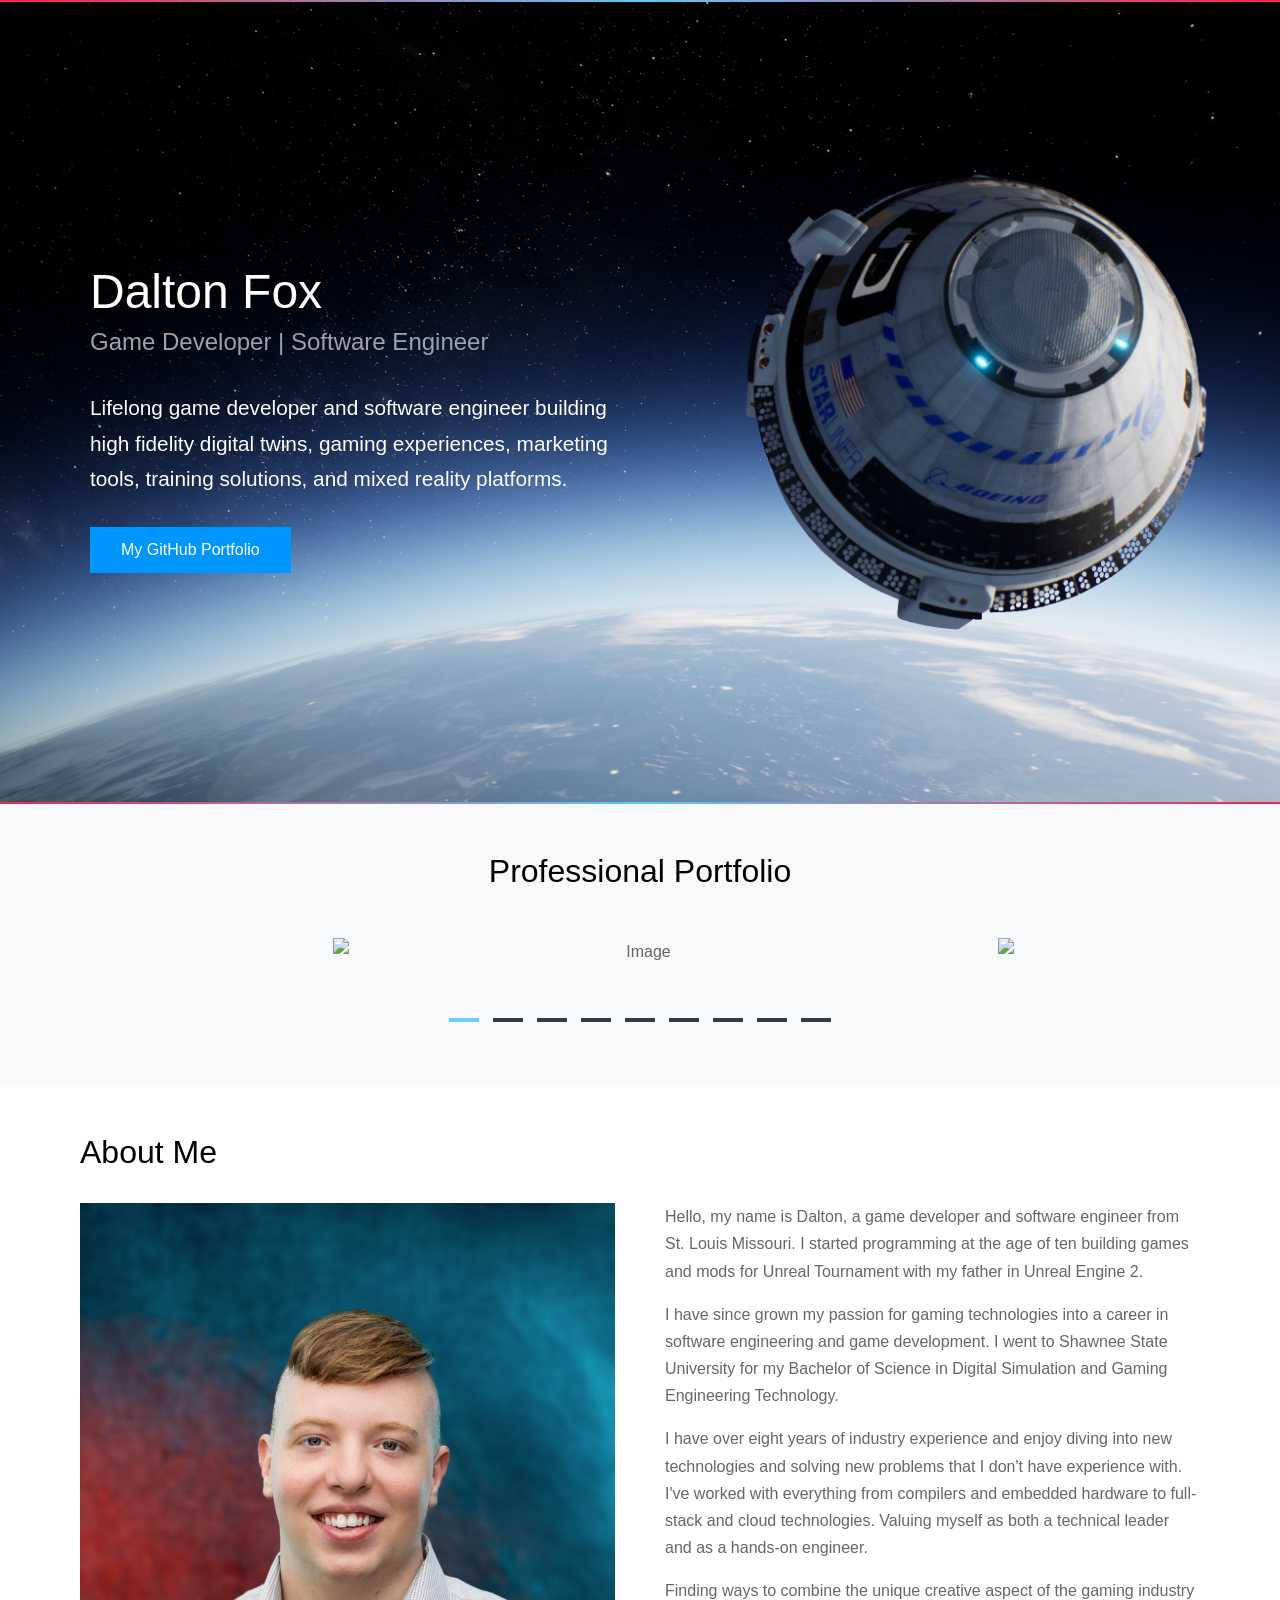
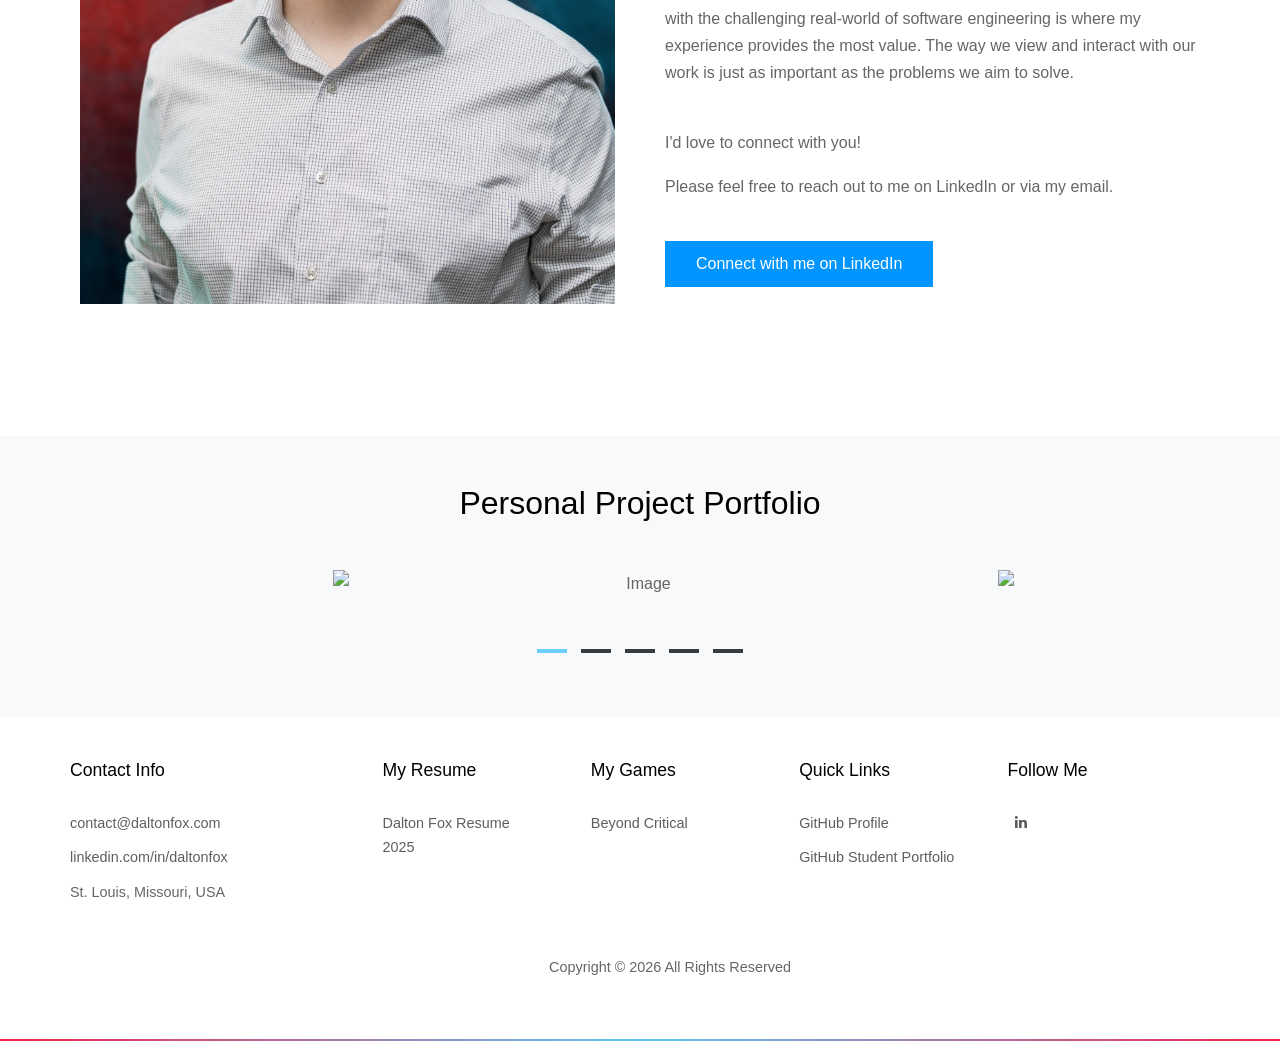
==== commit 12bb1cc7: "Removed Apache animation to improve performance and mobile device compatibility." ====
--- a/index.html
+++ b/index.html
@@ -87,9 +87,6 @@
         </div>
         <div class="slide">
           <img class="img-fluid mb-4 carousel-adjustment" src="images/C-17_Takeoff.gif" alt="Image">
-        </div>
-        <div class="slide">
-          <img class="img-fluid mb-4 carousel-adjustment" src="images/Apache.gif" alt="Image">
         </div>
         <div class="slide">
           <img class="img-fluid mb-4 carousel-adjustment" src="images/MQ-25.gif" alt="Image">
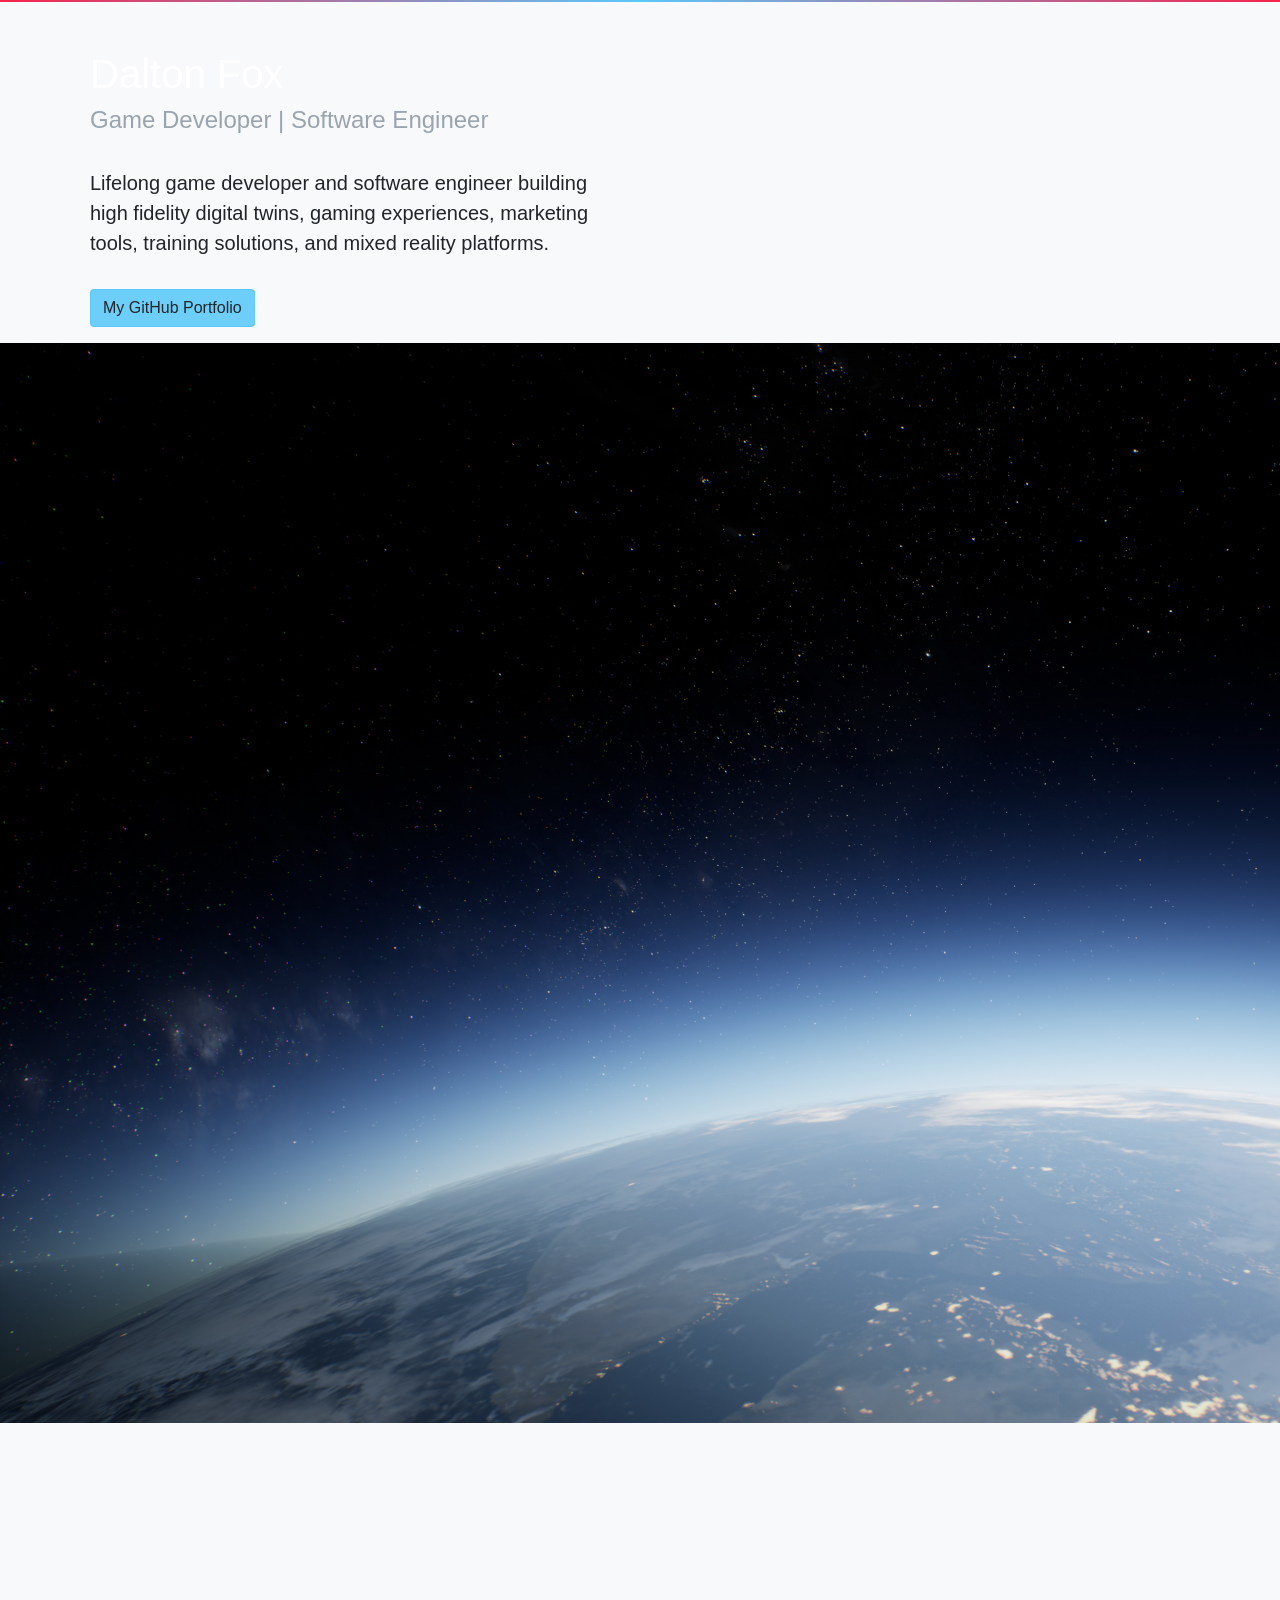
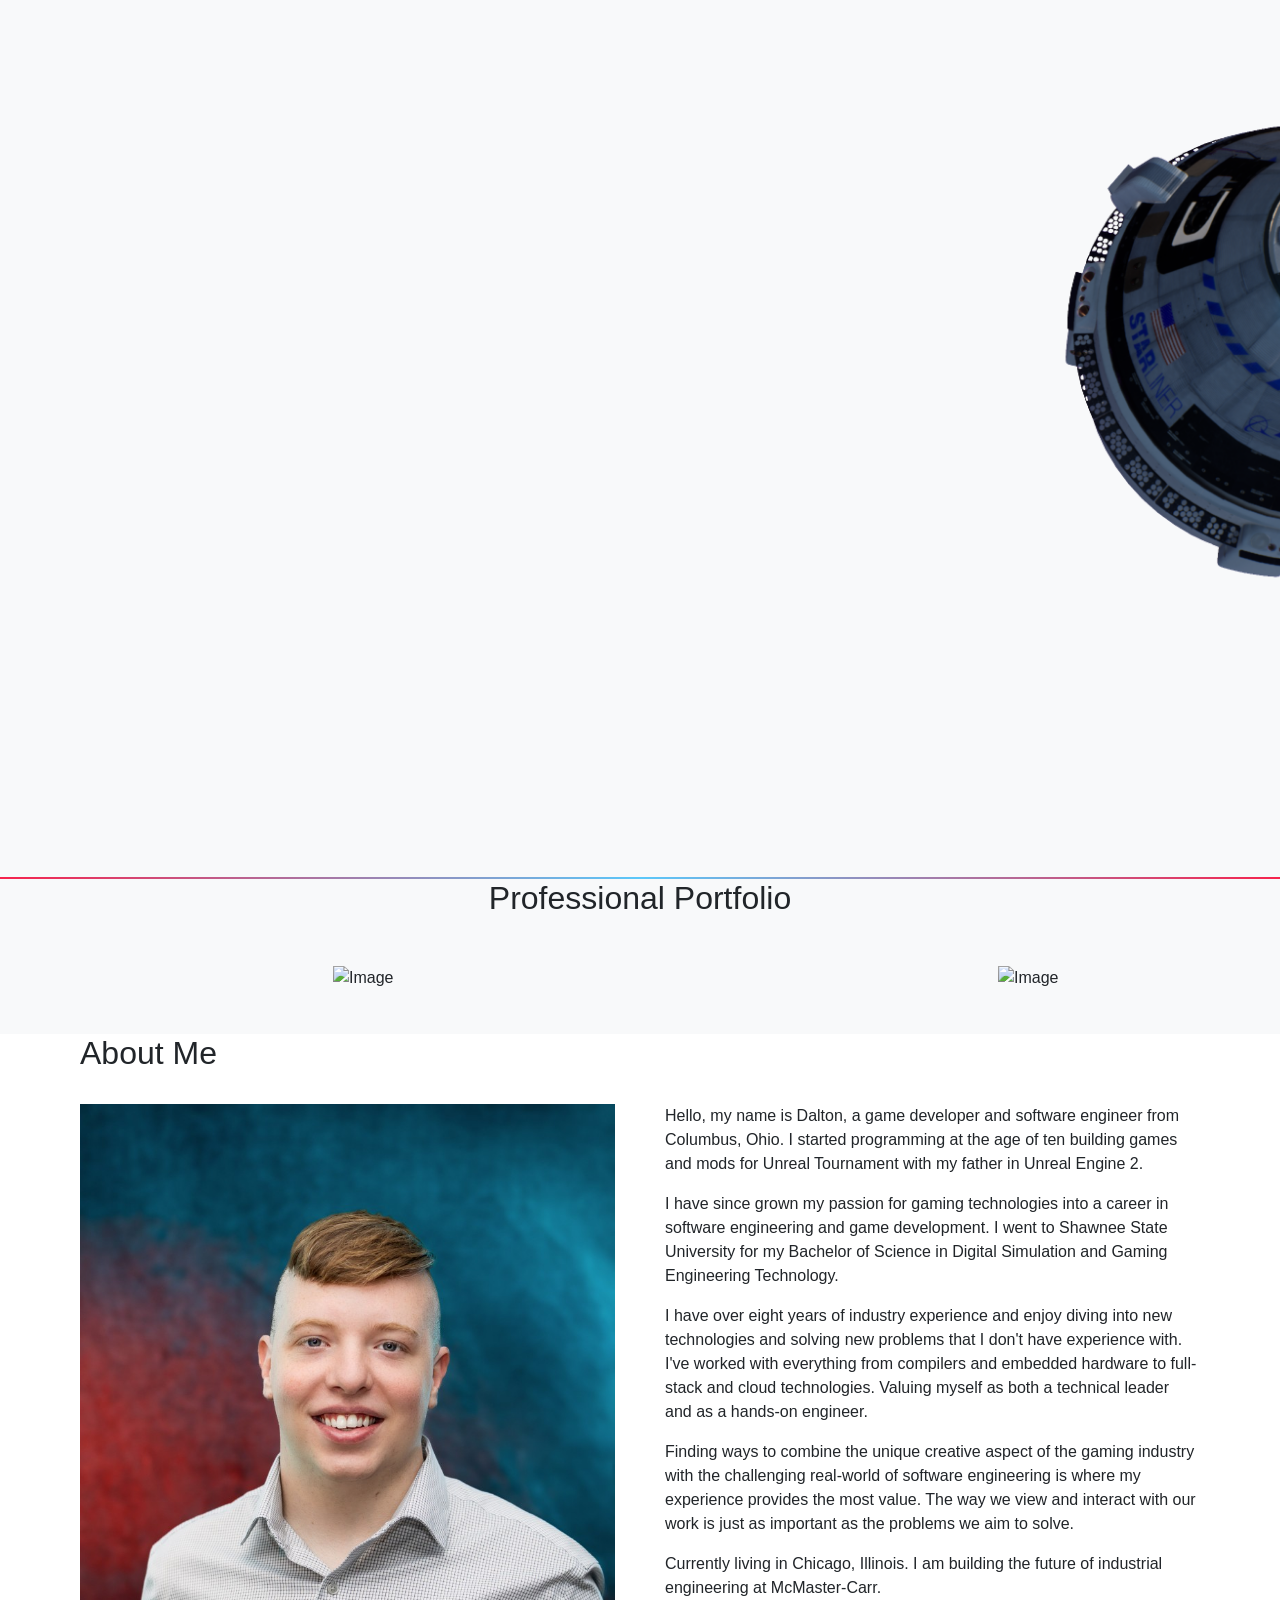
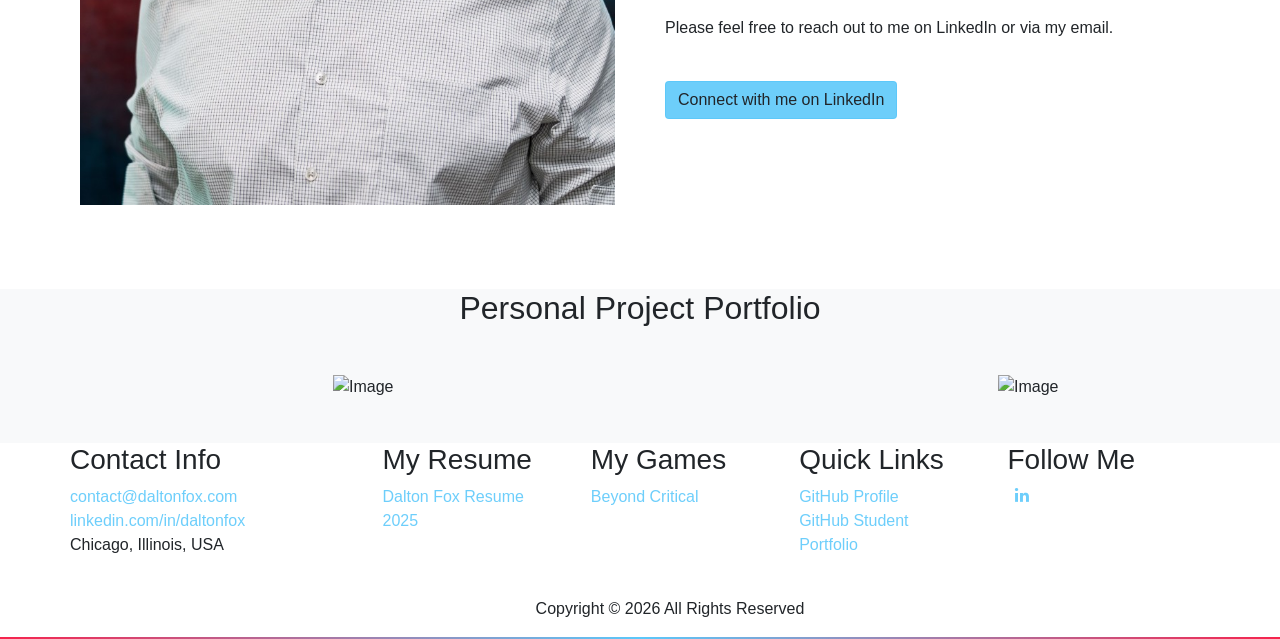
==== commit 5ddbd561: "Updates for styling" ====
--- a/index.html
+++ b/index.html
@@ -109,7 +109,7 @@
           <img class="img-fluid mb-4 mx" src="images/Profile.jpg" alt="Image">
         </div>
         <div class="col-lg-6 order-2 order-lg-1 padding-bottom-40">
-          <p>Hello, my name is Dalton, a game developer and software engineer from <br> St. Louis Missouri. I started
+          <p>Hello, my name is Dalton, a game developer and software engineer from <br> Columbus, Ohio. I started
             programming at the age of ten building games and mods for Unreal Tournament with my father in Unreal Engine
             2.</p>
           <p>I have since grown my passion for gaming technologies into a career in software engineering and game
@@ -122,7 +122,7 @@
           <p>Finding ways to combine the unique creative aspect of the gaming industry with the challenging real-world
             of software engineering is where my experience provides the most value. The way we view and interact with
             our work is just as important as the problems we aim to solve.</p>
-          <p><br>I'd love to connect with you!</p>
+          <p>Currently living in Chicago, Illinois. I am building the future of industrial engineering at McMaster-Carr.</p>
           <p>Please feel free to reach out to me on LinkedIn or via my email.</p>
           <p class="linkedin-button"><a href="https://linkedin.com/in/daltonfox"
               class="btn smoothscroll btn-primary">Connect with me on LinkedIn</a></p>
@@ -171,7 +171,7 @@
           <ul class="list-unstyled">
             <li><a href="mailto:contact@daltonfox.com">contact@daltonfox.com</a></li>
             <li><a href="https://linkedin.com/in/daltonfox">linkedin.com/in/daltonfox</a></li>
-            <li><span class="d-inline-block d-md-block"></span>St. Louis, Missouri, USA</li>
+            <li><span class="d-inline-block d-md-block"></span>Chicago, Illinois, USA</li>
             <li><span class=""></span><br></li>
           </ul>
         </div>
--- a/css/style.css
+++ b/css/style.css
@@ -1,4 +1,7 @@
 html {
+  overflow-x: hidden;
+}
+body {
   overflow-x: hidden;
 }
 .edge-fade-left {
@@ -69,16 +72,31 @@
   width: 20px;
   height: 550px;
 }
+@media (max-width: 767px) {
+  .edge-fade-right {
+    display: none;
+  }
+}
 .edge-fade-bleft {
   position: absolute;
-  transform: translateX(-1950%);
+  transfoax-width: 767px) {
+  .edge-fade-bleft {
+    display: none;
+  }
+}
+@media (mrm: translateX(-1950%);
   z-index: 20;
   background-image: linear-gradient(to left, rgba(255, 255, 255, 0), #fff 90%);
   height: 1065px;
 }
 @media (min-width: 1900px) {
   .edge-fade-bleft {
-    width: 20px;
+ 
+@media (max-width: 767px) {
+  .edge-fade-bright {
+    display: none;
+  }
+}   width: 20px;
   }
 }
 .edge-fade-bright {
@@ -94,7 +112,12 @@
   z-index: 20;
   width: 20px;
   background-image: linear-gradient(to left, rgba(255, 255, 255, 0), #6dcefb);
-  height: 320px;
+  height:ax-width: 767px) {
+  .edge-fade-aright {
+    display: none;
+  }
+}
+@media (m 320px;
 }
 .edge-fade-aright {
   position: absolute;
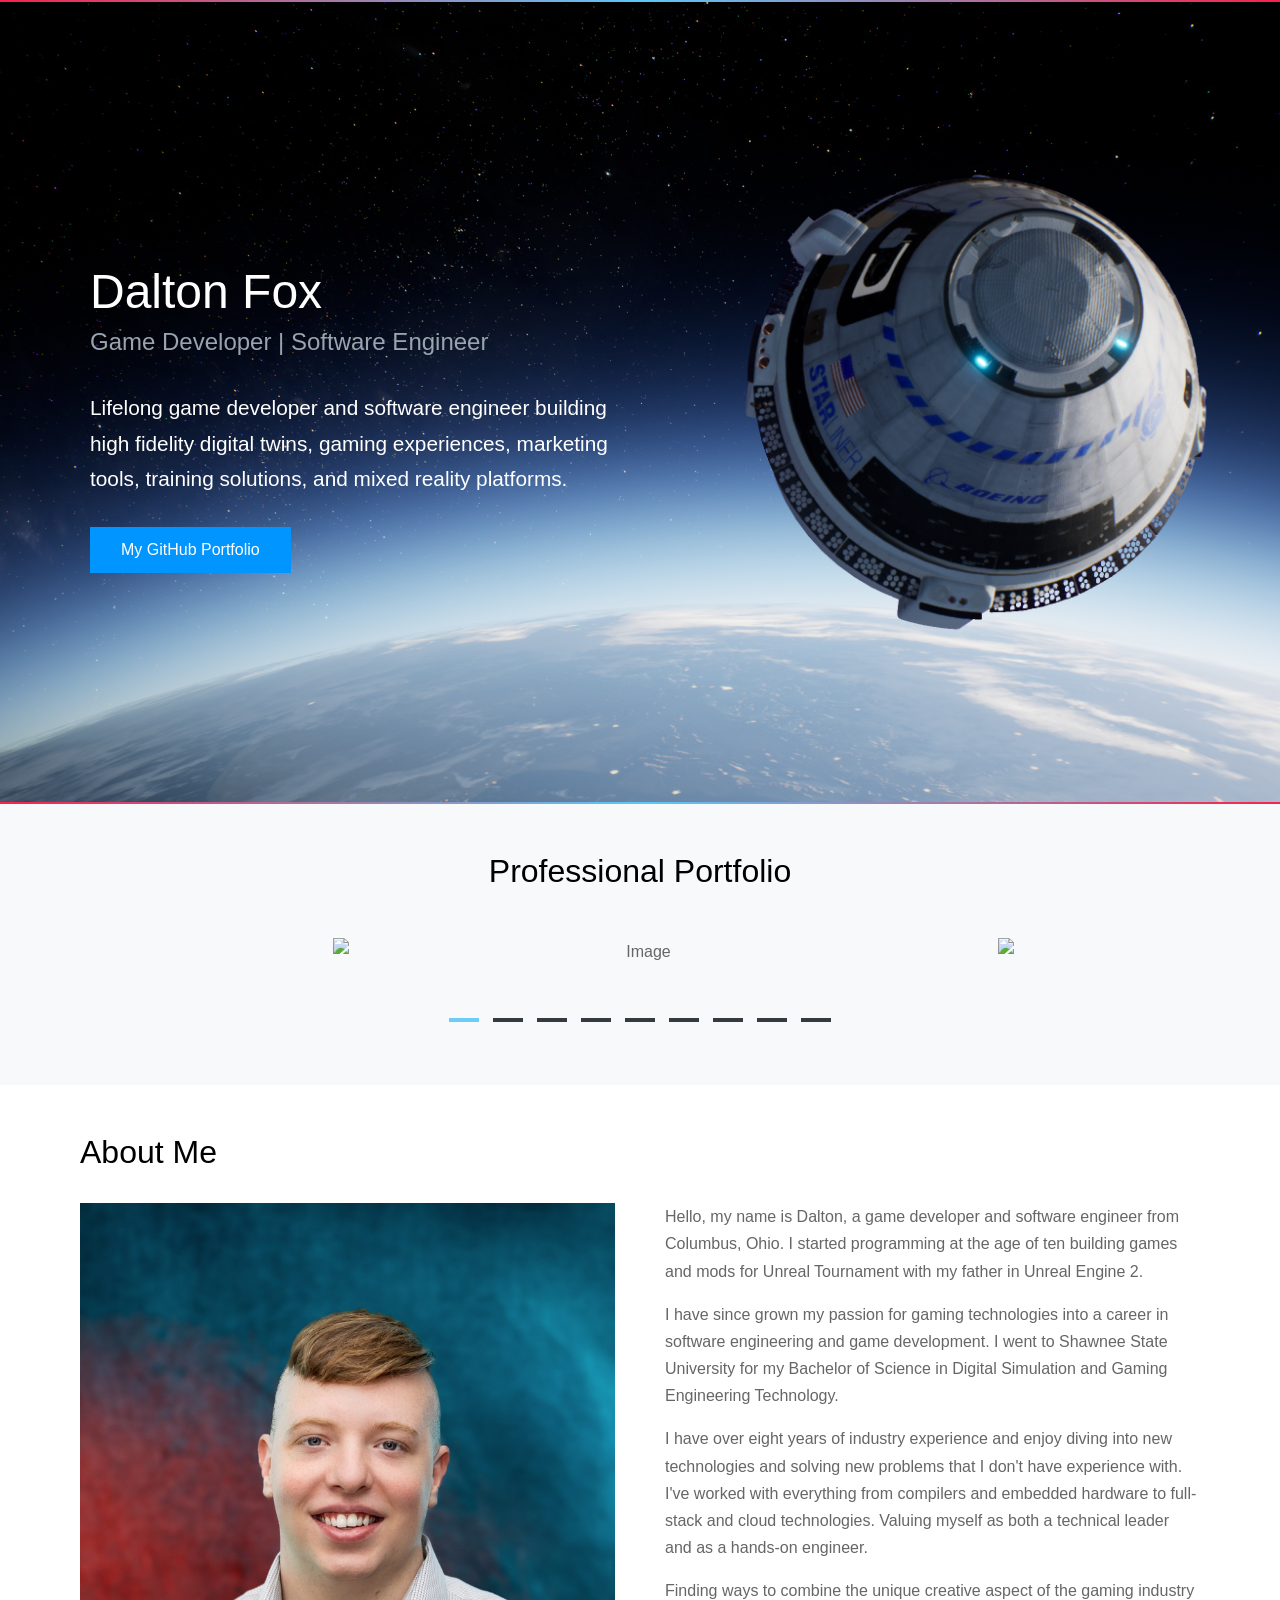
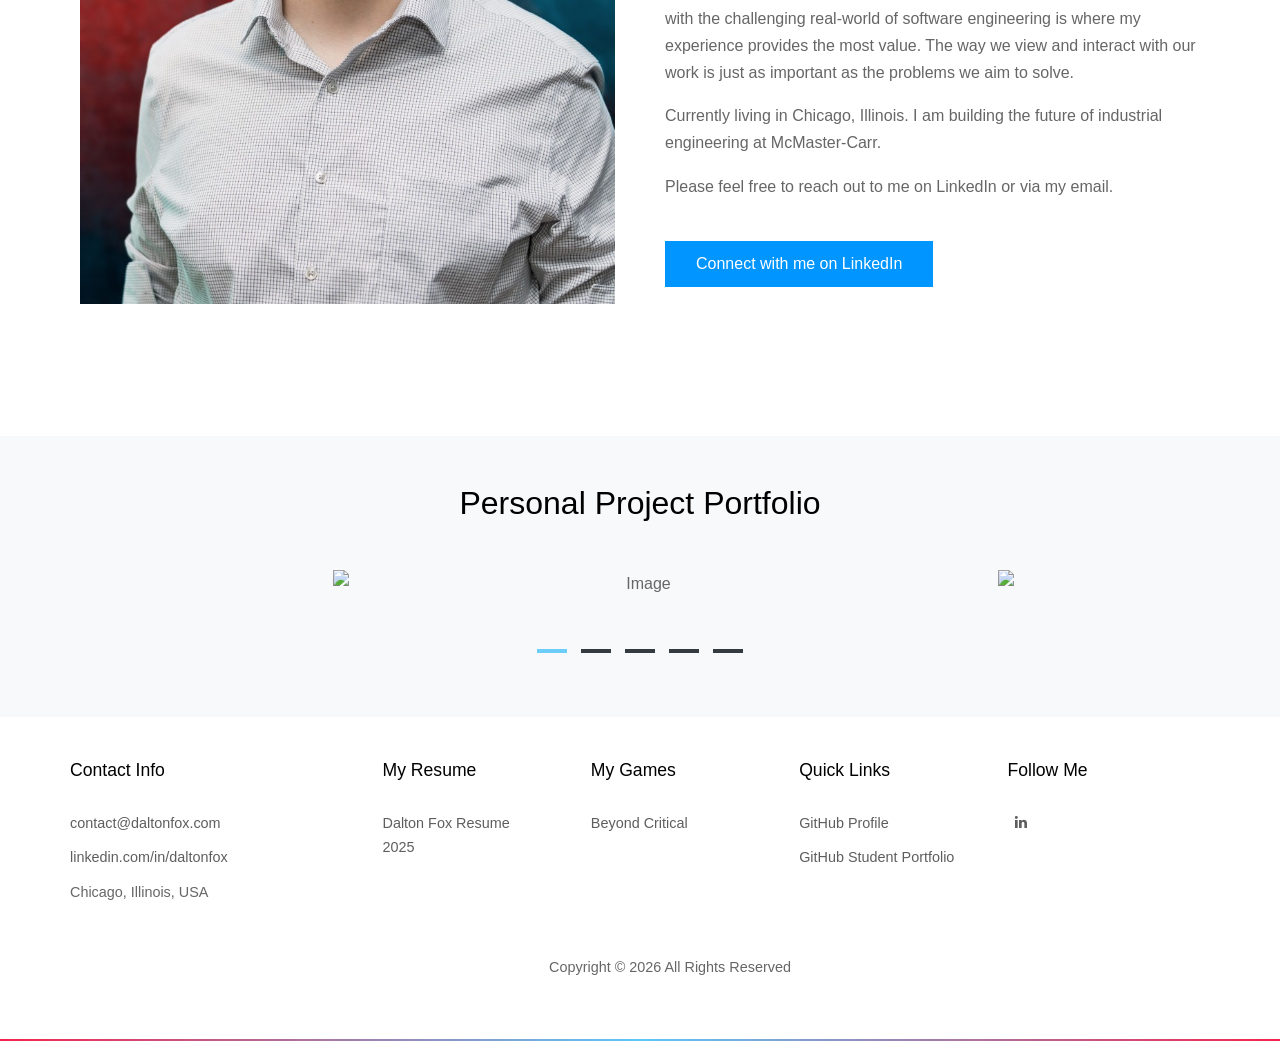
==== commit ddb0f561: "Updated paragraph" ====
--- a/index.html
+++ b/index.html
@@ -109,7 +109,7 @@
           <img class="img-fluid mb-4 mx" src="images/Profile.jpg" alt="Image">
         </div>
         <div class="col-lg-6 order-2 order-lg-1 padding-bottom-40">
-          <p>Hello, my name is Dalton, a game developer and software engineer from <br> Columbus, Ohio. I started
+          <p>Hello, my name is Dalton, a game developer and software engineer from Columbus, Ohio. I started
             programming at the age of ten building games and mods for Unreal Tournament with my father in Unreal Engine
             2.</p>
           <p>I have since grown my passion for gaming technologies into a career in software engineering and game
--- a/css/style.css
+++ b/css/style.css
@@ -1,7 +1,4 @@
 html {
-  overflow-x: hidden;
-}
-body {
   overflow-x: hidden;
 }
 .edge-fade-left {
@@ -72,31 +69,16 @@
   width: 20px;
   height: 550px;
 }
-@media (max-width: 767px) {
-  .edge-fade-right {
-    display: none;
-  }
-}
 .edge-fade-bleft {
   position: absolute;
-  transfoax-width: 767px) {
-  .edge-fade-bleft {
-    display: none;
-  }
-}
-@media (mrm: translateX(-1950%);
+  transform: translateX(-1950%);
   z-index: 20;
   background-image: linear-gradient(to left, rgba(255, 255, 255, 0), #fff 90%);
   height: 1065px;
 }
 @media (min-width: 1900px) {
   .edge-fade-bleft {
- 
-@media (max-width: 767px) {
-  .edge-fade-bright {
-    display: none;
-  }
-}   width: 20px;
+    width: 20px;
   }
 }
 .edge-fade-bright {
@@ -112,12 +94,7 @@
   z-index: 20;
   width: 20px;
   background-image: linear-gradient(to left, rgba(255, 255, 255, 0), #6dcefb);
-  height:ax-width: 767px) {
-  .edge-fade-aright {
-    display: none;
-  }
-}
-@media (m 320px;
+  height: 320px;
 }
 .edge-fade-aright {
   position: absolute;
@@ -929,7 +906,12 @@
   -webkit-transform: translate(-50%, -50%);
   -ms-transform: translate(-50%, -50%);
   transform: translate(-50%, -50%);
-  z-index: 1;
+ 
+@media (max-width: 767px) {
+  .site-blocks-cover .img-face {
+    padding-left: 0 !important;
+  }
+} z-index: 1;
 }
 @media (max-width: 991.98px) {
   .site-blocks-cover .img-face {
